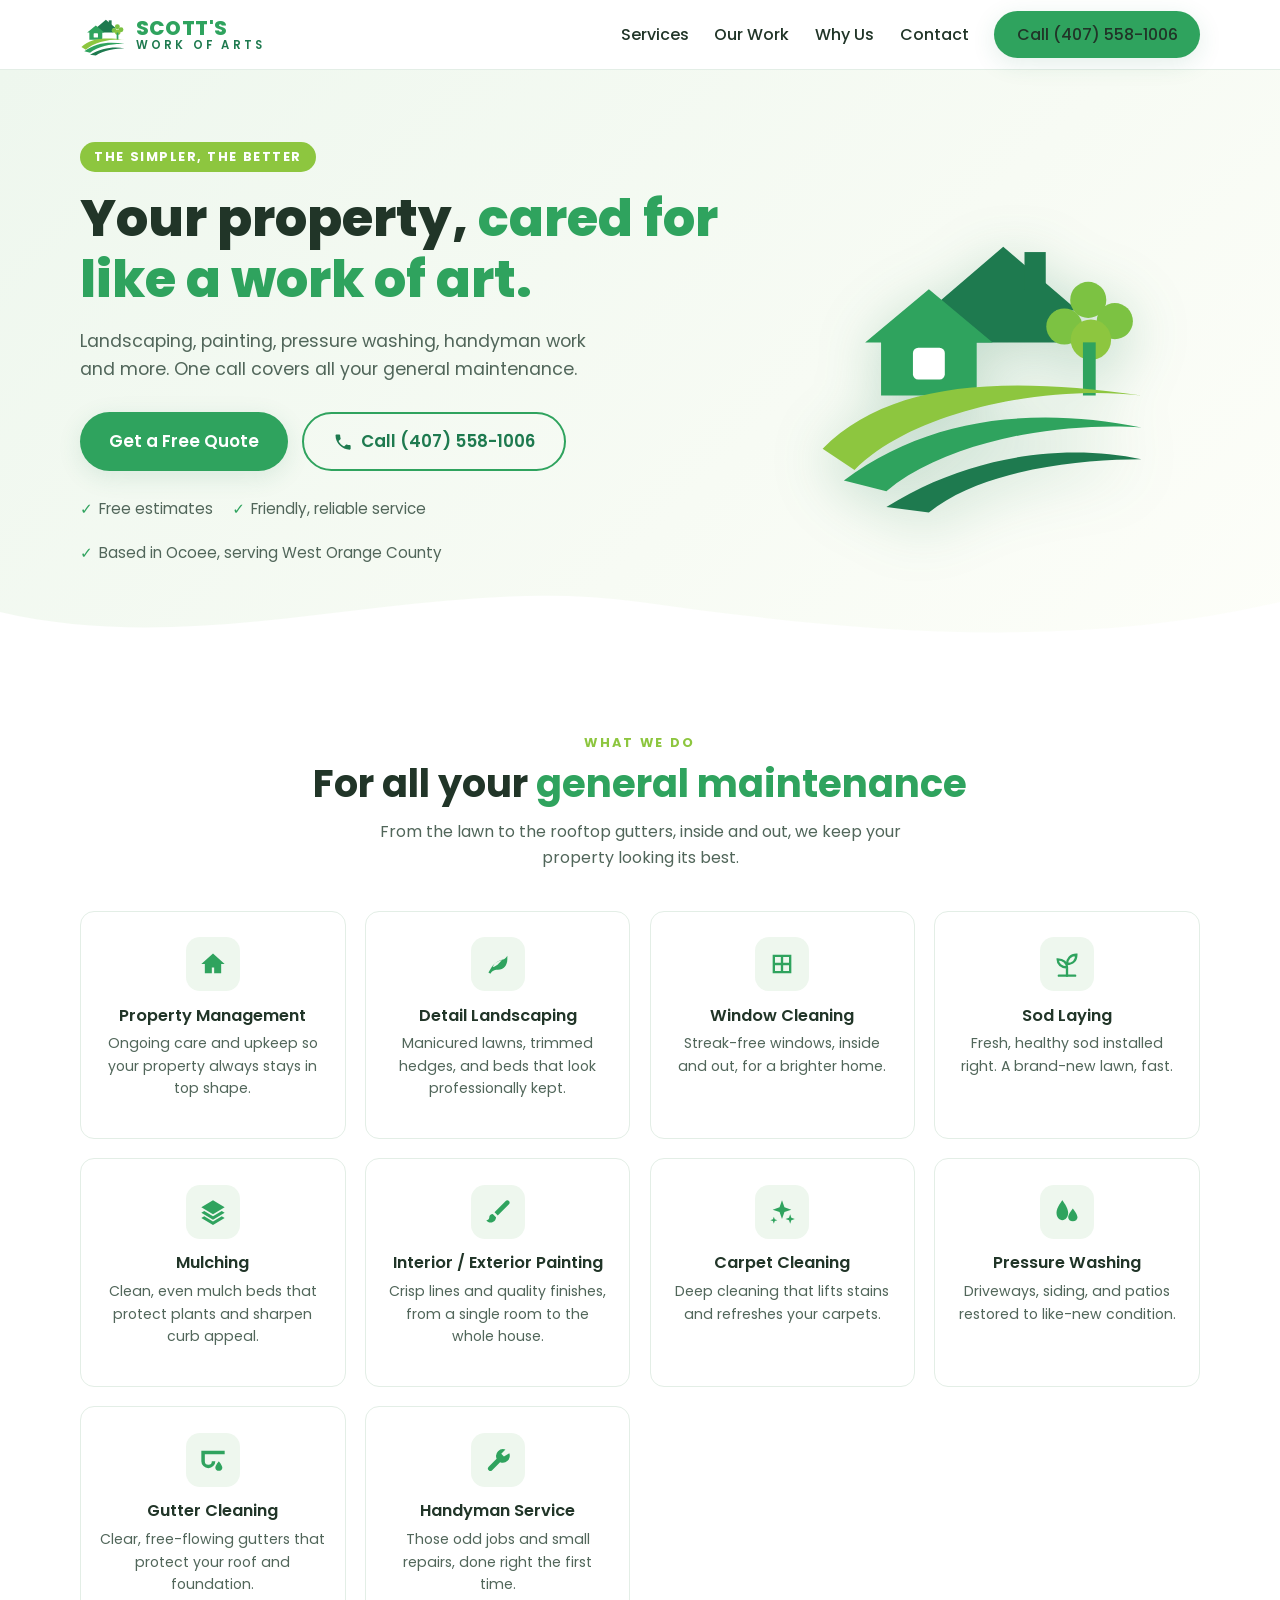
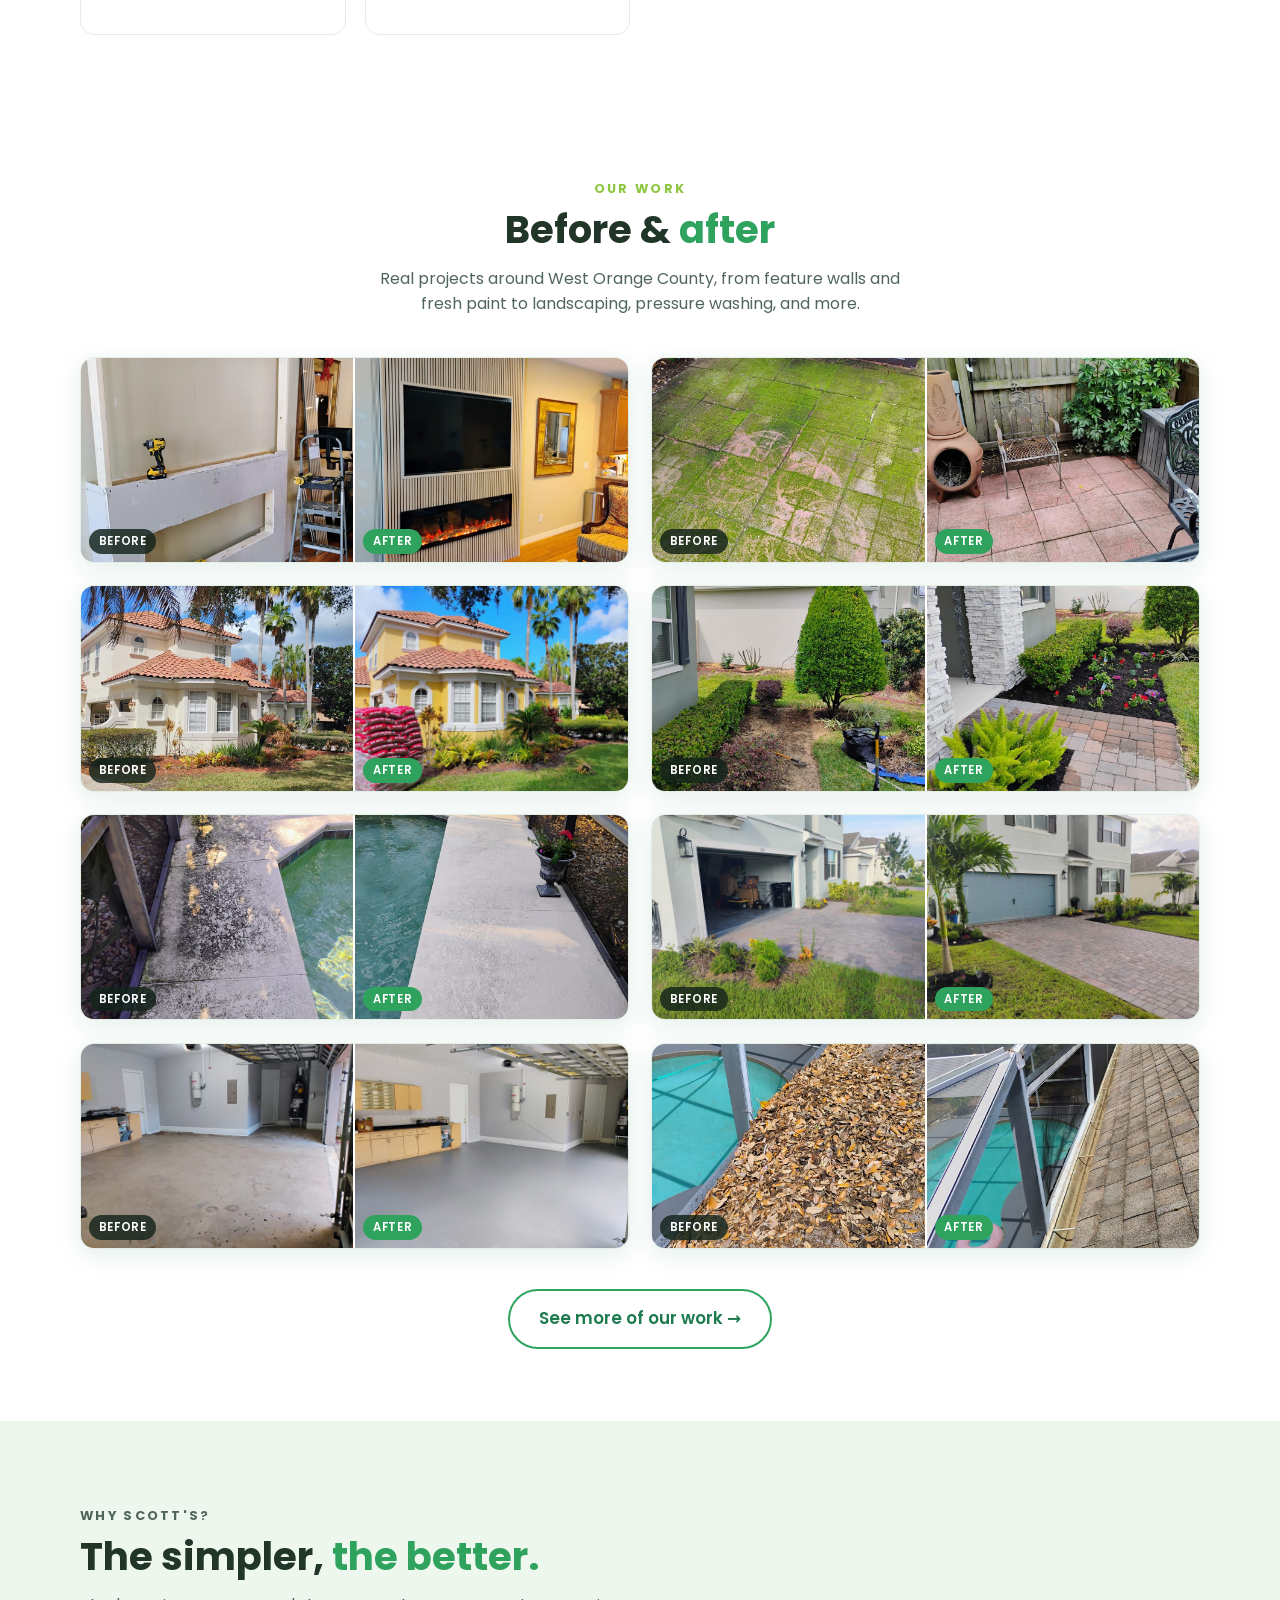
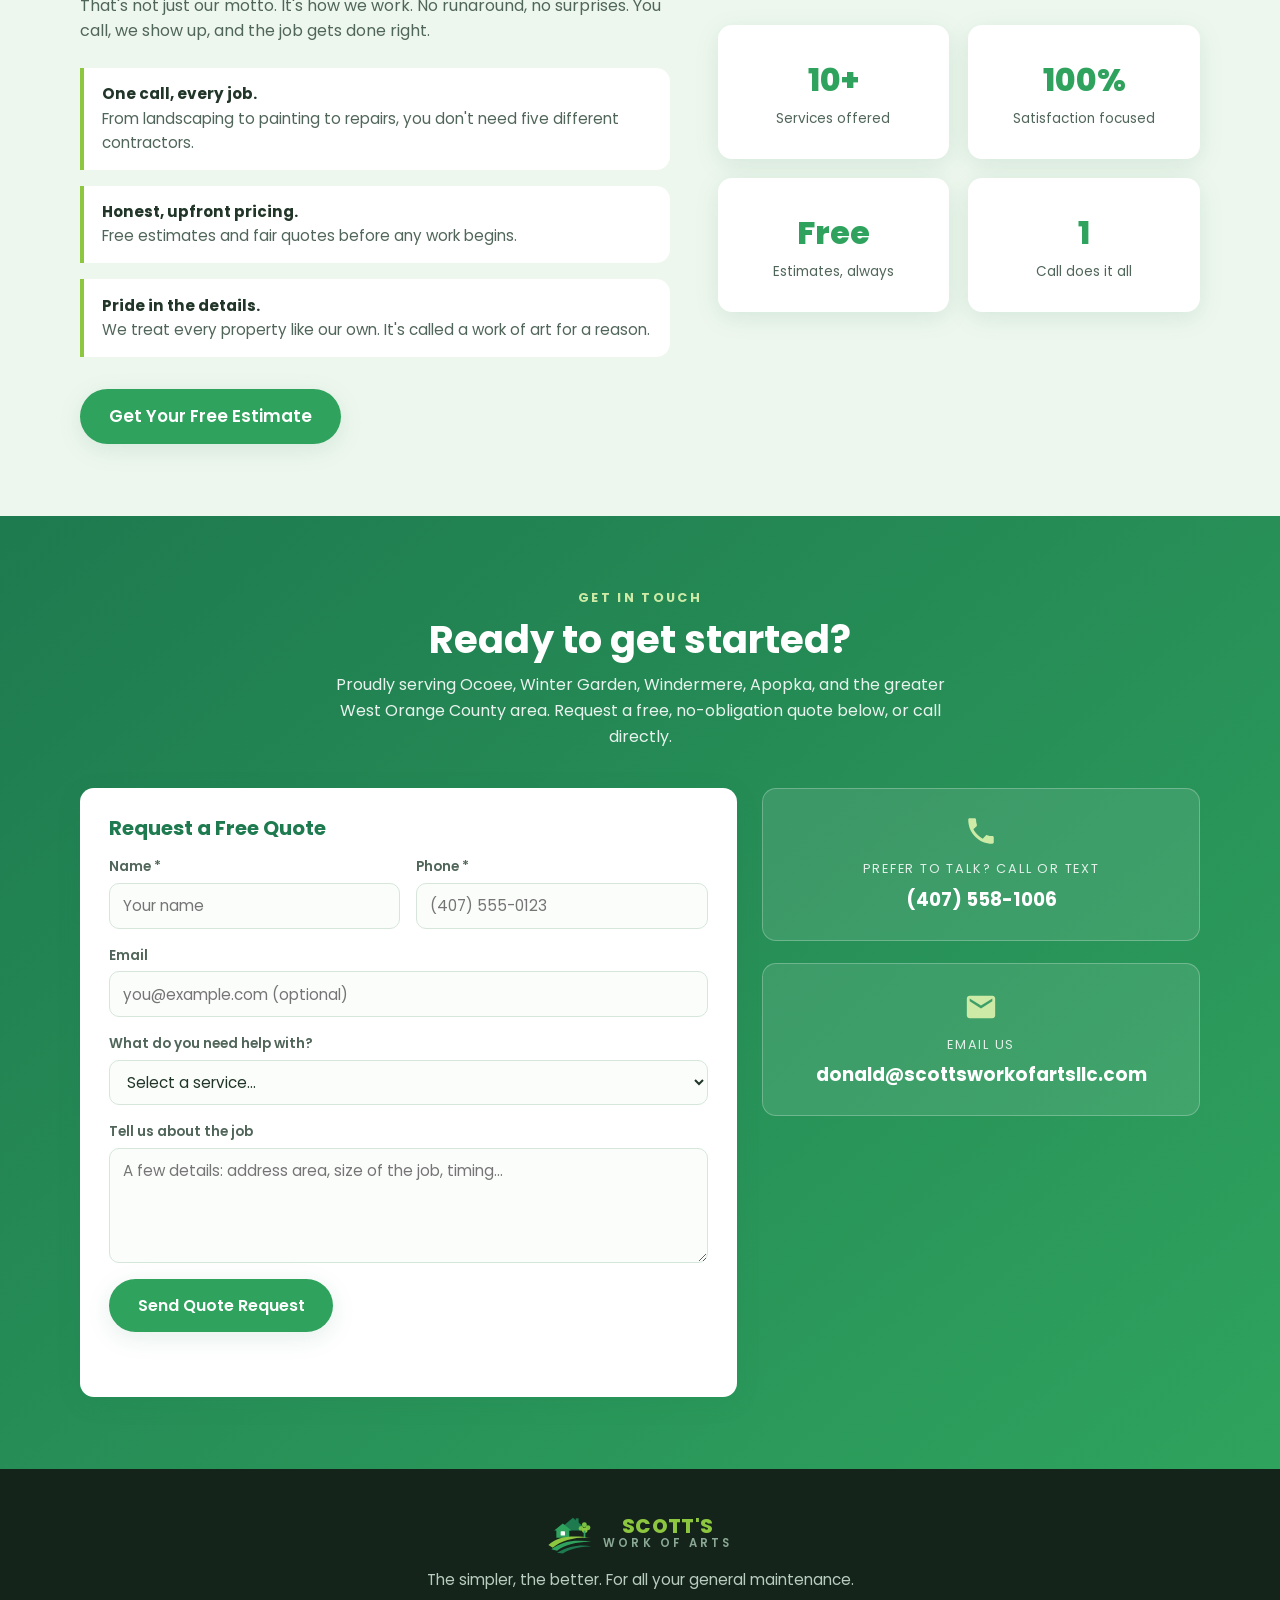
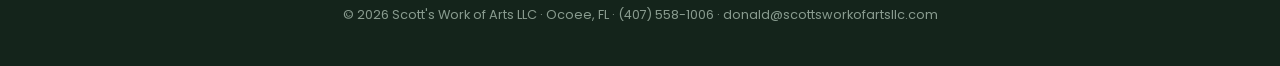
==== index.html @ 0115fc36 "Clean up URLs and remove lightbox photo captions Point the gallery's nav and CTA links at the site r" ====
<!DOCTYPE html>
<html lang="en">
<head>
  <meta charset="UTF-8">
  <meta name="viewport" content="width=device-width, initial-scale=1.0">
  <title>Scott's Work of Arts | Property Maintenance &amp; Landscaping in Ocoee, FL</title>
  <meta name="description" content="Scott's Work of Arts - landscaping, painting, pressure washing, handyman service and more in Ocoee, FL and West Orange County. Call (407) 558-1006 for a free quote.">
  <link rel="preconnect" href="https://fonts.googleapis.com">
  <link rel="preconnect" href="https://fonts.gstatic.com" crossorigin>
  <link href="https://fonts.googleapis.com/css2?family=Poppins:wght@400;500;600;700;800&display=swap" rel="stylesheet">
  <link rel="stylesheet" href="css/style.css">
  <link rel="icon" type="image/svg+xml" href="img/favicon.svg">
  <script type="application/ld+json">
  {
    "@context": "https://schema.org",
    "@type": "HomeAndConstructionBusiness",
    "name": "Scott's Work of Arts",
    "legalName": "Scott's Work of Arts LLC",
    "slogan": "The Simpler, the Better",
    "telephone": "+1-407-558-1006",
    "email": "donald@scottsworkofartsllc.com",
    "address": {
      "@type": "PostalAddress",
      "addressLocality": "Ocoee",
      "addressRegion": "FL",
      "addressCountry": "US"
    },
    "areaServed": ["Ocoee FL", "Winter Garden FL", "Windermere FL", "Apopka FL", "West Orange County FL"],
    "description": "General maintenance services: property management, detail landscaping, window cleaning, sod laying, mulching, interior/exterior painting, carpet cleaning, pressure washing, gutter cleaning, and handyman service."
  }
  </script>
</head>
<body>

  <!-- Logo mark + service icons (inline SVG sprite) -->
  <svg width="0" height="0" style="position:absolute" aria-hidden="true">
    <symbol id="logo-mark" viewBox="0 0 64 64">
      <path d="M22 24 L36 12 L50 24 L46 24 L46 30 L26 30 L26 24 Z" fill="#1e7a4f"/>
      <rect x="40" y="13" width="4" height="7" fill="#1e7a4f"/>
      <path d="M10 30 L22 20 L34 30 L31 30 L31 40 L13 40 L13 30 Z" fill="#2fa35e"/>
      <rect x="19" y="31" width="6" height="6" rx="1" fill="#ffffff"/>
      <circle cx="52" cy="22" r="3.4" fill="#7cc242"/>
      <circle cx="57" cy="26" r="3.4" fill="#7cc242"/>
      <circle cx="47.5" cy="27" r="3.4" fill="#7cc242"/>
      <circle cx="52.5" cy="29.5" r="3.8" fill="#8dc63f"/>
      <rect x="51" y="30" width="2.4" height="10" fill="#2fa35e"/>
      <path d="M2 50 C14 38 34 36 62 40 C46 38 20 42 8 54 Z" fill="#8dc63f"/>
      <path d="M6 56 C22 44 42 42 62 46 C48 45 26 48 14 58 Z" fill="#2fa35e"/>
      <path d="M14 61 C30 51 48 49 62 52 C50 52 32 54 22 62 Z" fill="#1e7a4f"/>
    </symbol>
    <symbol id="ic-home" viewBox="0 0 24 24"><path d="M12 3 2 12h3v8h6v-5h2v5h6v-8h3L12 3z"/></symbol>
    <symbol id="ic-leaf" viewBox="0 0 24 24"><path d="M17 8C8 10 5.9 16.2 3.8 19.3l1.7 1C6.5 18.8 8 17 12 17c5 0 8-4 8-9V5c-1 1.5-2 2.5-3 3zM7.5 14.5C9 11 12 9.5 15.5 8.5 13 11 11 14 7.5 14.5z"/></symbol>
    <symbol id="ic-window" viewBox="0 0 24 24"><path d="M4 4h16v16H4V4zm2 2v5h5V6H6zm7 0v5h5V6h-5zm-7 7v5h5v-5H6zm7 0v5h5v-5h-5z"/></symbol>
    <symbol id="ic-sprout" viewBox="0 0 24 24"><path d="M12 22v-7m0 0c0-4-3-7-8-7 0 4 3 7 8 7zm0-3c0-4 3-8 8-8 0 5-3 8-8 8z" fill="none" stroke="currentColor" stroke-width="2" stroke-linecap="round"/><path d="M5 22h14" stroke="currentColor" stroke-width="2" stroke-linecap="round"/></symbol>
    <symbol id="ic-layers" viewBox="0 0 24 24"><path d="M12 2 2 8l10 6 10-6-10-6zm-7.5 9.1L2 12.6l10 6 10-6-2.5-1.5L12 15.6l-7.5-4.5zm0 4.5L2 17.1l10 6 10-6-2.5-1.5-7.5 4.5-7.5-4.5z"/></symbol>
    <symbol id="ic-brush" viewBox="0 0 24 24"><path d="M18.6 2.6 9 12.2l2.8 2.8 9.6-9.6c.8-.8.8-2 0-2.8-.8-.8-2-.8-2.8 0zM7.5 13.7c-1.7 0-3 1.3-3 3 0 1.3-1.1 2.3-2.5 2.3.8 1.2 2.2 2 3.8 2 2.5 0 4.5-2 4.5-4.5l-2.8-2.8z"/></symbol>
    <symbol id="ic-sparkle" viewBox="0 0 24 24"><path d="M12 2l2.1 5.9L20 10l-5.9 2.1L12 18l-2.1-5.9L4 10l5.9-2.1L12 2zm7 12 1 3 3 1-3 1-1 3-1-3-3-1 3-1 1-3zM5 16l.8 2.2L8 19l-2.2.8L5 22l-.8-2.2L2 19l2.2-.8L5 16z"/></symbol>
    <symbol id="ic-droplets" viewBox="0 0 24 24"><path d="M8 2S3 8.5 3 12.5 5.2 19 8 19s5-2.5 5-6.5S8 2 8 2zm9 7s-4 4.7-4 7.5c0 2 1.8 3.5 4 3.5s4-1.5 4-3.5C21 13.7 17 9 17 9z"/></symbol>
    <symbol id="ic-gutter" viewBox="0 0 24 24"><path d="M2 4h20v3H5v6a3 3 0 0 0 6 0h3a6 6 0 0 1-12 0V4zm15 9s-3 3.5-3 5.6c0 1.5 1.3 2.7 3 2.7s3-1.2 3-2.7c0-2.1-3-5.6-3-5.6z"/></symbol>
    <symbol id="ic-wrench" viewBox="0 0 24 24"><path d="M21.7 6.3a6 6 0 0 1-7.9 7.6L7 20.7a2.1 2.1 0 0 1-3-3l6.8-6.8a6 6 0 0 1 7.6-7.9l-3.6 3.6 2.3 2.3 4.6-2.6z"/></symbol>
    <symbol id="ic-phone" viewBox="0 0 24 24"><path d="M6.6 10.8c1.4 2.8 3.8 5.1 6.6 6.6l2.2-2.2c.3-.3.7-.4 1-.2 1.1.4 2.3.6 3.6.6.6 0 1 .4 1 1V20c0 .6-.4 1-1 1C10.6 21 3 13.4 3 4c0-.6.4-1 1-1h3.5c.6 0 1 .4 1 1 0 1.2.2 2.4.6 3.6.1.3 0 .7-.2 1l-2.3 2.2z"/></symbol>
    <symbol id="ic-mail" viewBox="0 0 24 24"><path d="M20 4H4c-1.1 0-2 .9-2 2v12c0 1.1.9 2 2 2h16c1.1 0 2-.9 2-2V6c0-1.1-.9-2-2-2zm0 4-8 5-8-5V6l8 5 8-5v2z"/></symbol>
  </svg>

  <!-- ===== Header ===== -->
  <header class="site-header">
    <div class="container header-inner">
      <a href="#top" class="brand">
        <svg class="brand-mark" viewBox="0 0 64 64" aria-hidden="true"><use href="#logo-mark"></use></svg>
        <span class="brand-text">
          <span class="brand-name">SCOTT'S</span>
          <span class="brand-sub">WORK OF ARTS</span>
        </span>
      </a>
      <nav class="site-nav" id="site-nav">
        <a href="#services">Services</a>
        <a href="#work">Our Work</a>
        <a href="#why-us">Why Us</a>
        <a href="#contact">Contact</a>
        <a href="tel:+14075581006" class="btn btn-primary nav-cta">Call (407) 558-1006</a>
      </nav>
      <button class="nav-toggle" id="nav-toggle" aria-label="Toggle menu" aria-expanded="false">
        <span></span><span></span><span></span>
      </button>
    </div>
  </header>

  <!-- ===== Hero ===== -->
  <section class="hero">
    <div class="container hero-inner">
      <div class="hero-copy">
        <p class="hero-kicker">The Simpler, the Better</p>
        <h1>Your property, <span class="accent">cared for like a work of art.</span></h1>
        <p class="hero-lead">Landscaping, painting, pressure washing, handyman work and more. One call covers all your general maintenance.</p>
        <div class="hero-actions">
          <a href="#quote" class="btn btn-primary btn-lg">Get a Free Quote</a>
          <a href="tel:+14075581006" class="btn btn-outline btn-lg">
            <svg viewBox="0 0 24 24" class="icon" aria-hidden="true"><use href="#ic-phone"></use></svg>
            Call (407) 558-1006
          </a>
        </div>
        <ul class="hero-points">
          <li>Free estimates</li>
          <li>Friendly, reliable service</li>
          <li>Based in Ocoee, serving West Orange County</li>
        </ul>
      </div>
      <div class="hero-art" aria-hidden="true">
        <svg viewBox="0 0 64 64" class="hero-logo"><use href="#logo-mark"></use></svg>
      </div>
    </div>
    <div class="hero-wave" aria-hidden="true">
      <svg viewBox="0 0 1440 90" preserveAspectRatio="none"><path d="M0,40 C240,90 480,0 720,30 C960,60 1200,80 1440,30 L1440,90 L0,90 Z" fill="#ffffff"/></svg>
    </div>
  </section>

  <!-- ===== Services ===== -->
  <section class="services" id="services">
    <div class="container">
      <p class="section-kicker">What we do</p>
      <h2>For all your <span class="accent">general maintenance</span></h2>
      <p class="section-lead">From the lawn to the rooftop gutters, inside and out, we keep your property looking its best.</p>
      <div class="service-grid">
        <a class="service-card" href="#quote" data-service="Property Management">
          <div class="service-icon"><svg viewBox="0 0 24 24"><use href="#ic-home"></use></svg></div>
          <h3>Property Management</h3>
          <p>Ongoing care and upkeep so your property always stays in top shape.</p>
        </a>
        <a class="service-card" href="#quote" data-service="Detail Landscaping">
          <div class="service-icon"><svg viewBox="0 0 24 24"><use href="#ic-leaf"></use></svg></div>
          <h3>Detail Landscaping</h3>
          <p>Manicured lawns, trimmed hedges, and beds that look professionally kept.</p>
        </a>
        <a class="service-card" href="#quote" data-service="Window Cleaning">
          <div class="service-icon"><svg viewBox="0 0 24 24"><use href="#ic-window"></use></svg></div>
          <h3>Window Cleaning</h3>
          <p>Streak-free windows, inside and out, for a brighter home.</p>
        </a>
        <a class="service-card" href="#quote" data-service="Sod Laying">
          <div class="service-icon"><svg viewBox="0 0 24 24"><use href="#ic-sprout"></use></svg></div>
          <h3>Sod Laying</h3>
          <p>Fresh, healthy sod installed right. A brand-new lawn, fast.</p>
        </a>
        <a class="service-card" href="#quote" data-service="Mulching">
          <div class="service-icon"><svg viewBox="0 0 24 24"><use href="#ic-layers"></use></svg></div>
          <h3>Mulching</h3>
          <p>Clean, even mulch beds that protect plants and sharpen curb appeal.</p>
        </a>
        <a class="service-card" href="#quote" data-service="Interior/Exterior Painting">
          <div class="service-icon"><svg viewBox="0 0 24 24"><use href="#ic-brush"></use></svg></div>
          <h3>Interior / Exterior Painting</h3>
          <p>Crisp lines and quality finishes, from a single room to the whole house.</p>
        </a>
        <a class="service-card" href="#quote" data-service="Carpet Cleaning">
          <div class="service-icon"><svg viewBox="0 0 24 24"><use href="#ic-sparkle"></use></svg></div>
          <h3>Carpet Cleaning</h3>
          <p>Deep cleaning that lifts stains and refreshes your carpets.</p>
        </a>
        <a class="service-card" href="#quote" data-service="Pressure Washing">
          <div class="service-icon"><svg viewBox="0 0 24 24"><use href="#ic-droplets"></use></svg></div>
          <h3>Pressure Washing</h3>
          <p>Driveways, siding, and patios restored to like-new condition.</p>
        </a>
        <a class="service-card" href="#quote" data-service="Gutter Cleaning">
          <div class="service-icon"><svg viewBox="0 0 24 24"><use href="#ic-gutter"></use></svg></div>
          <h3>Gutter Cleaning</h3>
          <p>Clear, free-flowing gutters that protect your roof and foundation.</p>
        </a>
        <a class="service-card" href="#quote" data-service="Handyman Service">
          <div class="service-icon"><svg viewBox="0 0 24 24"><use href="#ic-wrench"></use></svg></div>
          <h3>Handyman Service</h3>
          <p>Those odd jobs and small repairs, done right the first time.</p>
        </a>
      </div>
    </div>
  </section>

  <!-- ===== Our Work ===== -->
  <section class="work" id="work">
    <div class="container">
      <p class="section-kicker">Our work</p>
      <h2>Before &amp; <span class="accent">after</span></h2>
      <p class="section-lead">Real projects around West Orange County, from feature walls and fresh paint to landscaping, pressure washing, and more.</p>

      <div class="ba-grid">
        <figure class="ba-card">
          <div class="ba-pair">
            <span class="ba-img" role="button" tabindex="0" data-full="img/gallery/ba-accent-before.jpg" data-cap="Living room wall framed out before the slat feature wall"><img loading="lazy" src="img/gallery/ba-accent-before.jpg" alt="Living room wall framed out in drywall before the slat feature wall was built"><span class="ba-tag">Before</span></span>
            <span class="ba-img" role="button" tabindex="0" data-full="img/gallery/ba-accent-after.jpg" data-cap="Finished wood slat feature wall with a mounted TV and electric fireplace"><img loading="lazy" src="img/gallery/ba-accent-after.jpg" alt="Finished wood slat feature wall with a mounted TV and built-in electric fireplace"><span class="ba-tag ba-after">After</span></span>
          </div>
        </figure>
        <figure class="ba-card">
          <div class="ba-pair">
            <span class="ba-img" role="button" tabindex="0" data-full="img/gallery/ba-deck-before.jpg" data-cap="Paver patio covered in green moss before cleaning"><img loading="lazy" src="img/gallery/ba-deck-before.jpg" alt="Backyard paver patio stained green with moss before cleaning"><span class="ba-tag">Before</span></span>
            <span class="ba-img" role="button" tabindex="0" data-full="img/gallery/ba-deck-after.jpg" data-cap="The same patio pressure-washed clean and ready to use"><img loading="lazy" src="img/gallery/ba-deck-after.jpg" alt="The same paver patio pressure-washed clean, with patio furniture"><span class="ba-tag ba-after">After</span></span>
          </div>
        </figure>
        <figure class="ba-card">
          <div class="ba-pair">
            <span class="ba-img" role="button" tabindex="0" data-full="img/gallery/ba-house-before.jpg" data-cap="Cream stucco house before repainting"><img loading="lazy" src="img/gallery/ba-house-before.jpg" alt="Cream-colored stucco house before repainting"><span class="ba-tag">Before</span></span>
            <span class="ba-img" role="button" tabindex="0" data-full="img/gallery/ba-house-after.jpg" data-cap="The same house repainted bright yellow with fresh landscaping"><img loading="lazy" src="img/gallery/ba-house-after.jpg" alt="The same house repainted bright yellow with fresh landscaping"><span class="ba-tag ba-after">After</span></span>
          </div>
        </figure>
        <figure class="ba-card">
          <div class="ba-pair">
            <span class="ba-img" role="button" tabindex="0" data-full="img/gallery/ba-garden-before.jpg" data-cap="Sparse garden bed before landscaping"><img loading="lazy" src="img/gallery/ba-garden-before.jpg" alt="Sparse garden bed along a paver path before landscaping"><span class="ba-tag">Before</span></span>
            <span class="ba-img" role="button" tabindex="0" data-full="img/gallery/ba-garden-after.jpg" data-cap="The same bed filled with fresh plants and mulch"><img loading="lazy" src="img/gallery/ba-garden-after.jpg" alt="The same bed filled with fresh plants and mulch"><span class="ba-tag ba-after">After</span></span>
          </div>
        </figure>
        <figure class="ba-card">
          <div class="ba-pair">
            <span class="ba-img" role="button" tabindex="0" data-full="img/gallery/ba-pool-before.jpg" data-cap="Pool deck stained dark with mildew"><img loading="lazy" src="img/gallery/ba-pool-before.jpg" alt="Pool deck stained dark with mildew before pressure washing"><span class="ba-tag">Before</span></span>
            <span class="ba-img" role="button" tabindex="0" data-full="img/gallery/ba-pool-after.jpg" data-cap="The same pool deck pressure-washed clean"><img loading="lazy" src="img/gallery/ba-pool-after.jpg" alt="The same pool deck pressure-washed clean"><span class="ba-tag ba-after">After</span></span>
          </div>
        </figure>
        <figure class="ba-card">
          <div class="ba-pair">
            <span class="ba-img" role="button" tabindex="0" data-full="img/gallery/ba-garden3-before.jpg" data-cap="Overgrown, weedy beds before landscaping"><img loading="lazy" src="img/gallery/ba-garden3-before.jpg" alt="Overgrown, weedy island bed in front of an open garage"><span class="ba-tag">Before</span></span>
            <span class="ba-img" role="button" tabindex="0" data-full="img/gallery/ba-garden3-after.jpg" data-cap="Fresh beds, mulch and a new palm after landscaping"><img loading="lazy" src="img/gallery/ba-garden3-after.jpg" alt="The same island bed with fresh plants, mulch and a new palm"><span class="ba-tag ba-after">After</span></span>
          </div>
        </figure>
        <figure class="ba-card">
          <div class="ba-pair">
            <span class="ba-img" role="button" tabindex="0" data-full="img/gallery/ba-garage-before.jpg" data-cap="Garage with a bare, stained concrete floor"><img loading="lazy" src="img/gallery/ba-garage-before.jpg" alt="Garage with a bare, stained concrete floor before coating"><span class="ba-tag">Before</span></span>
            <span class="ba-img" role="button" tabindex="0" data-full="img/gallery/ba-garage-after.jpg" data-cap="The same garage with a smooth gray epoxy floor"><img loading="lazy" src="img/gallery/ba-garage-after.jpg" alt="The same garage with a smooth gray epoxy floor"><span class="ba-tag ba-after">After</span></span>
          </div>
        </figure>
        <figure class="ba-card">
          <div class="ba-pair">
            <span class="ba-img" role="button" tabindex="0" data-full="img/gallery/ba-roof-before.jpg" data-cap="Roof gutter packed with leaves before cleaning"><img loading="lazy" src="img/gallery/ba-roof-before.jpg" alt="Roof gutter packed with leaves above a pool enclosure"><span class="ba-tag">Before</span></span>
            <span class="ba-img" role="button" tabindex="0" data-full="img/gallery/ba-roof-after.jpg" data-cap="The same gutter cleared out along the roofline"><img loading="lazy" src="img/gallery/ba-roof-after.jpg" alt="The same gutter cleared out along the roofline"><span class="ba-tag ba-after">After</span></span>
          </div>
        </figure>
      </div>

      <div class="work-more">
        <a href="/our-work" class="btn btn-outline btn-lg">See more of our work &rarr;</a>
      </div>
    </div>
  </section>

  <!-- Lightbox -->
  <div class="lightbox" id="lightbox" aria-hidden="true">
    <button class="lb-close" id="lb-close" type="button" aria-label="Close">&times;</button>
    <button class="lb-nav lb-prev" id="lb-prev" type="button" aria-label="Previous">&#8249;</button>
    <button class="lb-nav lb-next" id="lb-next" type="button" aria-label="Next">&#8250;</button>
    <div class="lb-stage" id="lb-stage"></div>
  </div>

  <!-- ===== Why Us ===== -->
  <section class="why-us" id="why-us">
    <div class="container why-inner">
      <div class="why-copy">
        <p class="section-kicker">Why Scott's?</p>
        <h2>The simpler, <span class="accent">the better.</span></h2>
        <p>That's not just our motto. It's how we work. No runaround, no surprises. You call, we show up, and the job gets done right.</p>
        <ul class="why-list">
          <li>
            <strong>One call, every job.</strong>
            From landscaping to painting to repairs, you don't need five different contractors.
          </li>
          <li>
            <strong>Honest, upfront pricing.</strong>
            Free estimates and fair quotes before any work begins.
          </li>
          <li>
            <strong>Pride in the details.</strong>
            We treat every property like our own. It's called a work of art for a reason.
          </li>
        </ul>
        <a href="#quote" class="btn btn-primary btn-lg">Get Your Free Estimate</a>
      </div>
      <div class="why-stats">
        <div class="stat-card">
          <span class="stat-number">10+</span>
          <span class="stat-label">Services offered</span>
        </div>
        <div class="stat-card">
          <span class="stat-number">100%</span>
          <span class="stat-label">Satisfaction focused</span>
        </div>
        <div class="stat-card">
          <span class="stat-number">Free</span>
          <span class="stat-label">Estimates, always</span>
        </div>
        <div class="stat-card">
          <span class="stat-number">1</span>
          <span class="stat-label">Call does it all</span>
        </div>
      </div>
    </div>
  </section>

  <!-- ===== Contact ===== -->
  <section class="contact" id="contact">
    <div class="container contact-inner">
      <p class="section-kicker light">Get in touch</p>
      <h2>Ready to get started?</h2>
      <p class="contact-lead">Proudly serving Ocoee, Winter Garden, Windermere, Apopka, and the greater West Orange County area. Request a free, no-obligation quote below, or call directly.</p>
      <div class="contact-grid">
        <form class="quote-form" id="quote-form" novalidate>
          <h3 id="quote">Request a Free Quote</h3>
          <input type="text" name="_honey" class="hp-field" tabindex="-1" autocomplete="off" aria-hidden="true">
          <div class="form-row">
            <label>
              Name *
              <input type="text" name="name" required autocomplete="name" placeholder="Your name">
            </label>
            <label>
              Phone *
              <input type="tel" name="phone" required autocomplete="tel" placeholder="(407) 555-0123">
            </label>
          </div>
          <label>
            Email
            <input type="email" name="email" autocomplete="email" placeholder="you@example.com (optional)">
          </label>
          <label>
            What do you need help with?
            <select name="service">
              <option value="" selected>Select a service...</option>
              <option>Property Management</option>
              <option>Detail Landscaping</option>
              <option>Window Cleaning</option>
              <option>Sod Laying</option>
              <option>Mulching</option>
              <option>Interior/Exterior Painting</option>
              <option>Carpet Cleaning</option>
              <option>Pressure Washing</option>
              <option>Gutter Cleaning</option>
              <option>Handyman Service</option>
              <option>Something else / multiple jobs</option>
            </select>
          </label>
          <label>
            Tell us about the job
            <textarea name="message" rows="4" placeholder="A few details: address area, size of the job, timing..."></textarea>
          </label>
          <button type="submit" class="btn btn-primary btn-lg form-submit">Send Quote Request</button>
          <p class="form-status" id="form-status" role="status"></p>
        </form>
        <div class="contact-cards">
          <a href="tel:+14075581006" class="contact-card">
            <svg viewBox="0 0 24 24" class="icon-lg" aria-hidden="true"><use href="#ic-phone"></use></svg>
            <span class="contact-label">Prefer to talk? Call or text</span>
            <span class="contact-value">(407) 558-1006</span>
          </a>
          <a href="mailto:donald@scottsworkofartsllc.com" class="contact-card">
            <svg viewBox="0 0 24 24" class="icon-lg" aria-hidden="true"><use href="#ic-mail"></use></svg>
            <span class="contact-label">Email us</span>
            <span class="contact-value">donald@scottsworkofartsllc.com</span>
          </a>
        </div>
      </div>
    </div>
  </section>

  <!-- ===== Footer ===== -->
  <footer class="site-footer">
    <div class="container footer-inner">
      <a href="#top" class="brand brand-footer">
        <svg class="brand-mark" viewBox="0 0 64 64" aria-hidden="true"><use href="#logo-mark"></use></svg>
        <span class="brand-text">
          <span class="brand-name">SCOTT'S</span>
          <span class="brand-sub">WORK OF ARTS</span>
        </span>
      </a>
      <p class="footer-tagline">The simpler, the better. For all your general maintenance.</p>
      <p class="footer-meta">&copy; <span id="year"></span> Scott's Work of Arts LLC &middot; Ocoee, FL &middot; (407) 558-1006 &middot; donald@scottsworkofartsllc.com</p>
    </div>
  </footer>

  <script src="js/main.js"></script>
</body>
</html>
---- css/style.css ----
/* ===== Scott's Work of Arts ===== */
:root {
  --green-dark: #1e7a4f;
  --green: #2fa35e;
  --green-light: #8dc63f;
  --green-pale: #eef7ee;
  --ink: #213528;
  --ink-soft: #51665a;
  --white: #ffffff;
  --radius: 14px;
  --shadow: 0 6px 24px rgba(30, 122, 79, 0.12);
  --font: 'Poppins', system-ui, -apple-system, 'Segoe UI', sans-serif;
}

* { margin: 0; padding: 0; box-sizing: border-box; }

html { scroll-behavior: smooth; }

body {
  font-family: var(--font);
  color: var(--ink);
  line-height: 1.6;
  background: var(--white);
}

.container {
  width: min(1120px, 92%);
  margin-inline: auto;
}

h1, h2, h3 { line-height: 1.2; }

.accent { color: var(--green); }

.section-kicker {
  text-transform: uppercase;
  letter-spacing: 0.18em;
  font-size: 0.8rem;
  font-weight: 700;
  color: var(--green-light);
  margin-bottom: 0.5rem;
}

.section-lead {
  color: var(--ink-soft);
  max-width: 560px;
  margin: 0.75rem auto 0;
}

/* ===== Buttons ===== */
.btn {
  display: inline-flex;
  align-items: center;
  gap: 0.5rem;
  font-family: var(--font);
  font-weight: 600;
  text-decoration: none;
  border-radius: 999px;
  padding: 0.65rem 1.4rem;
  transition: transform 0.15s ease, box-shadow 0.15s ease, background 0.15s ease;
}

.btn:hover { transform: translateY(-2px); }

.btn-primary {
  background: var(--green);
  color: var(--white);
  box-shadow: var(--shadow);
}
.btn-primary:hover { background: var(--green-dark); }

.btn-outline {
  border: 2px solid var(--green);
  color: var(--green-dark);
}
.btn-outline:hover { background: var(--green-pale); }

.btn-lg { padding: 0.9rem 1.8rem; font-size: 1.05rem; }

.icon { width: 1.2em; height: 1.2em; fill: currentColor; }

/* ===== Header ===== */
.site-header {
  position: sticky;
  top: 0;
  z-index: 50;
  background: rgba(255, 255, 255, 0.95);
  backdrop-filter: blur(8px);
  border-bottom: 1px solid #e3eee6;
}

.header-inner {
  display: flex;
  align-items: center;
  justify-content: space-between;
  padding-block: 0.7rem;
}

.brand {
  display: flex;
  align-items: center;
  gap: 0.6rem;
  text-decoration: none;
}

.brand-mark { width: 46px; height: 46px; }

.brand-text { display: flex; flex-direction: column; line-height: 1.05; }

.brand-name {
  font-weight: 800;
  font-size: 1.25rem;
  letter-spacing: 0.02em;
  color: var(--green);
}

.brand-sub {
  font-weight: 600;
  font-size: 0.72rem;
  letter-spacing: 0.28em;
  color: var(--green-dark);
}

.site-nav {
  display: flex;
  align-items: center;
  gap: 1.6rem;
}

.site-nav a {
  text-decoration: none;
  color: var(--ink);
  font-weight: 500;
}

.site-nav a:not(.btn):hover { color: var(--green); }

.nav-toggle {
  display: none;
  flex-direction: column;
  gap: 5px;
  background: none;
  border: 0;
  cursor: pointer;
  padding: 6px;
}

.nav-toggle span {
  width: 26px;
  height: 3px;
  border-radius: 2px;
  background: var(--green-dark);
}

/* ===== Hero ===== */
.hero {
  position: relative;
  background: linear-gradient(135deg, var(--green-pale) 0%, #f7fbf4 60%, #fdfef9 100%);
  padding: 4.5rem 0 6rem;
  overflow: hidden;
}

.hero-inner {
  display: grid;
  grid-template-columns: 1.2fr 0.8fr;
  align-items: center;
  gap: 2rem;
}

.hero-kicker {
  display: inline-block;
  background: var(--green-light);
  color: var(--white);
  font-weight: 700;
  font-size: 0.8rem;
  letter-spacing: 0.12em;
  text-transform: uppercase;
  padding: 0.3rem 0.9rem;
  border-radius: 999px;
  margin-bottom: 1rem;
}

.hero h1 {
  font-size: clamp(2rem, 4.5vw, 3.2rem);
  font-weight: 800;
}

.hero-lead {
  margin-top: 1rem;
  font-size: 1.1rem;
  color: var(--ink-soft);
  max-width: 520px;
}

.hero-actions {
  display: flex;
  flex-wrap: wrap;
  gap: 0.9rem;
  margin-top: 1.8rem;
}

.hero-points {
  display: flex;
  flex-wrap: wrap;
  gap: 1.2rem;
  list-style: none;
  margin-top: 1.6rem;
  color: var(--ink-soft);
  font-size: 0.95rem;
}

.hero-points li::before {
  content: '✓';
  color: var(--green);
  font-weight: 700;
  margin-right: 0.4rem;
}

.hero-art { display: flex; justify-content: center; }

.hero-logo {
  width: min(340px, 80%);
  filter: drop-shadow(0 12px 28px rgba(30, 122, 79, 0.25));
}

.hero-wave {
  position: absolute;
  inset-inline: 0;
  bottom: -1px;
  line-height: 0;
}

.hero-wave svg { width: 100%; height: 90px; display: block; }

/* ===== Services ===== */
.services {
  padding: 4.5rem 0;
  text-align: center;
}

.services h2, .why-us h2, .contact h2 {
  font-size: clamp(1.7rem, 3.5vw, 2.4rem);
  font-weight: 700;
}

.service-grid {
  display: grid;
  grid-template-columns: repeat(auto-fit, minmax(210px, 1fr));
  gap: 1.2rem;
  margin-top: 2.5rem;
}

.service-card {
  display: block;
  text-decoration: none;
  color: inherit;
  background: var(--white);
  border: 1px solid #e3eee6;
  border-radius: var(--radius);
  padding: 1.6rem 1.2rem 2.4rem;
  text-align: center;
  position: relative;
  transition: transform 0.18s ease, box-shadow 0.18s ease, border-color 0.18s ease;
}

.service-card::after {
  content: 'Get a quote \2192';
  position: absolute;
  left: 0;
  right: 0;
  bottom: 0.8rem;
  font-size: 0.78rem;
  font-weight: 600;
  color: var(--green);
  opacity: 0;
  transition: opacity 0.18s ease;
}

.service-card:hover::after,
.service-card:focus-visible::after {
  opacity: 1;
}

/* on touch screens there's no hover — always show the hint */
@media (hover: none) {
  .service-card::after { opacity: 1; }
}

.service-card:hover {
  transform: translateY(-4px);
  box-shadow: var(--shadow);
  border-color: var(--green-light);
}

.service-icon {
  width: 54px;
  height: 54px;
  margin: 0 auto 0.9rem;
  border-radius: 14px;
  background: var(--green-pale);
  display: flex;
  align-items: center;
  justify-content: center;
}

.service-icon svg {
  width: 28px;
  height: 28px;
  fill: var(--green);
  color: var(--green);
}

.service-card h3 { font-size: 1.02rem; font-weight: 600; }

.service-card p {
  margin-top: 0.45rem;
  font-size: 0.88rem;
  color: var(--ink-soft);
}

/* ===== Our Work ===== */
.work {
  padding: 4.5rem 0;
  text-align: center;
}

.work h2 {
  font-size: clamp(1.7rem, 3.5vw, 2.4rem);
  font-weight: 700;
}

.work-page { padding-top: 5.5rem; }

.work-back {
  margin-top: 0.4rem;
  font-weight: 600;
}

.work-back a {
  color: var(--green-dark);
  text-decoration: none;
}

.work-back a:hover { text-decoration: underline; }

.work-more { margin-top: 2.5rem; }

/* Before / After */
.ba-grid {
  display: grid;
  grid-template-columns: 1fr 1fr;
  gap: 1.4rem;
  margin-top: 2.5rem;
}

.ba-card {
  background: var(--white);
  border: 1px solid #e3eee6;
  border-radius: var(--radius);
  overflow: hidden;
  box-shadow: var(--shadow);
}

.ba-pair { display: grid; grid-template-columns: 1fr 1fr; gap: 2px; }

.ba-img {
  position: relative;
  display: block;
  overflow: hidden;
  cursor: pointer;
}

.ba-img img {
  display: block;
  width: 100%;
  height: 100%;
  aspect-ratio: 4 / 3;
  object-fit: cover;
  transition: transform 0.3s ease;
}

.ba-img:hover img,
.ba-img:focus-visible img { transform: scale(1.05); }

.ba-img:focus-visible { outline: 3px solid var(--green); outline-offset: -3px; }

.ba-tag {
  position: absolute;
  bottom: 8px;
  left: 8px;
  background: rgba(20, 36, 27, 0.82);
  color: #fff;
  font-size: 0.72rem;
  font-weight: 600;
  letter-spacing: 0.06em;
  text-transform: uppercase;
  padding: 0.2rem 0.6rem;
  border-radius: 999px;
}

.ba-tag.ba-after { background: var(--green); }

/* Gallery grid */
.gallery {
  display: grid;
  grid-template-columns: repeat(auto-fill, minmax(240px, 1fr));
  gap: 1rem;
  margin-top: 1.6rem;
}

.gal-item {
  position: relative;
  padding: 0;
  border: 0;
  cursor: pointer;
  border-radius: var(--radius);
  overflow: hidden;
  background: var(--green-pale);
  aspect-ratio: 1 / 1;
}

.gal-item img {
  display: block;
  width: 100%;
  height: 100%;
  object-fit: cover;
  transition: transform 0.3s ease;
}

.gal-item:hover img,
.gal-item:focus-visible img { transform: scale(1.06); }

.gal-item:focus-visible { outline: 3px solid var(--green); outline-offset: 2px; }

.play-badge {
  position: absolute;
  inset: 0;
  display: flex;
  align-items: center;
  justify-content: center;
  background: rgba(20, 36, 27, 0.28);
}

.play-badge svg {
  width: 54px;
  height: 54px;
  fill: #fff;
  background: rgba(47, 163, 94, 0.9);
  border-radius: 50%;
  padding: 12px;
  box-shadow: 0 4px 14px rgba(0, 0, 0, 0.3);
}

/* Lightbox */
.lightbox {
  position: fixed;
  inset: 0;
  z-index: 200;
  display: none;
  align-items: center;
  justify-content: center;
  background: rgba(12, 22, 16, 0.92);
  padding: 3.5rem 1rem 4rem;
}

.lightbox.open { display: flex; }

.lb-stage {
  max-width: min(92vw, 1100px);
  max-height: 82vh;
  display: flex;
  align-items: center;
  justify-content: center;
}

.lb-stage img,
.lb-stage video {
  max-width: 100%;
  max-height: 82vh;
  border-radius: 8px;
  box-shadow: 0 10px 40px rgba(0, 0, 0, 0.5);
}

.lb-cap {
  position: absolute;
  bottom: 1.1rem;
  left: 0;
  right: 0;
  text-align: center;
  color: #e9f3ec;
  font-size: 0.92rem;
  padding: 0 1rem;
}

.lb-close, .lb-nav {
  position: absolute;
  background: rgba(255, 255, 255, 0.12);
  color: #fff;
  border: 0;
  cursor: pointer;
  border-radius: 50%;
  width: 46px;
  height: 46px;
  font-size: 1.6rem;
  line-height: 1;
  display: flex;
  align-items: center;
  justify-content: center;
  transition: background 0.15s ease;
}

.lb-close:hover, .lb-nav:hover { background: rgba(255, 255, 255, 0.28); }

.lb-close { top: 1rem; right: 1rem; }
.lb-prev { left: 1rem; top: 50%; transform: translateY(-50%); }
.lb-next { right: 1rem; top: 50%; transform: translateY(-50%); }

/* ===== Why Us ===== */
.why-us {
  background: var(--green-pale);
  padding: 4.5rem 0;
}

.why-inner {
  display: grid;
  grid-template-columns: 1.1fr 0.9fr;
  gap: 3rem;
  align-items: center;
}

.why-copy > p { color: var(--ink-soft); margin-top: 0.8rem; }

.why-list {
  list-style: none;
  margin: 1.5rem 0 2rem;
  display: grid;
  gap: 1rem;
}

.why-list li {
  background: var(--white);
  border-left: 4px solid var(--green-light);
  border-radius: 0 var(--radius) var(--radius) 0;
  padding: 0.9rem 1.1rem;
  color: var(--ink-soft);
  font-size: 0.95rem;
}

.why-list strong {
  display: block;
  color: var(--ink);
}

.why-stats {
  display: grid;
  grid-template-columns: 1fr 1fr;
  gap: 1.2rem;
}

.stat-card {
  background: var(--white);
  border-radius: var(--radius);
  box-shadow: var(--shadow);
  padding: 1.8rem 1rem;
  text-align: center;
  display: flex;
  flex-direction: column;
  gap: 0.2rem;
}

.stat-number {
  font-size: 2rem;
  font-weight: 800;
  color: var(--green);
}

.stat-label {
  font-size: 0.85rem;
  color: var(--ink-soft);
}

/* ===== Contact ===== */
.contact {
  background: linear-gradient(140deg, var(--green-dark), var(--green));
  color: var(--white);
  padding: 4.5rem 0;
  text-align: center;
}

.section-kicker.light { color: #cdeaa6; }

.contact-lead { margin-top: 0.6rem; opacity: 0.9; max-width: 640px; margin-inline: auto; }

.contact-grid {
  display: grid;
  grid-template-columns: 1.2fr 0.8fr;
  gap: 1.6rem;
  margin-top: 2.4rem;
  text-align: left;
  align-items: start;
}

/* --- Quote form --- */
.quote-form {
  background: var(--white);
  border-radius: var(--radius);
  box-shadow: var(--shadow);
  padding: 1.8rem;
  color: var(--ink);
  display: grid;
  gap: 1rem;
}

.quote-form h3 {
  font-size: 1.25rem;
  font-weight: 700;
  color: var(--green-dark);
}

.quote-form label {
  display: grid;
  gap: 0.3rem;
  font-size: 0.85rem;
  font-weight: 600;
  color: var(--ink-soft);
}

.form-row {
  display: grid;
  grid-template-columns: 1fr 1fr;
  gap: 1rem;
}

.quote-form input,
.quote-form select,
.quote-form textarea {
  font-family: var(--font);
  font-size: 0.95rem;
  color: var(--ink);
  border: 1.5px solid #d6e6da;
  border-radius: 10px;
  padding: 0.65rem 0.8rem;
  background: #fbfdfb;
  width: 100%;
  transition: border-color 0.15s ease;
}

.quote-form input:focus,
.quote-form select:focus,
.quote-form textarea:focus {
  outline: none;
  border-color: var(--green);
}

.quote-form input.invalid { border-color: #d65a45; }

.quote-form textarea { resize: vertical; }

.hp-field { position: absolute; left: -9999px; height: 0; width: 0; opacity: 0; }

.form-submit {
  justify-self: start;
  border: 0;
  cursor: pointer;
  font-size: 1rem;
}

.form-submit:disabled { opacity: 0.6; cursor: wait; transform: none; }

.form-status { font-size: 0.9rem; font-weight: 600; min-height: 1.4em; margin: 0; }
.form-status.ok { color: var(--green-dark); }
.form-status.err { color: #d65a45; }

.contact-cards {
  display: flex;
  flex-direction: column;
  gap: 1.4rem;
}

.contact-card {
  background: rgba(255, 255, 255, 0.1);
  border: 1px solid rgba(255, 255, 255, 0.25);
  border-radius: var(--radius);
  padding: 1.6rem 1.4rem;
  text-decoration: none;
  color: var(--white);
  display: flex;
  flex-direction: column;
  align-items: center;
  gap: 0.3rem;
  transition: background 0.18s ease, transform 0.18s ease;
}

.contact-card:hover {
  background: rgba(255, 255, 255, 0.2);
  transform: translateY(-3px);
}

.icon-lg { width: 34px; height: 34px; fill: #cdeaa6; margin-bottom: 0.4rem; }

.contact-label {
  font-size: 0.8rem;
  text-transform: uppercase;
  letter-spacing: 0.14em;
  opacity: 0.85;
}

.contact-value { font-size: clamp(0.9rem, 4vw, 1.15rem); font-weight: 700; overflow-wrap: anywhere; }

/* ===== Footer ===== */
.site-footer {
  background: #14241b;
  color: #b9cdbf;
  padding: 2.5rem 0;
  text-align: center;
}

.footer-inner { display: grid; gap: 0.8rem; justify-items: center; }

.brand-footer .brand-name { color: var(--green-light); }
.brand-footer .brand-sub { color: #8aa893; }

.footer-tagline { font-size: 0.95rem; }

.footer-meta { font-size: 0.8rem; opacity: 0.7; }

/* ===== Responsive ===== */
@media (max-width: 860px) {
  .hero-inner { grid-template-columns: 1fr; text-align: center; }
  .hero-lead { margin-inline: auto; }
  .hero-actions, .hero-points { justify-content: center; }
  .hero-art { order: -1; }
  .hero-logo { width: min(220px, 60%); }
  .why-inner { grid-template-columns: 1fr; }

  .nav-toggle { display: flex; }

  .site-nav {
    display: none;
    position: absolute;
    top: 100%;
    left: 0;
    right: 0;
    background: var(--white);
    flex-direction: column;
    padding: 1.2rem 4%;
    gap: 1rem;
    border-bottom: 1px solid #e3eee6;
    box-shadow: var(--shadow);
  }

  .site-nav.open { display: flex; }

  .contact-grid { grid-template-columns: 1fr; }
  .form-row { grid-template-columns: 1fr; }

  .ba-grid { grid-template-columns: 1fr; }
  .gallery { grid-template-columns: repeat(auto-fill, minmax(150px, 1fr)); }
  .lb-prev { left: 0.4rem; }
  .lb-next { right: 0.4rem; }
}
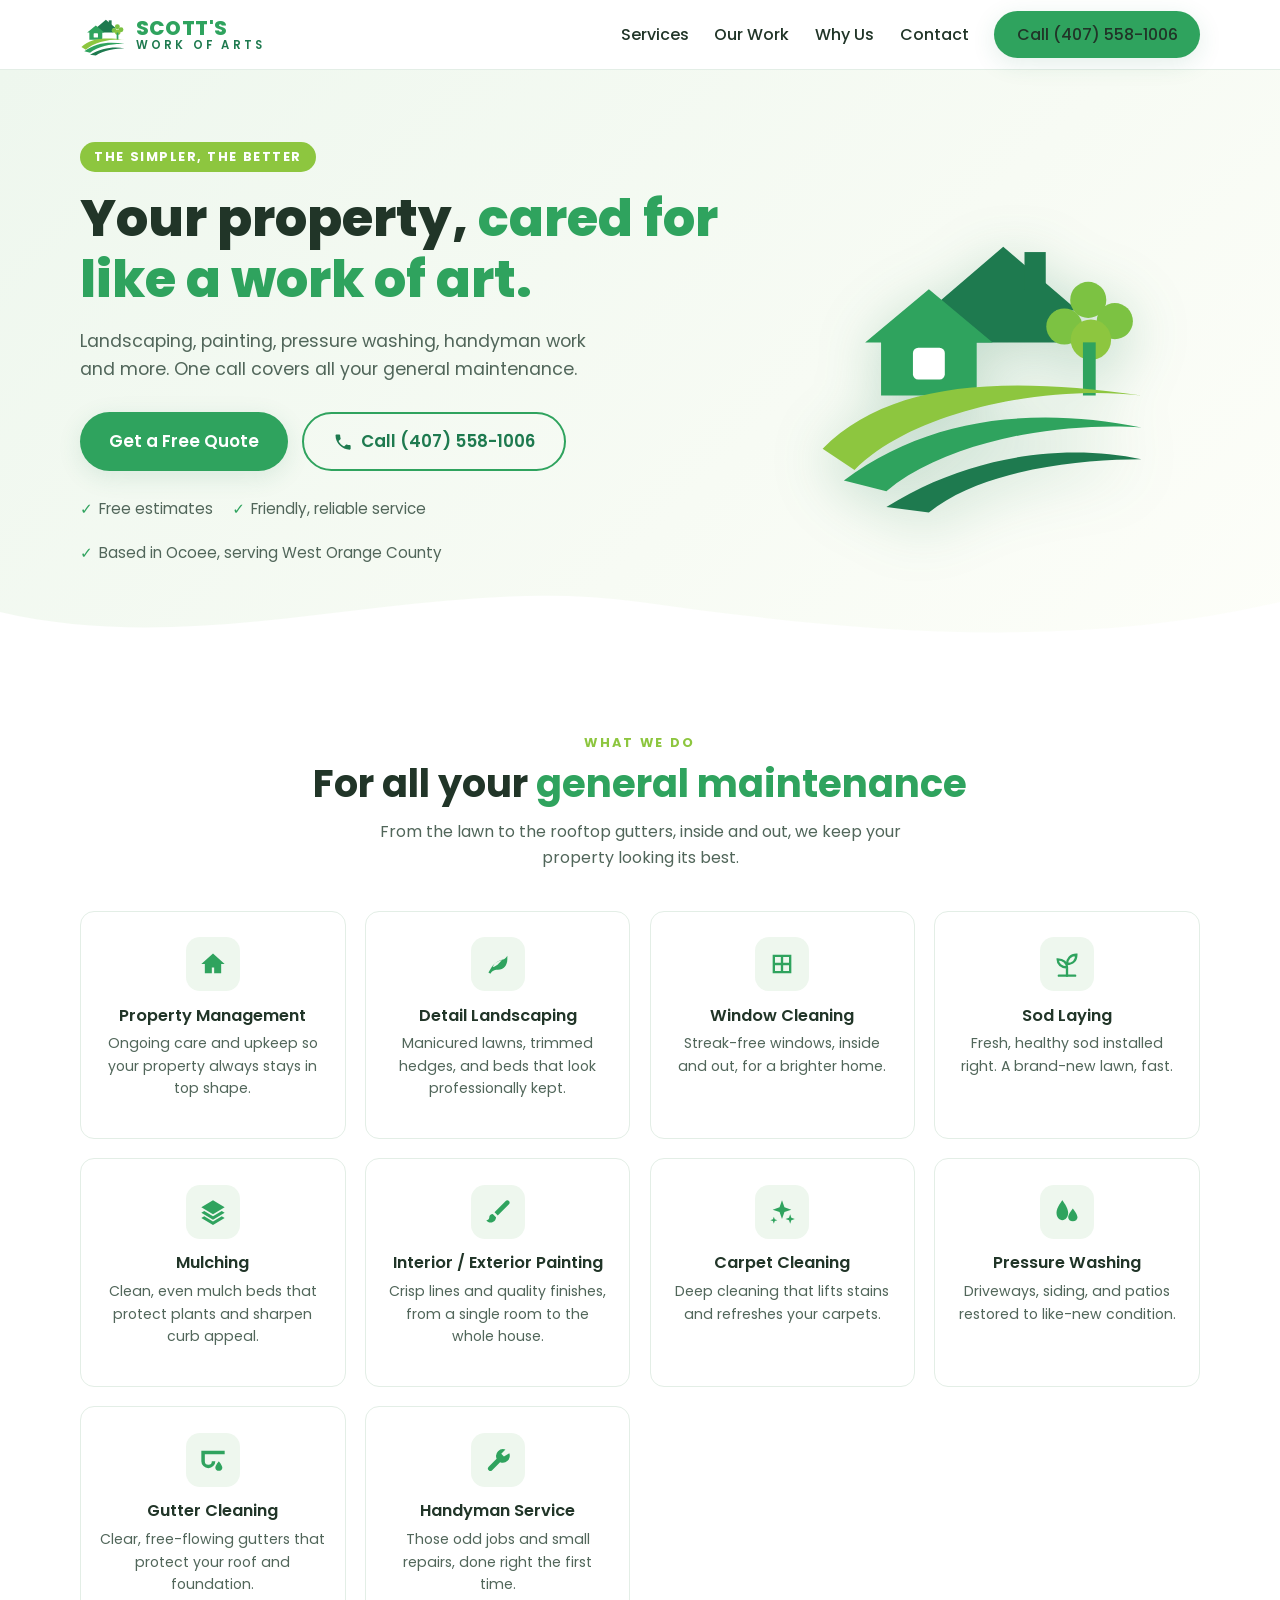
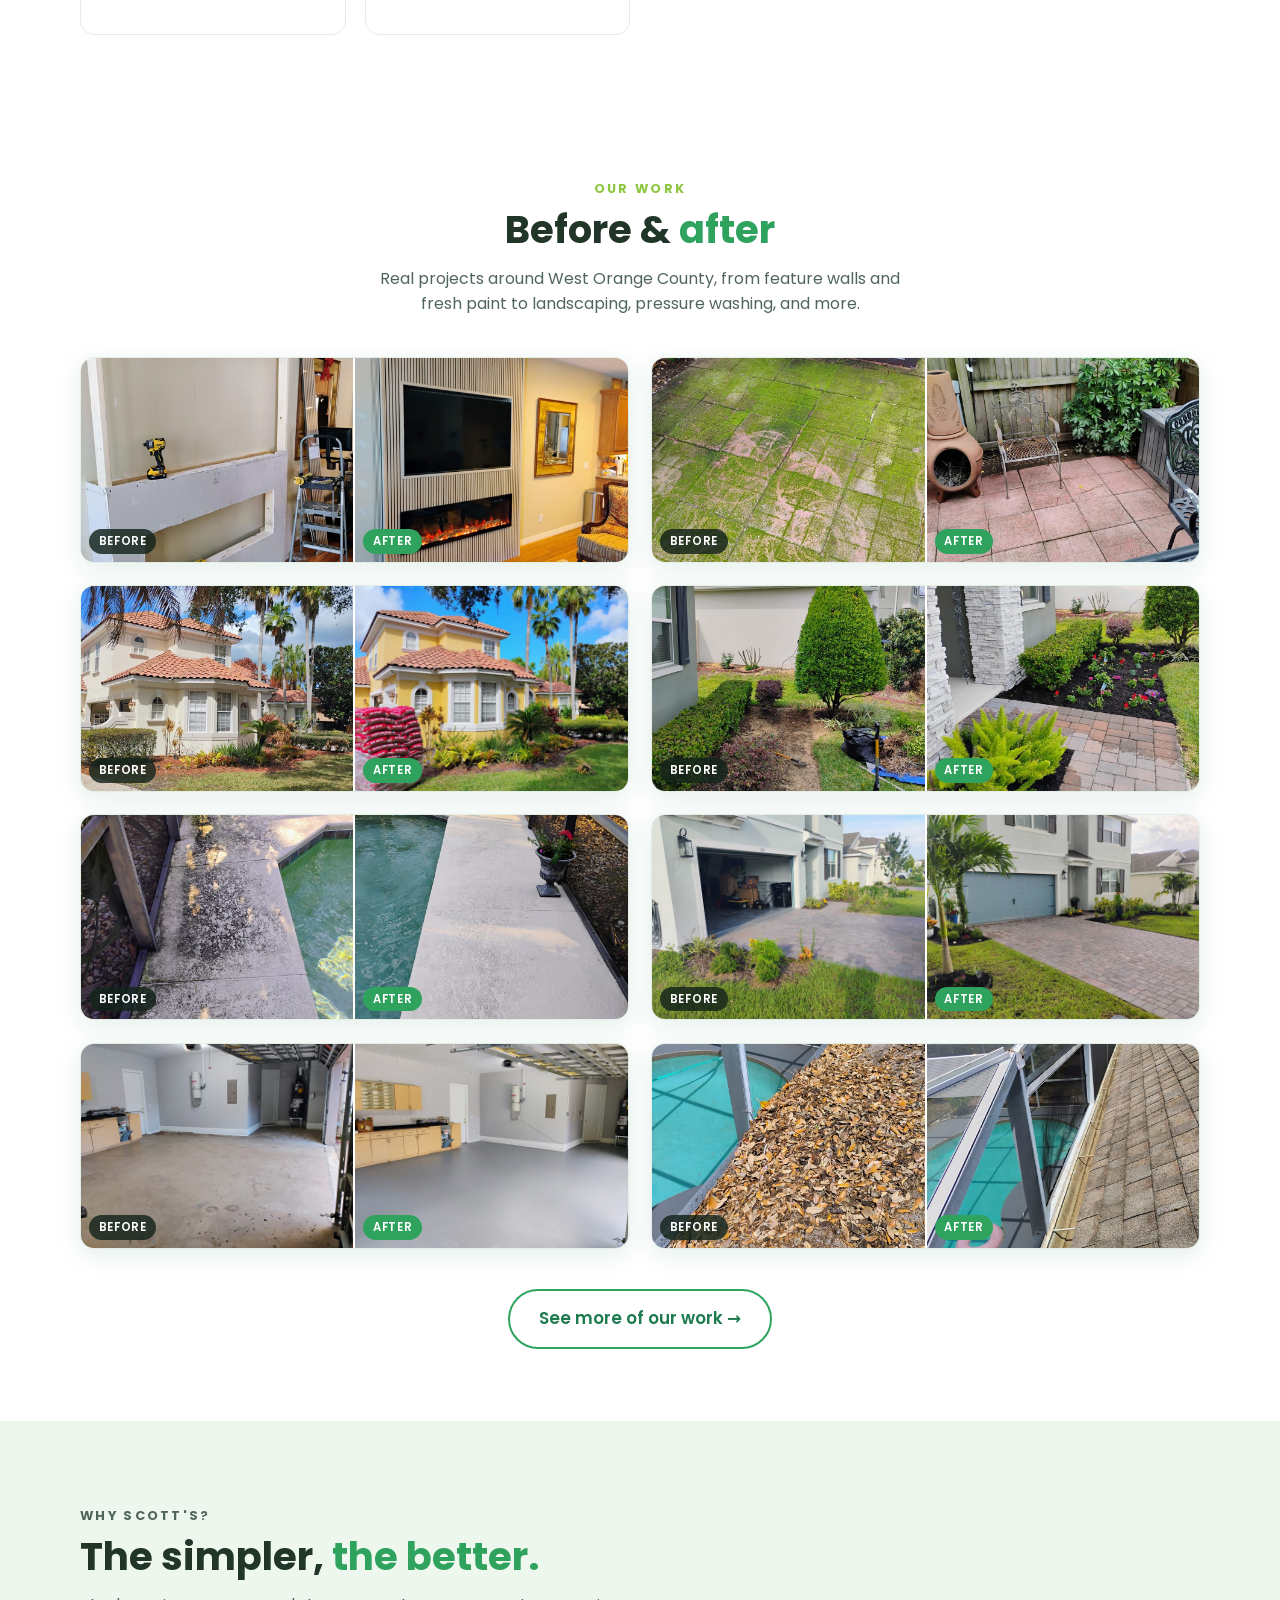
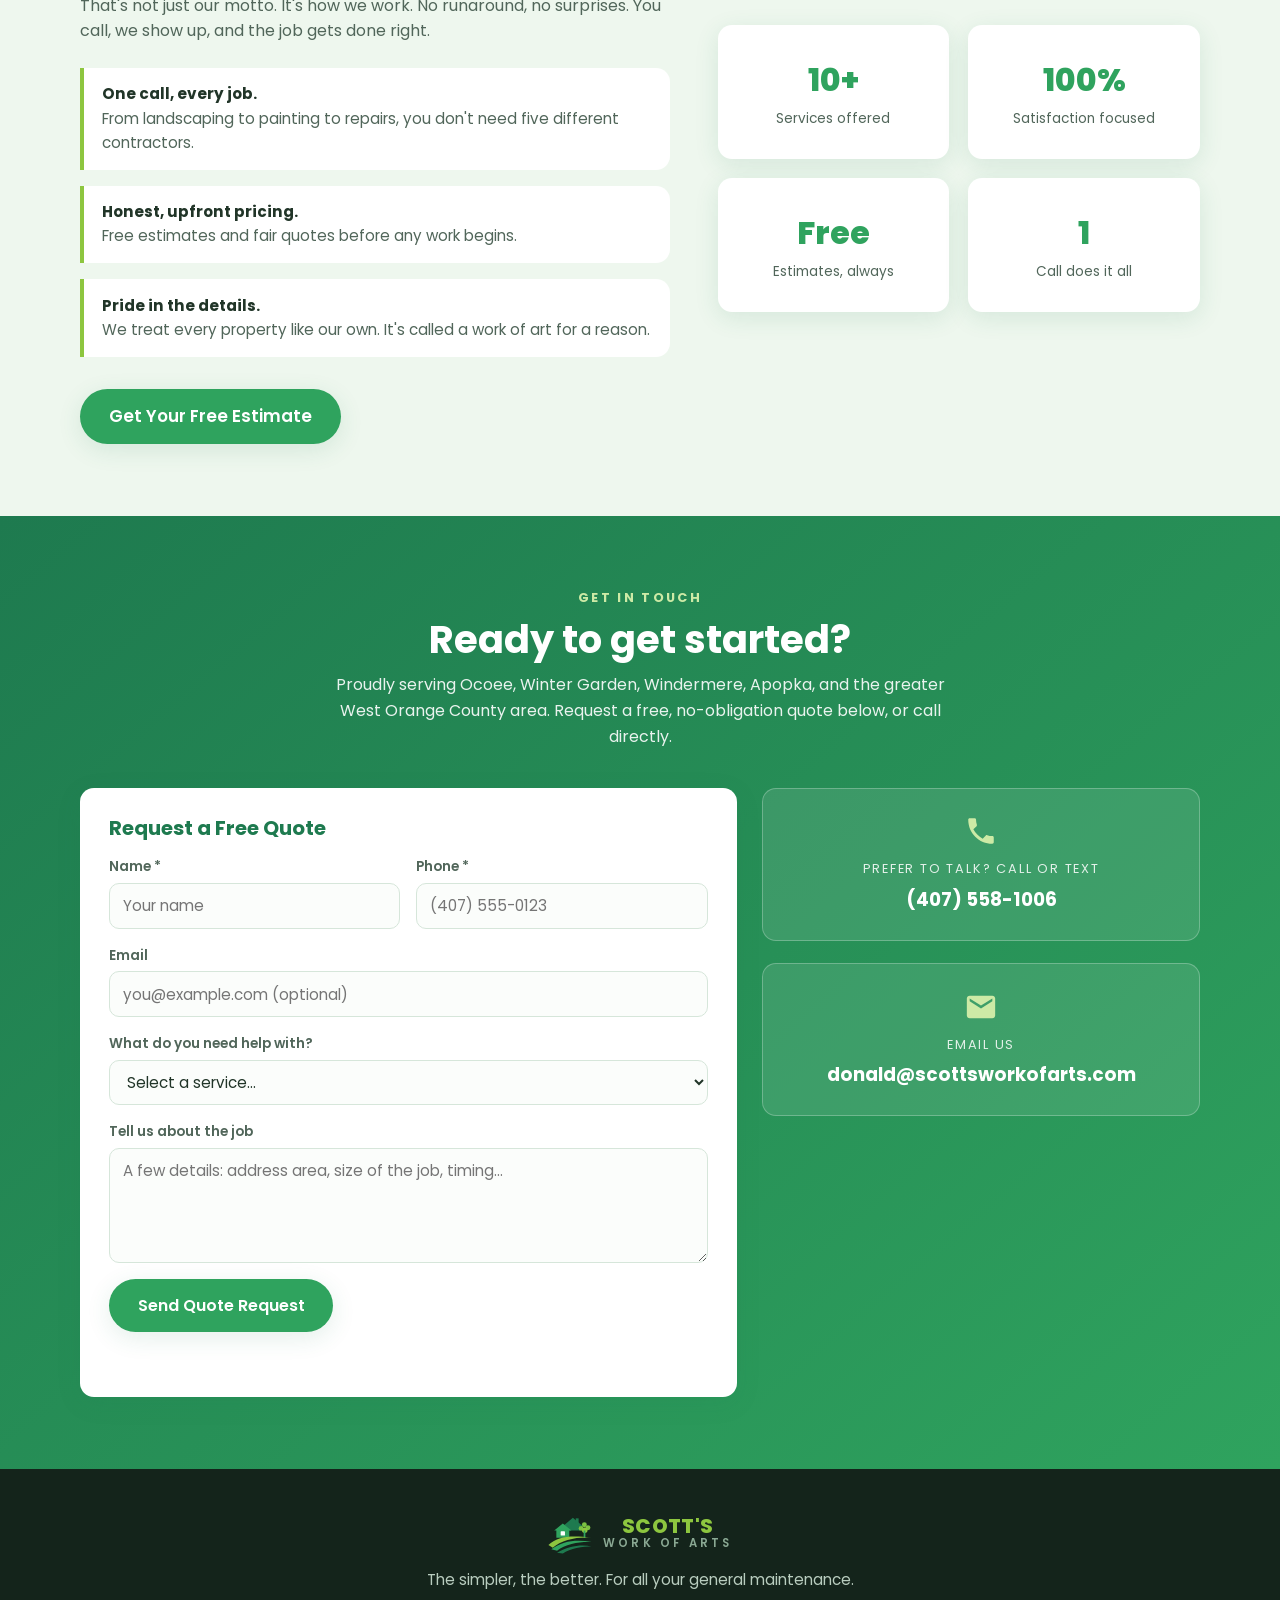
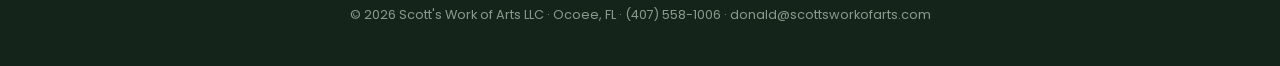
==== commit ee0f1c7a: "Switch site email to donald@scottsworkofarts.com The branded Porkbun mailbox is live and authenticat" ====
--- a/index.html
+++ b/index.html
@@ -18,7 +18,7 @@
     "legalName": "Scott's Work of Arts LLC",
     "slogan": "The Simpler, the Better",
     "telephone": "+1-407-558-1006",
-    "email": "donald@scottsworkofartsllc.com",
+    "email": "donald@scottsworkofarts.com",
     "address": {
       "@type": "PostalAddress",
       "addressLocality": "Ocoee",
@@ -345,10 +345,10 @@
             <span class="contact-label">Prefer to talk? Call or text</span>
             <span class="contact-value">(407) 558-1006</span>
           </a>
-          <a href="mailto:donald@scottsworkofartsllc.com" class="contact-card">
+          <a href="mailto:donald@scottsworkofarts.com" class="contact-card">
             <svg viewBox="0 0 24 24" class="icon-lg" aria-hidden="true"><use href="#ic-mail"></use></svg>
             <span class="contact-label">Email us</span>
-            <span class="contact-value">donald@scottsworkofartsllc.com</span>
+            <span class="contact-value">donald@scottsworkofarts.com</span>
           </a>
         </div>
       </div>
@@ -366,7 +366,7 @@
         </span>
       </a>
       <p class="footer-tagline">The simpler, the better. For all your general maintenance.</p>
-      <p class="footer-meta">&copy; <span id="year"></span> Scott's Work of Arts LLC &middot; Ocoee, FL &middot; (407) 558-1006 &middot; donald@scottsworkofartsllc.com</p>
+      <p class="footer-meta">&copy; <span id="year"></span> Scott's Work of Arts LLC &middot; Ocoee, FL &middot; (407) 558-1006 &middot; donald@scottsworkofarts.com</p>
     </div>
   </footer>
 
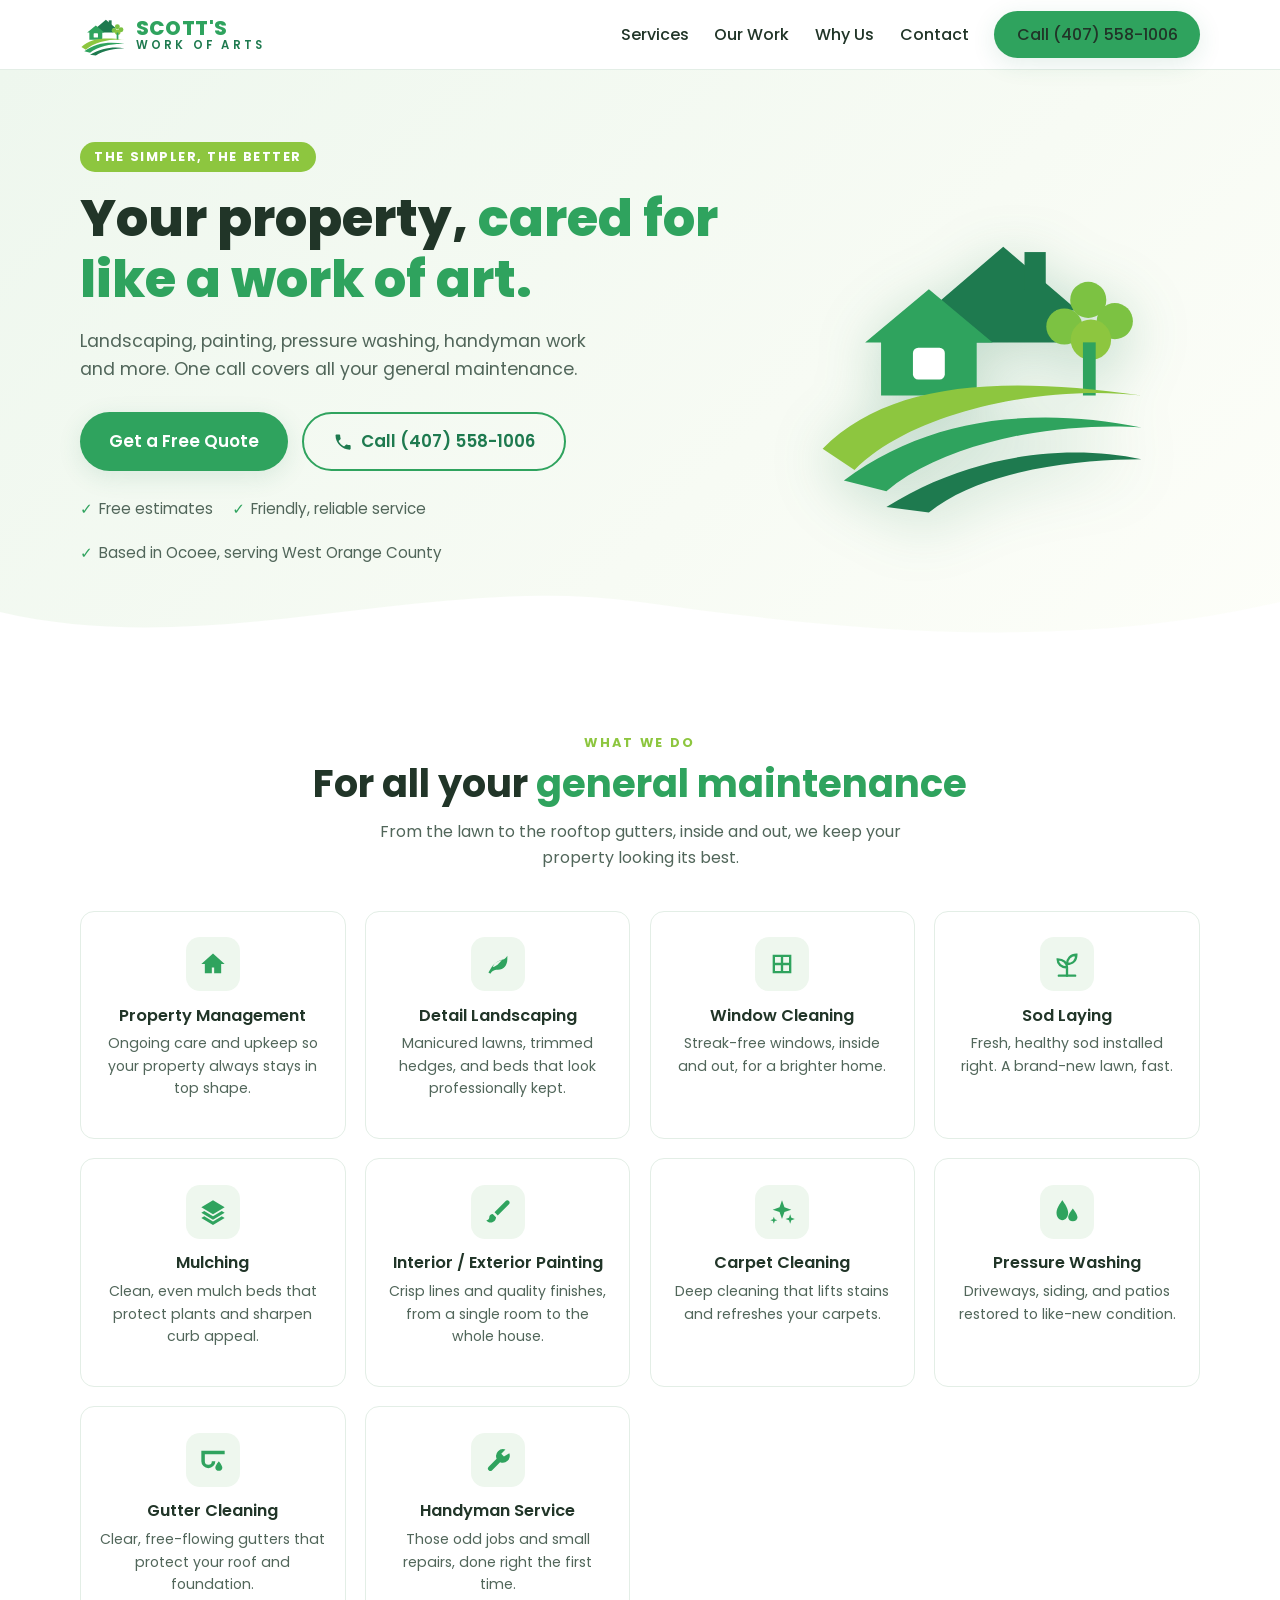
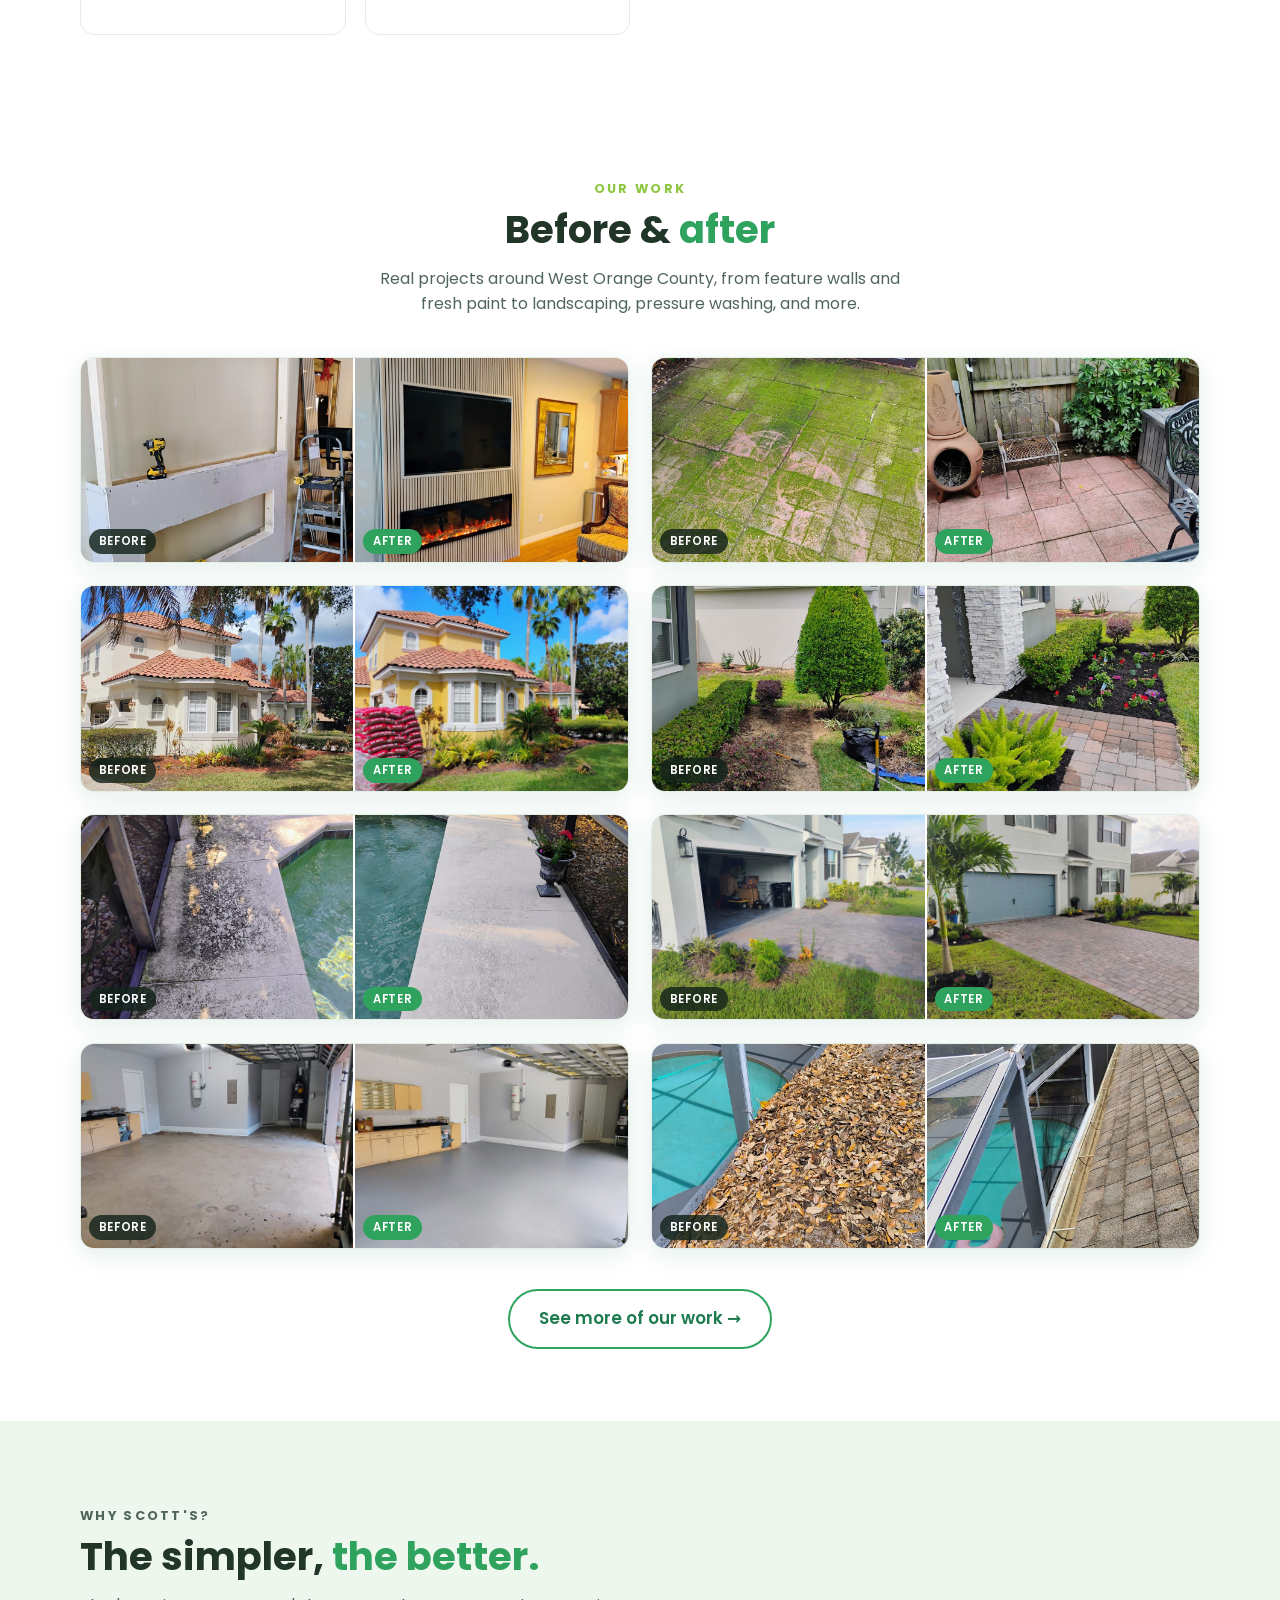
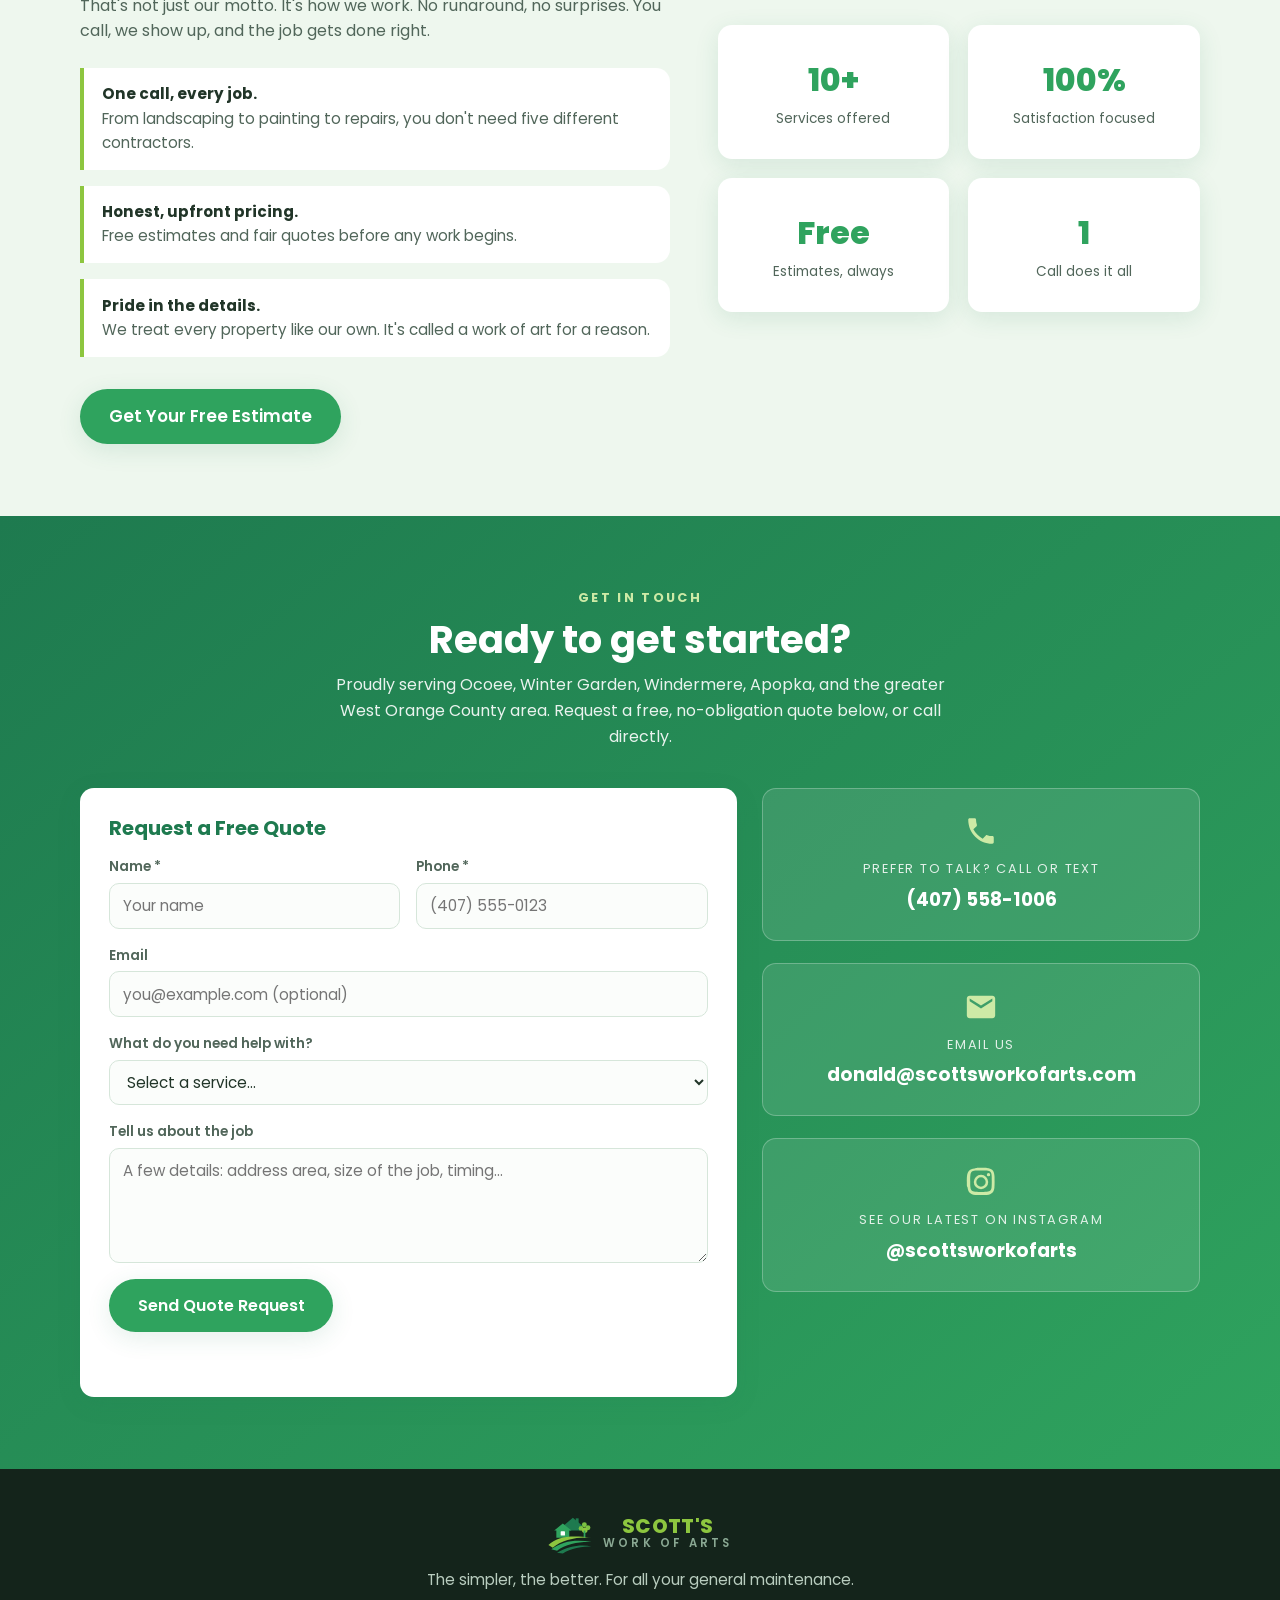
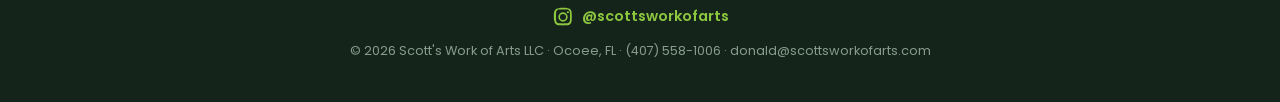
==== commit 1f794282: "Add Instagram link to contact section and footer Links @scottsworkofarts (instagram.com/scottsworkof" ====
--- a/index.html
+++ b/index.html
@@ -60,6 +60,7 @@
     <symbol id="ic-wrench" viewBox="0 0 24 24"><path d="M21.7 6.3a6 6 0 0 1-7.9 7.6L7 20.7a2.1 2.1 0 0 1-3-3l6.8-6.8a6 6 0 0 1 7.6-7.9l-3.6 3.6 2.3 2.3 4.6-2.6z"/></symbol>
     <symbol id="ic-phone" viewBox="0 0 24 24"><path d="M6.6 10.8c1.4 2.8 3.8 5.1 6.6 6.6l2.2-2.2c.3-.3.7-.4 1-.2 1.1.4 2.3.6 3.6.6.6 0 1 .4 1 1V20c0 .6-.4 1-1 1C10.6 21 3 13.4 3 4c0-.6.4-1 1-1h3.5c.6 0 1 .4 1 1 0 1.2.2 2.4.6 3.6.1.3 0 .7-.2 1l-2.3 2.2z"/></symbol>
     <symbol id="ic-mail" viewBox="0 0 24 24"><path d="M20 4H4c-1.1 0-2 .9-2 2v12c0 1.1.9 2 2 2h16c1.1 0 2-.9 2-2V6c0-1.1-.9-2-2-2zm0 4-8 5-8-5V6l8 5 8-5v2z"/></symbol>
+    <symbol id="ic-instagram" viewBox="0 0 24 24"><path d="M12 2c2.7 0 3 0 4.1.1 1 .1 1.7.2 2.3.5.6.2 1.1.5 1.6 1 .5.5.8 1 1 1.6.2.6.4 1.3.5 2.3.1 1.1.1 1.4.1 4.1s0 3-.1 4.1c-.1 1-.2 1.7-.5 2.3a4.6 4.6 0 0 1-1 1.6c-.5.5-1 .8-1.6 1-.6.2-1.3.4-2.3.5-1.1.1-1.4.1-4.1.1s-3 0-4.1-.1c-1-.1-1.7-.2-2.3-.5a4.6 4.6 0 0 1-1.6-1 4.6 4.6 0 0 1-1-1.6c-.2-.6-.4-1.3-.5-2.3C2 15 2 14.7 2 12s0-3 .1-4.1c.1-1 .2-1.7.5-2.3a4.6 4.6 0 0 1 1-1.6c.5-.5 1-.8 1.6-1 .6-.2 1.3-.4 2.3-.5C9 2 9.3 2 12 2zm0 1.8c-2.7 0-3 0-4 .1-.8 0-1.3.2-1.6.3-.4.1-.7.3-1 .6-.3.3-.5.6-.6 1-.1.3-.3.8-.3 1.6-.1 1-.1 1.3-.1 4s0 3 .1 4c0 .8.2 1.3.3 1.6.1.4.3.7.6 1 .3.3.6.5 1 .6.3.1.8.3 1.6.3 1 .1 1.3.1 4 .1s3 0 4-.1c.8 0 1.3-.2 1.6-.3.4-.1.7-.3 1-.6.3-.3.5-.6.6-1 .1-.3.3-.8.3-1.6.1-1 .1-1.3.1-4s0-3-.1-4c0-.8-.2-1.3-.3-1.6a2.7 2.7 0 0 0-.6-1 2.7 2.7 0 0 0-1-.6c-.3-.1-.8-.3-1.6-.3-1-.1-1.3-.1-4-.1zm0 3.1a5.1 5.1 0 1 1 0 10.2 5.1 5.1 0 0 1 0-10.2zm0 1.8a3.3 3.3 0 1 0 0 6.6 3.3 3.3 0 0 0 0-6.6zm5.3-3.1a1.2 1.2 0 1 1 0 2.4 1.2 1.2 0 0 1 0-2.4z"/></symbol>
   </svg>
 
   <!-- ===== Header ===== -->
@@ -350,6 +351,11 @@
             <span class="contact-label">Email us</span>
             <span class="contact-value">donald@scottsworkofarts.com</span>
           </a>
+          <a href="https://www.instagram.com/scottsworkofarts/" class="contact-card" target="_blank" rel="noopener">
+            <svg viewBox="0 0 24 24" class="icon-lg" aria-hidden="true"><use href="#ic-instagram"></use></svg>
+            <span class="contact-label">See our latest on Instagram</span>
+            <span class="contact-value">@scottsworkofarts</span>
+          </a>
         </div>
       </div>
     </div>
@@ -366,6 +372,10 @@
         </span>
       </a>
       <p class="footer-tagline">The simpler, the better. For all your general maintenance.</p>
+      <a href="https://www.instagram.com/scottsworkofarts/" class="footer-social" target="_blank" rel="noopener">
+        <svg viewBox="0 0 24 24" aria-hidden="true"><use href="#ic-instagram"></use></svg>
+        <span>@scottsworkofarts</span>
+      </a>
       <p class="footer-meta">&copy; <span id="year"></span> Scott's Work of Arts LLC &middot; Ocoee, FL &middot; (407) 558-1006 &middot; donald@scottsworkofarts.com</p>
     </div>
   </footer>
--- a/css/style.css
+++ b/css/style.css
@@ -721,6 +721,19 @@
 .brand-footer .brand-sub { color: #8aa893; }
 
 .footer-tagline { font-size: 0.95rem; }
+
+.footer-social {
+  display: inline-flex;
+  align-items: center;
+  gap: 0.5rem;
+  color: var(--green-light);
+  text-decoration: none;
+  font-size: 0.9rem;
+  font-weight: 600;
+  transition: color 0.2s ease;
+}
+.footer-social svg { width: 22px; height: 22px; fill: currentColor; }
+.footer-social:hover { color: var(--white); }
 
 .footer-meta { font-size: 0.8rem; opacity: 0.7; }
 
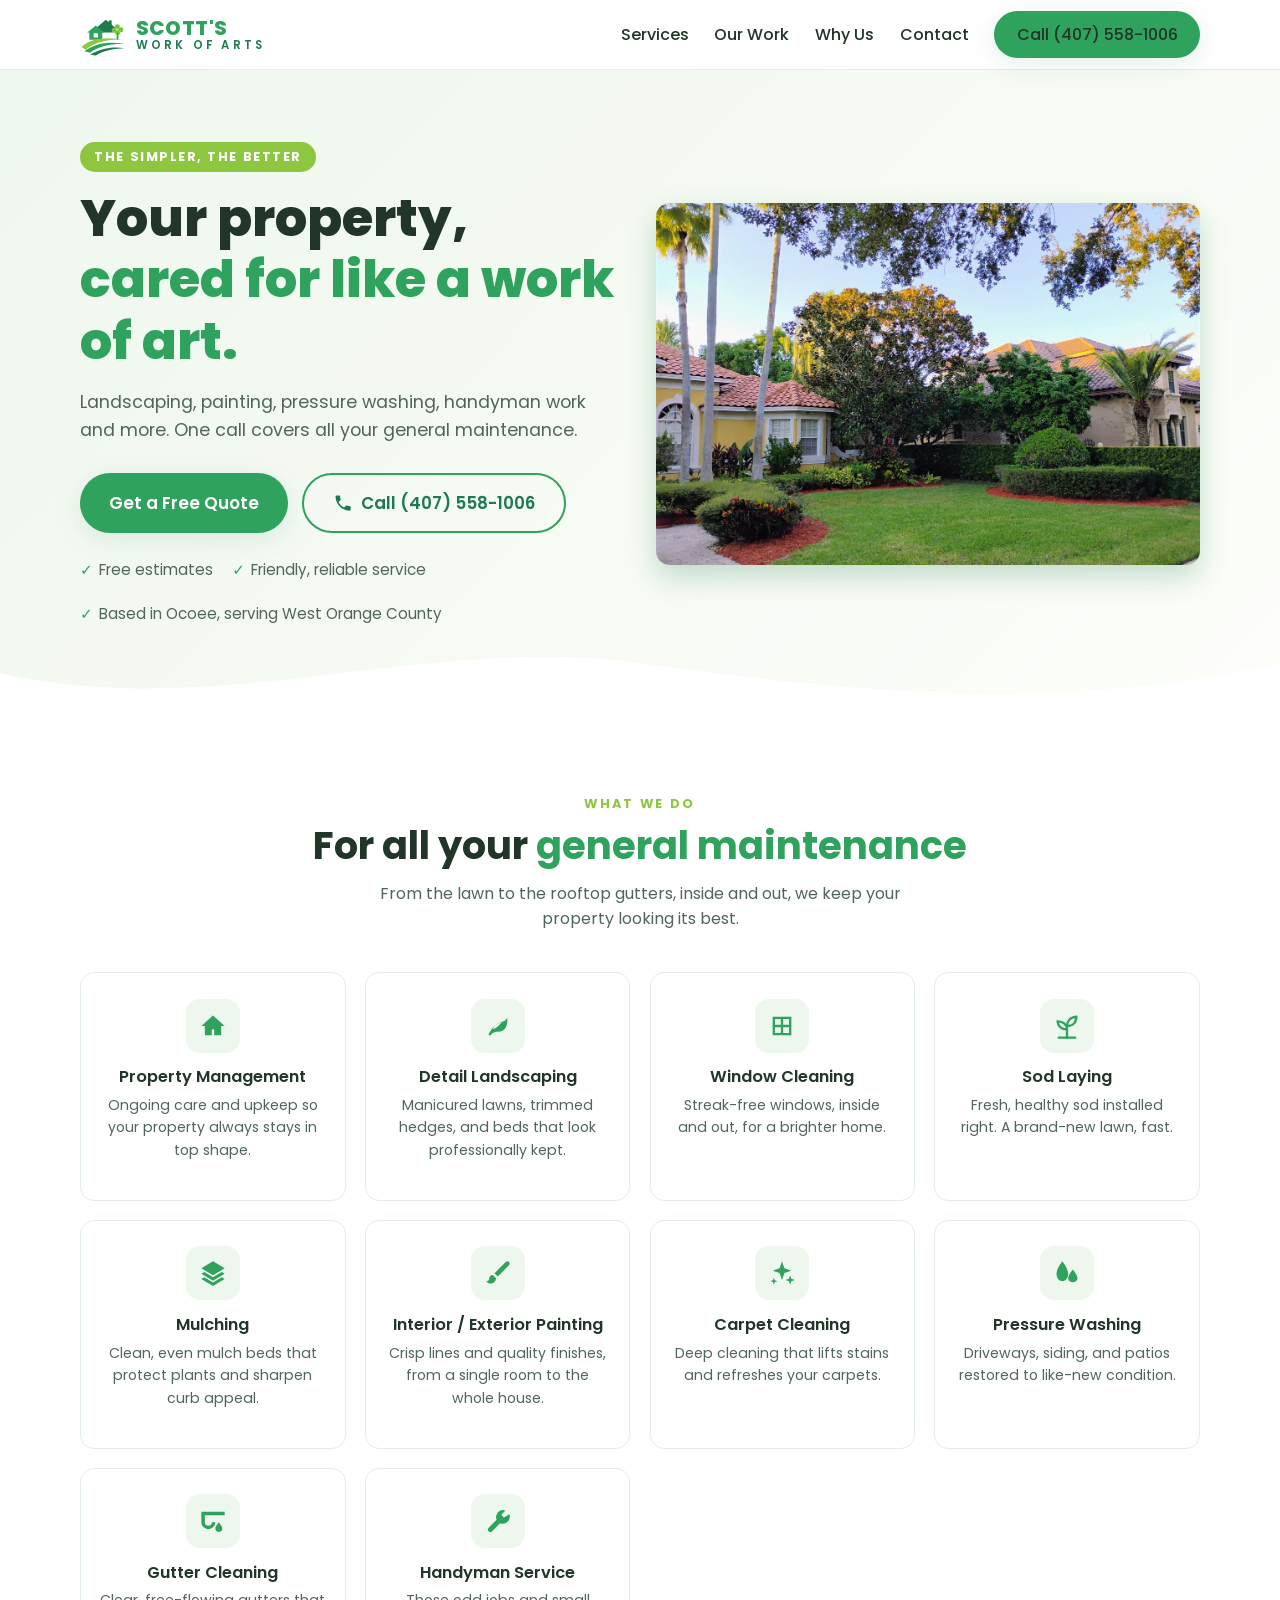
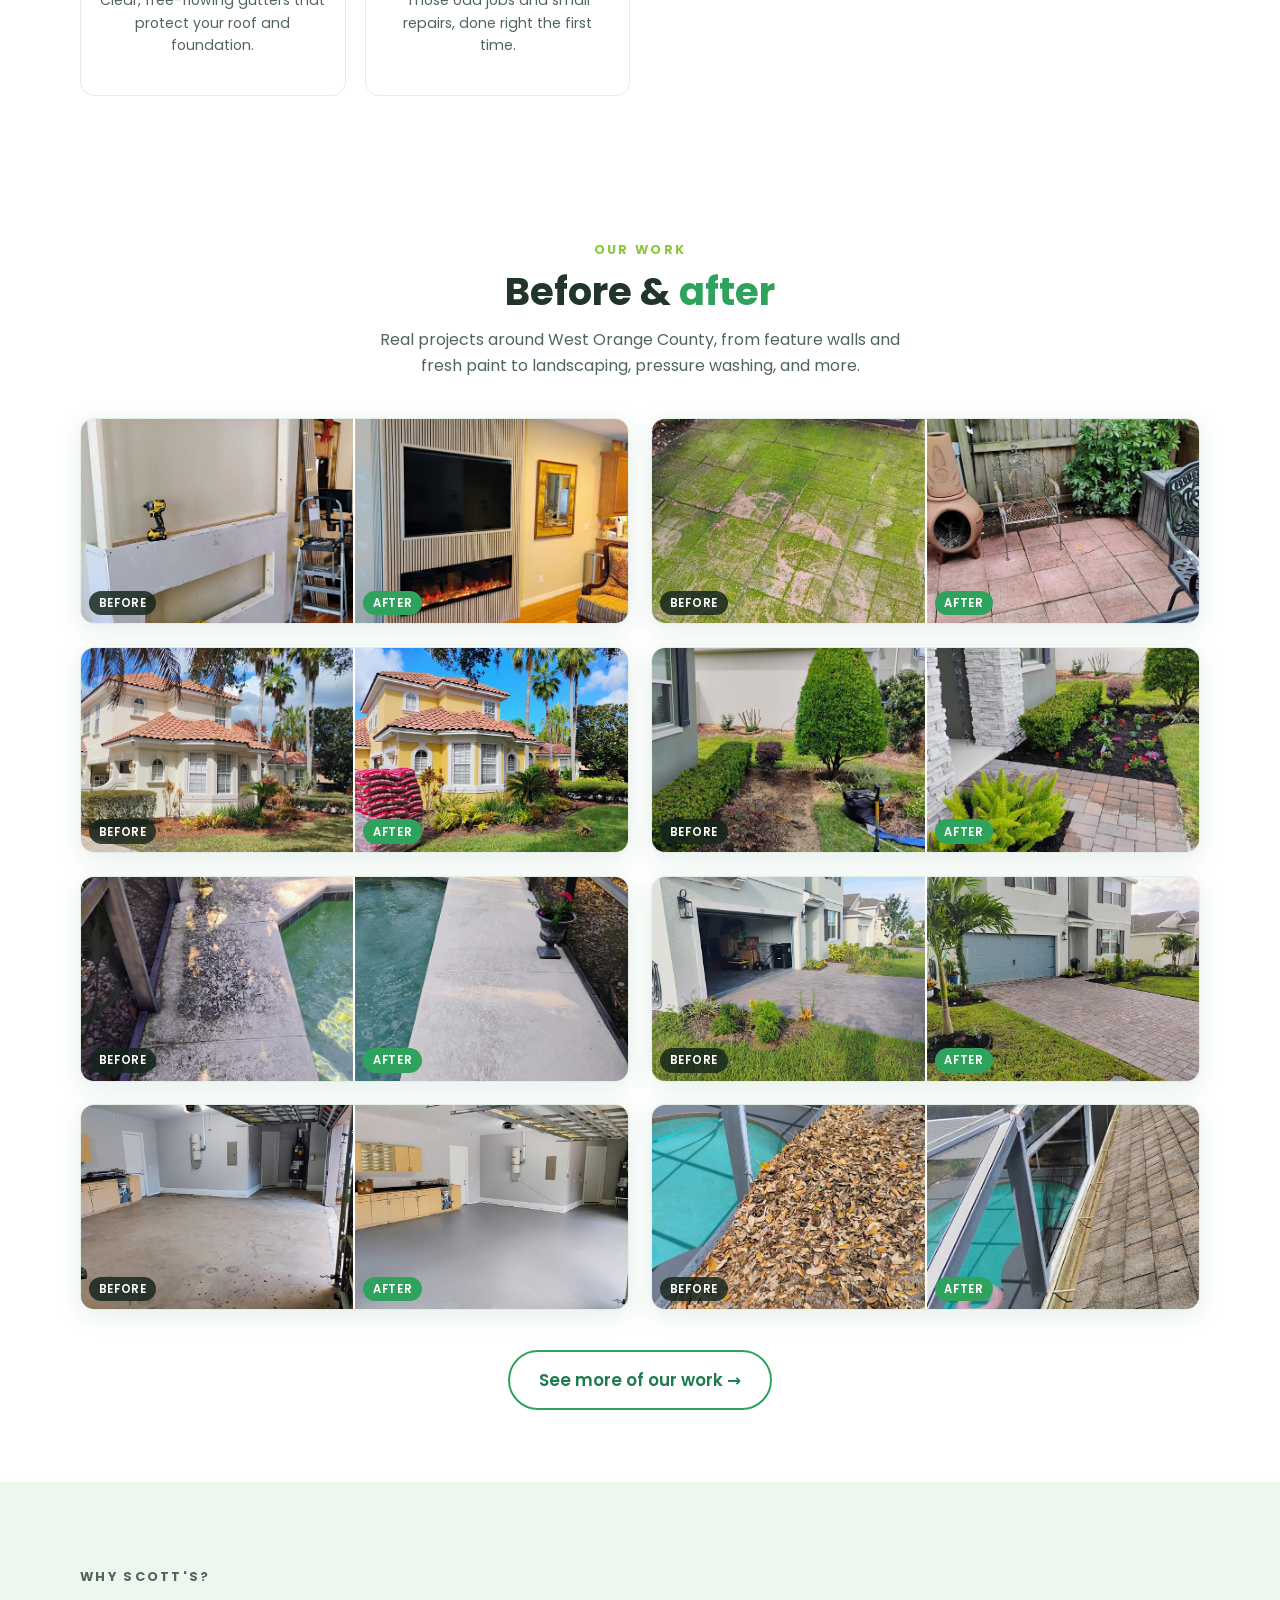
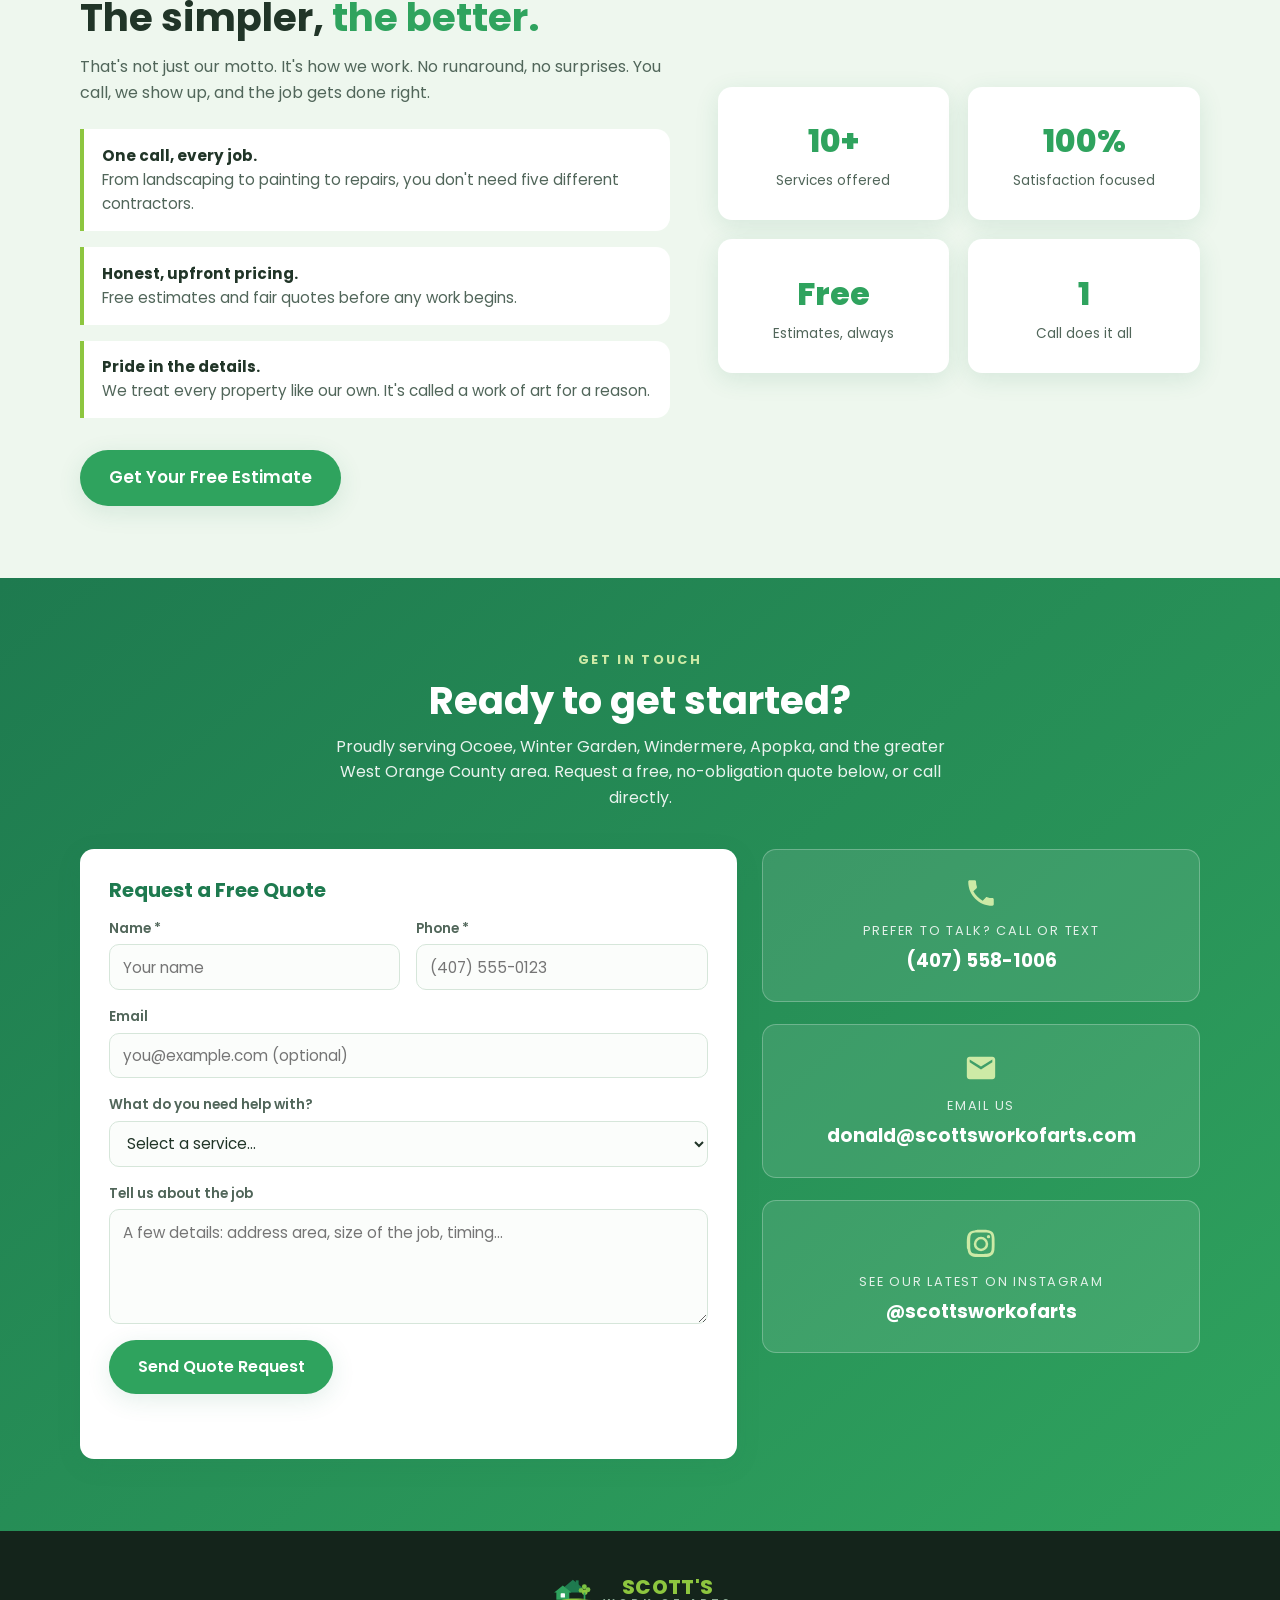
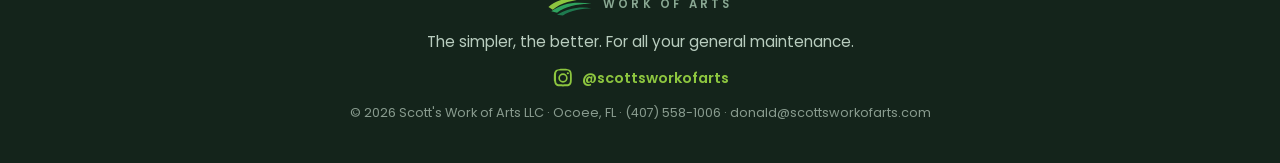
==== commit 41cf2aaf: "Add hero photo, homepage thumbnails, lightbox swipe, and social preview tags - Homepage before/after" ====
--- a/index.html
+++ b/index.html
@@ -5,6 +5,15 @@
   <meta name="viewport" content="width=device-width, initial-scale=1.0">
   <title>Scott's Work of Arts | Property Maintenance &amp; Landscaping in Ocoee, FL</title>
   <meta name="description" content="Scott's Work of Arts - landscaping, painting, pressure washing, handyman service and more in Ocoee, FL and West Orange County. Call (407) 558-1006 for a free quote.">
+  <link rel="canonical" href="https://scottsworkofarts.com/">
+  <meta property="og:type" content="website">
+  <meta property="og:url" content="https://scottsworkofarts.com/">
+  <meta property="og:title" content="Scott's Work of Arts | Property Maintenance &amp; Landscaping in Ocoee, FL">
+  <meta property="og:description" content="Landscaping, painting, pressure washing, handyman service and more in Ocoee, FL and West Orange County. Call (407) 558-1006 for a free quote.">
+  <meta property="og:image" content="https://scottsworkofarts.com/img/og-cover.jpg">
+  <meta property="og:image:width" content="1200">
+  <meta property="og:image:height" content="630">
+  <meta name="twitter:card" content="summary_large_image">
   <link rel="preconnect" href="https://fonts.googleapis.com">
   <link rel="preconnect" href="https://fonts.gstatic.com" crossorigin>
   <link href="https://fonts.googleapis.com/css2?family=Poppins:wght@400;500;600;700;800&display=swap" rel="stylesheet">
@@ -106,8 +115,8 @@
           <li>Based in Ocoee, serving West Orange County</li>
         </ul>
       </div>
-      <div class="hero-art" aria-hidden="true">
-        <svg viewBox="0 0 64 64" class="hero-logo"><use href="#logo-mark"></use></svg>
+      <div class="hero-art">
+        <img class="hero-photo" src="img/hero.jpg" fetchpriority="high" alt="Freshly landscaped front yard with a manicured lawn, trimmed hedges and red mulch beds">
       </div>
     </div>
     <div class="hero-wave" aria-hidden="true">
@@ -186,50 +195,50 @@
       <div class="ba-grid">
         <figure class="ba-card">
           <div class="ba-pair">
-            <span class="ba-img" role="button" tabindex="0" data-full="img/gallery/ba-accent-before.jpg" data-cap="Living room wall framed out before the slat feature wall"><img loading="lazy" src="img/gallery/ba-accent-before.jpg" alt="Living room wall framed out in drywall before the slat feature wall was built"><span class="ba-tag">Before</span></span>
-            <span class="ba-img" role="button" tabindex="0" data-full="img/gallery/ba-accent-after.jpg" data-cap="Finished wood slat feature wall with a mounted TV and electric fireplace"><img loading="lazy" src="img/gallery/ba-accent-after.jpg" alt="Finished wood slat feature wall with a mounted TV and built-in electric fireplace"><span class="ba-tag ba-after">After</span></span>
-          </div>
-        </figure>
-        <figure class="ba-card">
-          <div class="ba-pair">
-            <span class="ba-img" role="button" tabindex="0" data-full="img/gallery/ba-deck-before.jpg" data-cap="Paver patio covered in green moss before cleaning"><img loading="lazy" src="img/gallery/ba-deck-before.jpg" alt="Backyard paver patio stained green with moss before cleaning"><span class="ba-tag">Before</span></span>
-            <span class="ba-img" role="button" tabindex="0" data-full="img/gallery/ba-deck-after.jpg" data-cap="The same patio pressure-washed clean and ready to use"><img loading="lazy" src="img/gallery/ba-deck-after.jpg" alt="The same paver patio pressure-washed clean, with patio furniture"><span class="ba-tag ba-after">After</span></span>
-          </div>
-        </figure>
-        <figure class="ba-card">
-          <div class="ba-pair">
-            <span class="ba-img" role="button" tabindex="0" data-full="img/gallery/ba-house-before.jpg" data-cap="Cream stucco house before repainting"><img loading="lazy" src="img/gallery/ba-house-before.jpg" alt="Cream-colored stucco house before repainting"><span class="ba-tag">Before</span></span>
-            <span class="ba-img" role="button" tabindex="0" data-full="img/gallery/ba-house-after.jpg" data-cap="The same house repainted bright yellow with fresh landscaping"><img loading="lazy" src="img/gallery/ba-house-after.jpg" alt="The same house repainted bright yellow with fresh landscaping"><span class="ba-tag ba-after">After</span></span>
-          </div>
-        </figure>
-        <figure class="ba-card">
-          <div class="ba-pair">
-            <span class="ba-img" role="button" tabindex="0" data-full="img/gallery/ba-garden-before.jpg" data-cap="Sparse garden bed before landscaping"><img loading="lazy" src="img/gallery/ba-garden-before.jpg" alt="Sparse garden bed along a paver path before landscaping"><span class="ba-tag">Before</span></span>
-            <span class="ba-img" role="button" tabindex="0" data-full="img/gallery/ba-garden-after.jpg" data-cap="The same bed filled with fresh plants and mulch"><img loading="lazy" src="img/gallery/ba-garden-after.jpg" alt="The same bed filled with fresh plants and mulch"><span class="ba-tag ba-after">After</span></span>
-          </div>
-        </figure>
-        <figure class="ba-card">
-          <div class="ba-pair">
-            <span class="ba-img" role="button" tabindex="0" data-full="img/gallery/ba-pool-before.jpg" data-cap="Pool deck stained dark with mildew"><img loading="lazy" src="img/gallery/ba-pool-before.jpg" alt="Pool deck stained dark with mildew before pressure washing"><span class="ba-tag">Before</span></span>
-            <span class="ba-img" role="button" tabindex="0" data-full="img/gallery/ba-pool-after.jpg" data-cap="The same pool deck pressure-washed clean"><img loading="lazy" src="img/gallery/ba-pool-after.jpg" alt="The same pool deck pressure-washed clean"><span class="ba-tag ba-after">After</span></span>
-          </div>
-        </figure>
-        <figure class="ba-card">
-          <div class="ba-pair">
-            <span class="ba-img" role="button" tabindex="0" data-full="img/gallery/ba-garden3-before.jpg" data-cap="Overgrown, weedy beds before landscaping"><img loading="lazy" src="img/gallery/ba-garden3-before.jpg" alt="Overgrown, weedy island bed in front of an open garage"><span class="ba-tag">Before</span></span>
-            <span class="ba-img" role="button" tabindex="0" data-full="img/gallery/ba-garden3-after.jpg" data-cap="Fresh beds, mulch and a new palm after landscaping"><img loading="lazy" src="img/gallery/ba-garden3-after.jpg" alt="The same island bed with fresh plants, mulch and a new palm"><span class="ba-tag ba-after">After</span></span>
-          </div>
-        </figure>
-        <figure class="ba-card">
-          <div class="ba-pair">
-            <span class="ba-img" role="button" tabindex="0" data-full="img/gallery/ba-garage-before.jpg" data-cap="Garage with a bare, stained concrete floor"><img loading="lazy" src="img/gallery/ba-garage-before.jpg" alt="Garage with a bare, stained concrete floor before coating"><span class="ba-tag">Before</span></span>
-            <span class="ba-img" role="button" tabindex="0" data-full="img/gallery/ba-garage-after.jpg" data-cap="The same garage with a smooth gray epoxy floor"><img loading="lazy" src="img/gallery/ba-garage-after.jpg" alt="The same garage with a smooth gray epoxy floor"><span class="ba-tag ba-after">After</span></span>
-          </div>
-        </figure>
-        <figure class="ba-card">
-          <div class="ba-pair">
-            <span class="ba-img" role="button" tabindex="0" data-full="img/gallery/ba-roof-before.jpg" data-cap="Roof gutter packed with leaves before cleaning"><img loading="lazy" src="img/gallery/ba-roof-before.jpg" alt="Roof gutter packed with leaves above a pool enclosure"><span class="ba-tag">Before</span></span>
-            <span class="ba-img" role="button" tabindex="0" data-full="img/gallery/ba-roof-after.jpg" data-cap="The same gutter cleared out along the roofline"><img loading="lazy" src="img/gallery/ba-roof-after.jpg" alt="The same gutter cleared out along the roofline"><span class="ba-tag ba-after">After</span></span>
+            <span class="ba-img" role="button" tabindex="0" data-full="img/gallery/ba-accent-before.jpg" data-cap="Living room wall framed out before the slat feature wall"><img loading="lazy" src="img/gallery/thumb/ba-accent-before.jpg" alt="Living room wall framed out in drywall before the slat feature wall was built"><span class="ba-tag">Before</span></span>
+            <span class="ba-img" role="button" tabindex="0" data-full="img/gallery/ba-accent-after.jpg" data-cap="Finished wood slat feature wall with a mounted TV and electric fireplace"><img loading="lazy" src="img/gallery/thumb/ba-accent-after.jpg" alt="Finished wood slat feature wall with a mounted TV and built-in electric fireplace"><span class="ba-tag ba-after">After</span></span>
+          </div>
+        </figure>
+        <figure class="ba-card">
+          <div class="ba-pair">
+            <span class="ba-img" role="button" tabindex="0" data-full="img/gallery/ba-deck-before.jpg" data-cap="Paver patio covered in green moss before cleaning"><img loading="lazy" src="img/gallery/thumb/ba-deck-before.jpg" alt="Backyard paver patio stained green with moss before cleaning"><span class="ba-tag">Before</span></span>
+            <span class="ba-img" role="button" tabindex="0" data-full="img/gallery/ba-deck-after.jpg" data-cap="The same patio pressure-washed clean and ready to use"><img loading="lazy" src="img/gallery/thumb/ba-deck-after.jpg" alt="The same paver patio pressure-washed clean, with patio furniture"><span class="ba-tag ba-after">After</span></span>
+          </div>
+        </figure>
+        <figure class="ba-card">
+          <div class="ba-pair">
+            <span class="ba-img" role="button" tabindex="0" data-full="img/gallery/ba-house-before.jpg" data-cap="Cream stucco house before repainting"><img loading="lazy" src="img/gallery/thumb/ba-house-before.jpg" alt="Cream-colored stucco house before repainting"><span class="ba-tag">Before</span></span>
+            <span class="ba-img" role="button" tabindex="0" data-full="img/gallery/ba-house-after.jpg" data-cap="The same house repainted bright yellow with fresh landscaping"><img loading="lazy" src="img/gallery/thumb/ba-house-after.jpg" alt="The same house repainted bright yellow with fresh landscaping"><span class="ba-tag ba-after">After</span></span>
+          </div>
+        </figure>
+        <figure class="ba-card">
+          <div class="ba-pair">
+            <span class="ba-img" role="button" tabindex="0" data-full="img/gallery/ba-garden-before.jpg" data-cap="Sparse garden bed before landscaping"><img loading="lazy" src="img/gallery/thumb/ba-garden-before.jpg" alt="Sparse garden bed along a paver path before landscaping"><span class="ba-tag">Before</span></span>
+            <span class="ba-img" role="button" tabindex="0" data-full="img/gallery/ba-garden-after.jpg" data-cap="The same bed filled with fresh plants and mulch"><img loading="lazy" src="img/gallery/thumb/ba-garden-after.jpg" alt="The same bed filled with fresh plants and mulch"><span class="ba-tag ba-after">After</span></span>
+          </div>
+        </figure>
+        <figure class="ba-card">
+          <div class="ba-pair">
+            <span class="ba-img" role="button" tabindex="0" data-full="img/gallery/ba-pool-before.jpg" data-cap="Pool deck stained dark with mildew"><img loading="lazy" src="img/gallery/thumb/ba-pool-before.jpg" alt="Pool deck stained dark with mildew before pressure washing"><span class="ba-tag">Before</span></span>
+            <span class="ba-img" role="button" tabindex="0" data-full="img/gallery/ba-pool-after.jpg" data-cap="The same pool deck pressure-washed clean"><img loading="lazy" src="img/gallery/thumb/ba-pool-after.jpg" alt="The same pool deck pressure-washed clean"><span class="ba-tag ba-after">After</span></span>
+          </div>
+        </figure>
+        <figure class="ba-card">
+          <div class="ba-pair">
+            <span class="ba-img" role="button" tabindex="0" data-full="img/gallery/ba-garden3-before.jpg" data-cap="Overgrown, weedy beds before landscaping"><img loading="lazy" src="img/gallery/thumb/ba-garden3-before.jpg" alt="Overgrown, weedy island bed in front of an open garage"><span class="ba-tag">Before</span></span>
+            <span class="ba-img" role="button" tabindex="0" data-full="img/gallery/ba-garden3-after.jpg" data-cap="Fresh beds, mulch and a new palm after landscaping"><img loading="lazy" src="img/gallery/thumb/ba-garden3-after.jpg" alt="The same island bed with fresh plants, mulch and a new palm"><span class="ba-tag ba-after">After</span></span>
+          </div>
+        </figure>
+        <figure class="ba-card">
+          <div class="ba-pair">
+            <span class="ba-img" role="button" tabindex="0" data-full="img/gallery/ba-garage-before.jpg" data-cap="Garage with a bare, stained concrete floor"><img loading="lazy" src="img/gallery/thumb/ba-garage-before.jpg" alt="Garage with a bare, stained concrete floor before coating"><span class="ba-tag">Before</span></span>
+            <span class="ba-img" role="button" tabindex="0" data-full="img/gallery/ba-garage-after.jpg" data-cap="The same garage with a smooth gray epoxy floor"><img loading="lazy" src="img/gallery/thumb/ba-garage-after.jpg" alt="The same garage with a smooth gray epoxy floor"><span class="ba-tag ba-after">After</span></span>
+          </div>
+        </figure>
+        <figure class="ba-card">
+          <div class="ba-pair">
+            <span class="ba-img" role="button" tabindex="0" data-full="img/gallery/ba-roof-before.jpg" data-cap="Roof gutter packed with leaves before cleaning"><img loading="lazy" src="img/gallery/thumb/ba-roof-before.jpg" alt="Roof gutter packed with leaves above a pool enclosure"><span class="ba-tag">Before</span></span>
+            <span class="ba-img" role="button" tabindex="0" data-full="img/gallery/ba-roof-after.jpg" data-cap="The same gutter cleared out along the roofline"><img loading="lazy" src="img/gallery/thumb/ba-roof-after.jpg" alt="The same gutter cleared out along the roofline"><span class="ba-tag ba-after">After</span></span>
           </div>
         </figure>
       </div>
--- a/css/style.css
+++ b/css/style.css
@@ -218,9 +218,18 @@
 
 .hero-art { display: flex; justify-content: center; }
 
-.hero-logo {
-  width: min(340px, 80%);
-  filter: drop-shadow(0 12px 28px rgba(30, 122, 79, 0.25));
+.hero-photo {
+  width: 100%;
+  aspect-ratio: 4 / 3;
+  object-fit: cover;
+  border-radius: var(--radius);
+  box-shadow: 0 12px 28px rgba(30, 122, 79, 0.25);
+}
+
+/* On wide screens, give the photo an equal share of the hero */
+@media (min-width: 861px) {
+  .hero-inner { grid-template-columns: 1fr 1fr; }
+  .hero-photo { aspect-ratio: 3 / 2; }
 }
 
 .hero-wave {
@@ -743,7 +752,7 @@
   .hero-lead { margin-inline: auto; }
   .hero-actions, .hero-points { justify-content: center; }
   .hero-art { order: -1; }
-  .hero-logo { width: min(220px, 60%); }
+  .hero-photo { aspect-ratio: 16 / 9; }
   .why-inner { grid-template-columns: 1fr; }
 
   .nav-toggle { display: flex; }
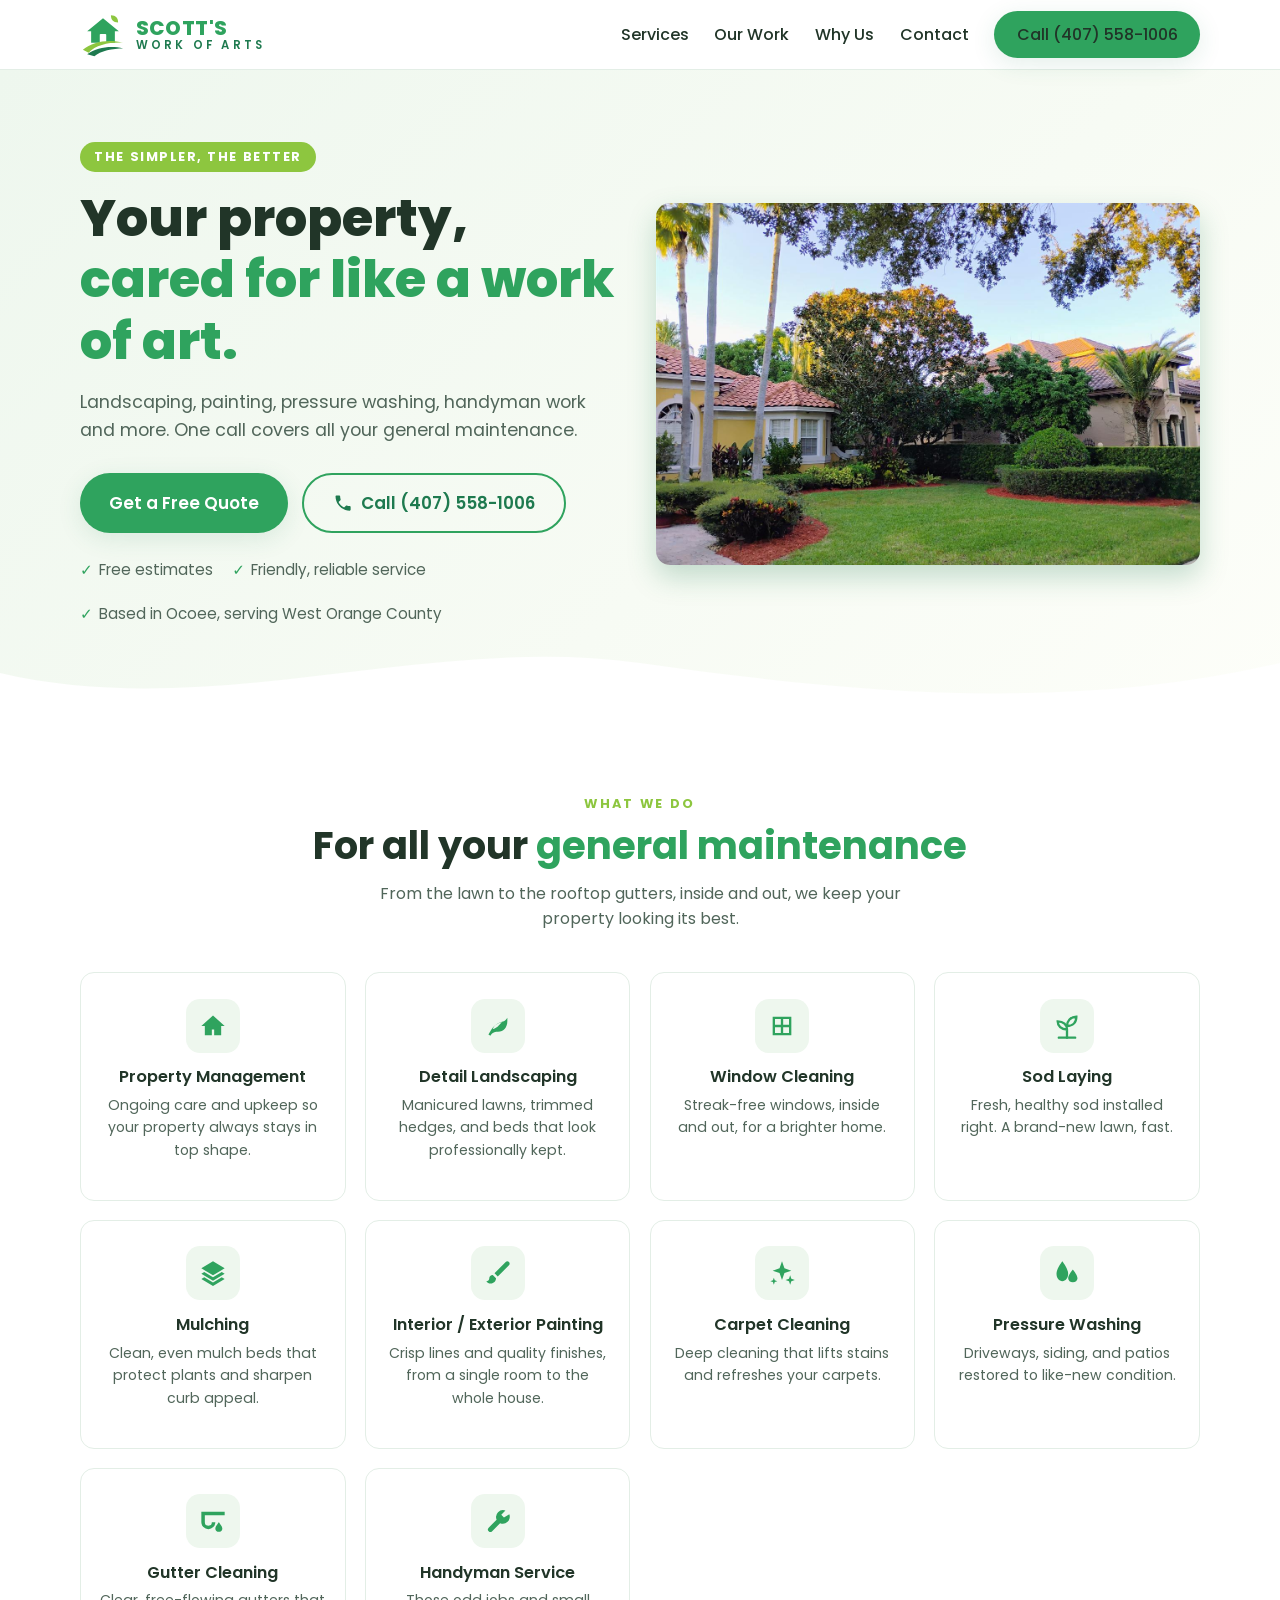
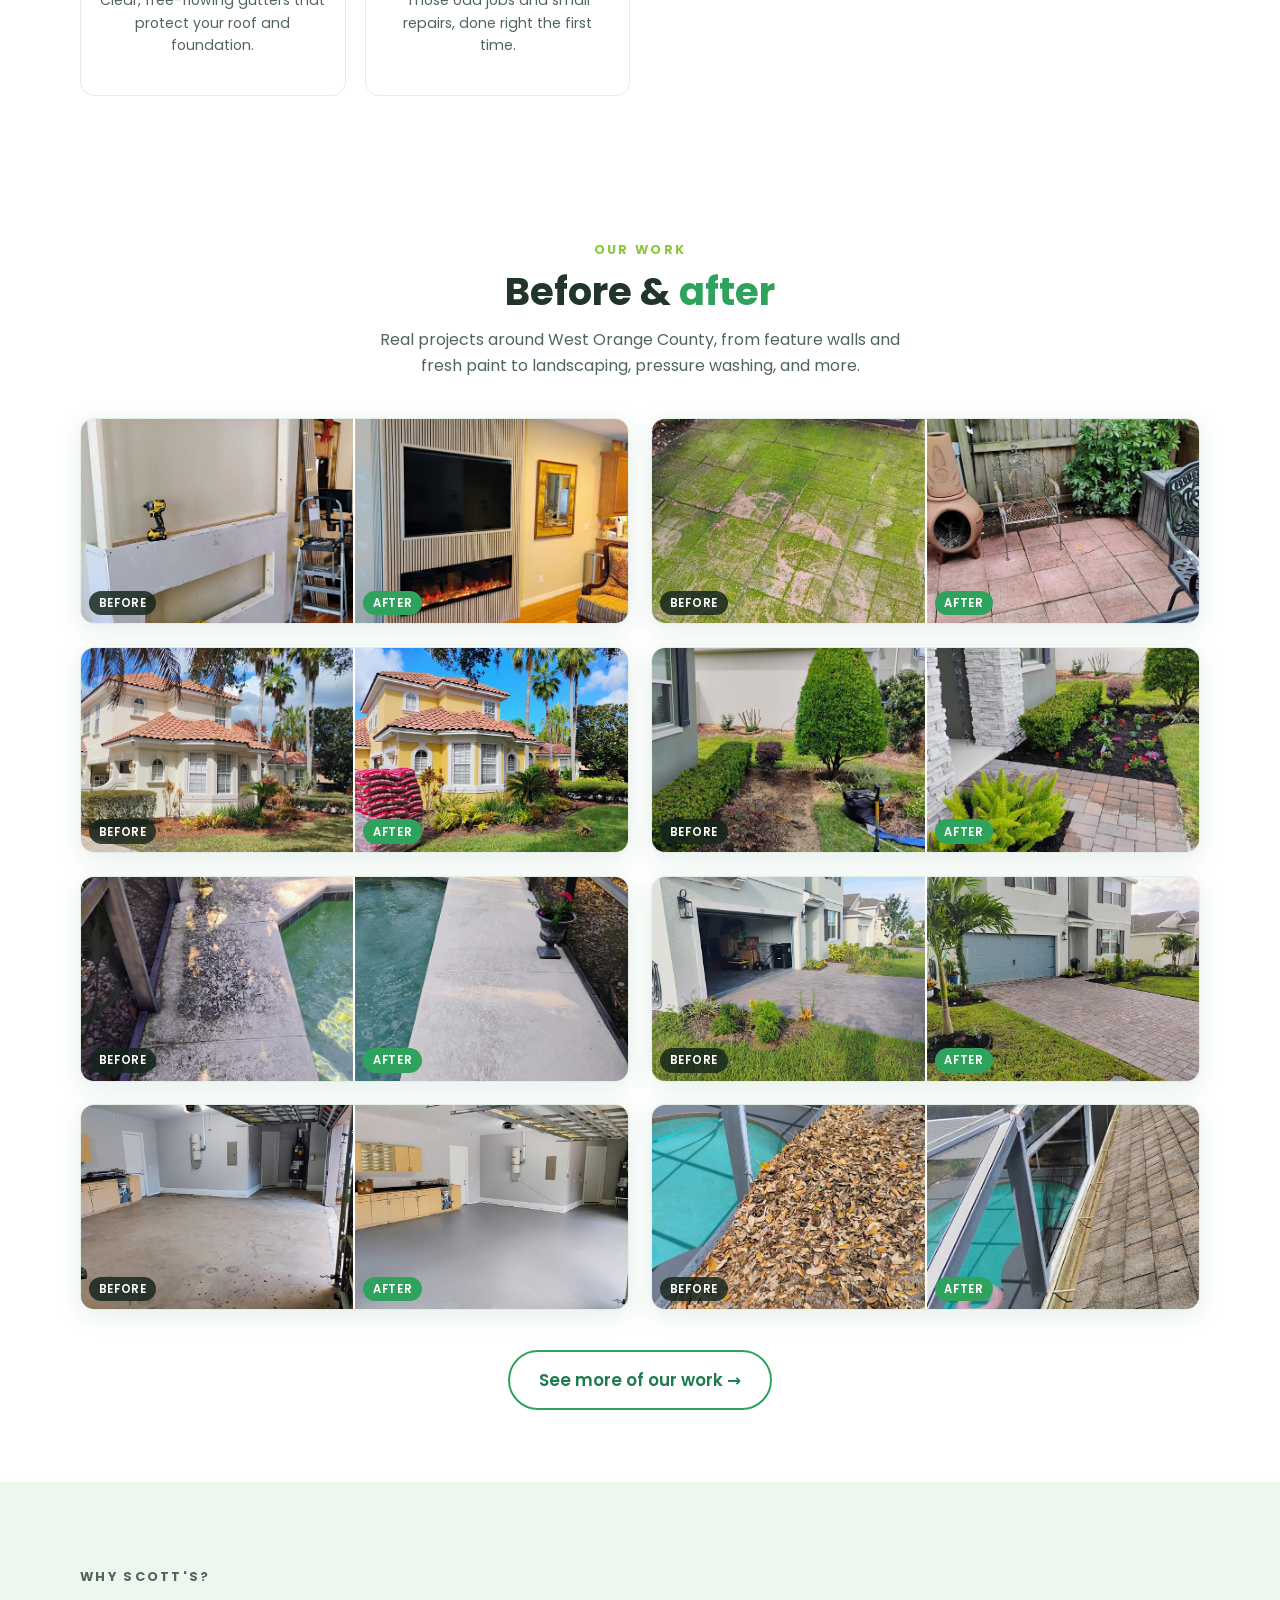
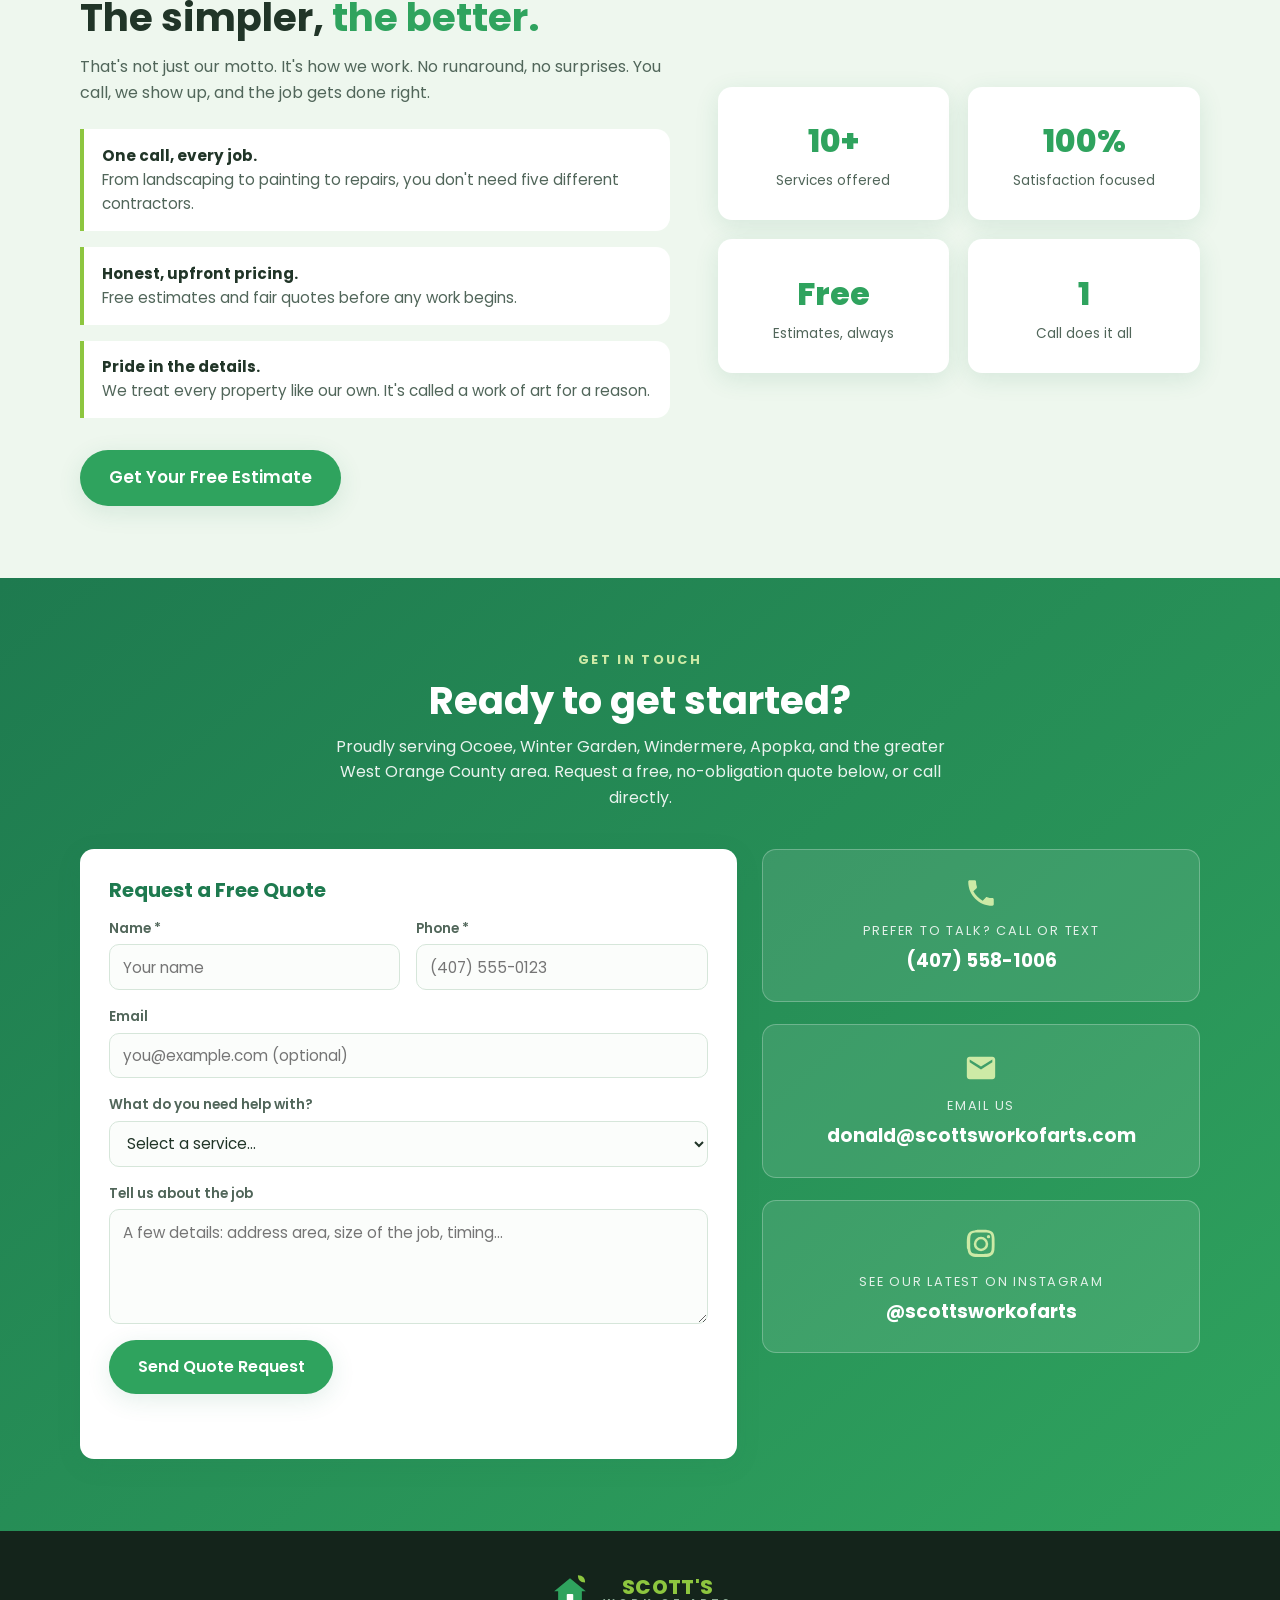
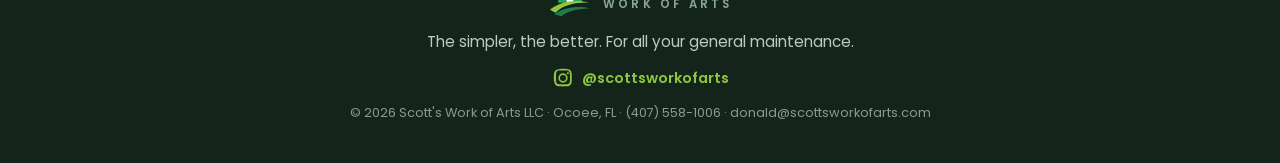
==== commit 2e318c43: "Simplify logo to a single house with a leaf chimney The old two-house + flower mark got muddy at sma" ====
--- a/index.html
+++ b/index.html
@@ -44,18 +44,11 @@
   <!-- Logo mark + service icons (inline SVG sprite) -->
   <svg width="0" height="0" style="position:absolute" aria-hidden="true">
     <symbol id="logo-mark" viewBox="0 0 64 64">
-      <path d="M22 24 L36 12 L50 24 L46 24 L46 30 L26 30 L26 24 Z" fill="#1e7a4f"/>
-      <rect x="40" y="13" width="4" height="7" fill="#1e7a4f"/>
-      <path d="M10 30 L22 20 L34 30 L31 30 L31 40 L13 40 L13 30 Z" fill="#2fa35e"/>
-      <rect x="19" y="31" width="6" height="6" rx="1" fill="#ffffff"/>
-      <circle cx="52" cy="22" r="3.4" fill="#7cc242"/>
-      <circle cx="57" cy="26" r="3.4" fill="#7cc242"/>
-      <circle cx="47.5" cy="27" r="3.4" fill="#7cc242"/>
-      <circle cx="52.5" cy="29.5" r="3.8" fill="#8dc63f"/>
-      <rect x="51" y="30" width="2.4" height="10" fill="#2fa35e"/>
-      <path d="M2 50 C14 38 34 36 62 40 C46 38 20 42 8 54 Z" fill="#8dc63f"/>
-      <path d="M6 56 C22 44 42 42 62 46 C48 45 26 48 14 58 Z" fill="#2fa35e"/>
-      <path d="M14 61 C30 51 48 49 62 52 C50 52 32 54 22 62 Z" fill="#1e7a4f"/>
+      <path d="M32 10 L54 28 L48.5 28 L48.5 44 L15.5 44 L15.5 28 L10 28 Z" fill="#2fa35e"/>
+      <path d="M43 6 C50 6 53 10 53 16 C46 16 43 12 43 6 Z" fill="#8dc63f"/>
+      <rect x="27.5" y="32" width="9" height="12" rx="1.2" fill="#ffffff"/>
+      <path d="M4 54 C18 42 40 39 60 44 C42 43 22 47 12 58 Z" fill="#8dc63f"/>
+      <path d="M10 60 C24 50 44 48 60 52 C46 52 28 55 20 63 Z" fill="#1e7a4f"/>
     </symbol>
     <symbol id="ic-home" viewBox="0 0 24 24"><path d="M12 3 2 12h3v8h6v-5h2v5h6v-8h3L12 3z"/></symbol>
     <symbol id="ic-leaf" viewBox="0 0 24 24"><path d="M17 8C8 10 5.9 16.2 3.8 19.3l1.7 1C6.5 18.8 8 17 12 17c5 0 8-4 8-9V5c-1 1.5-2 2.5-3 3zM7.5 14.5C9 11 12 9.5 15.5 8.5 13 11 11 14 7.5 14.5z"/></symbol>
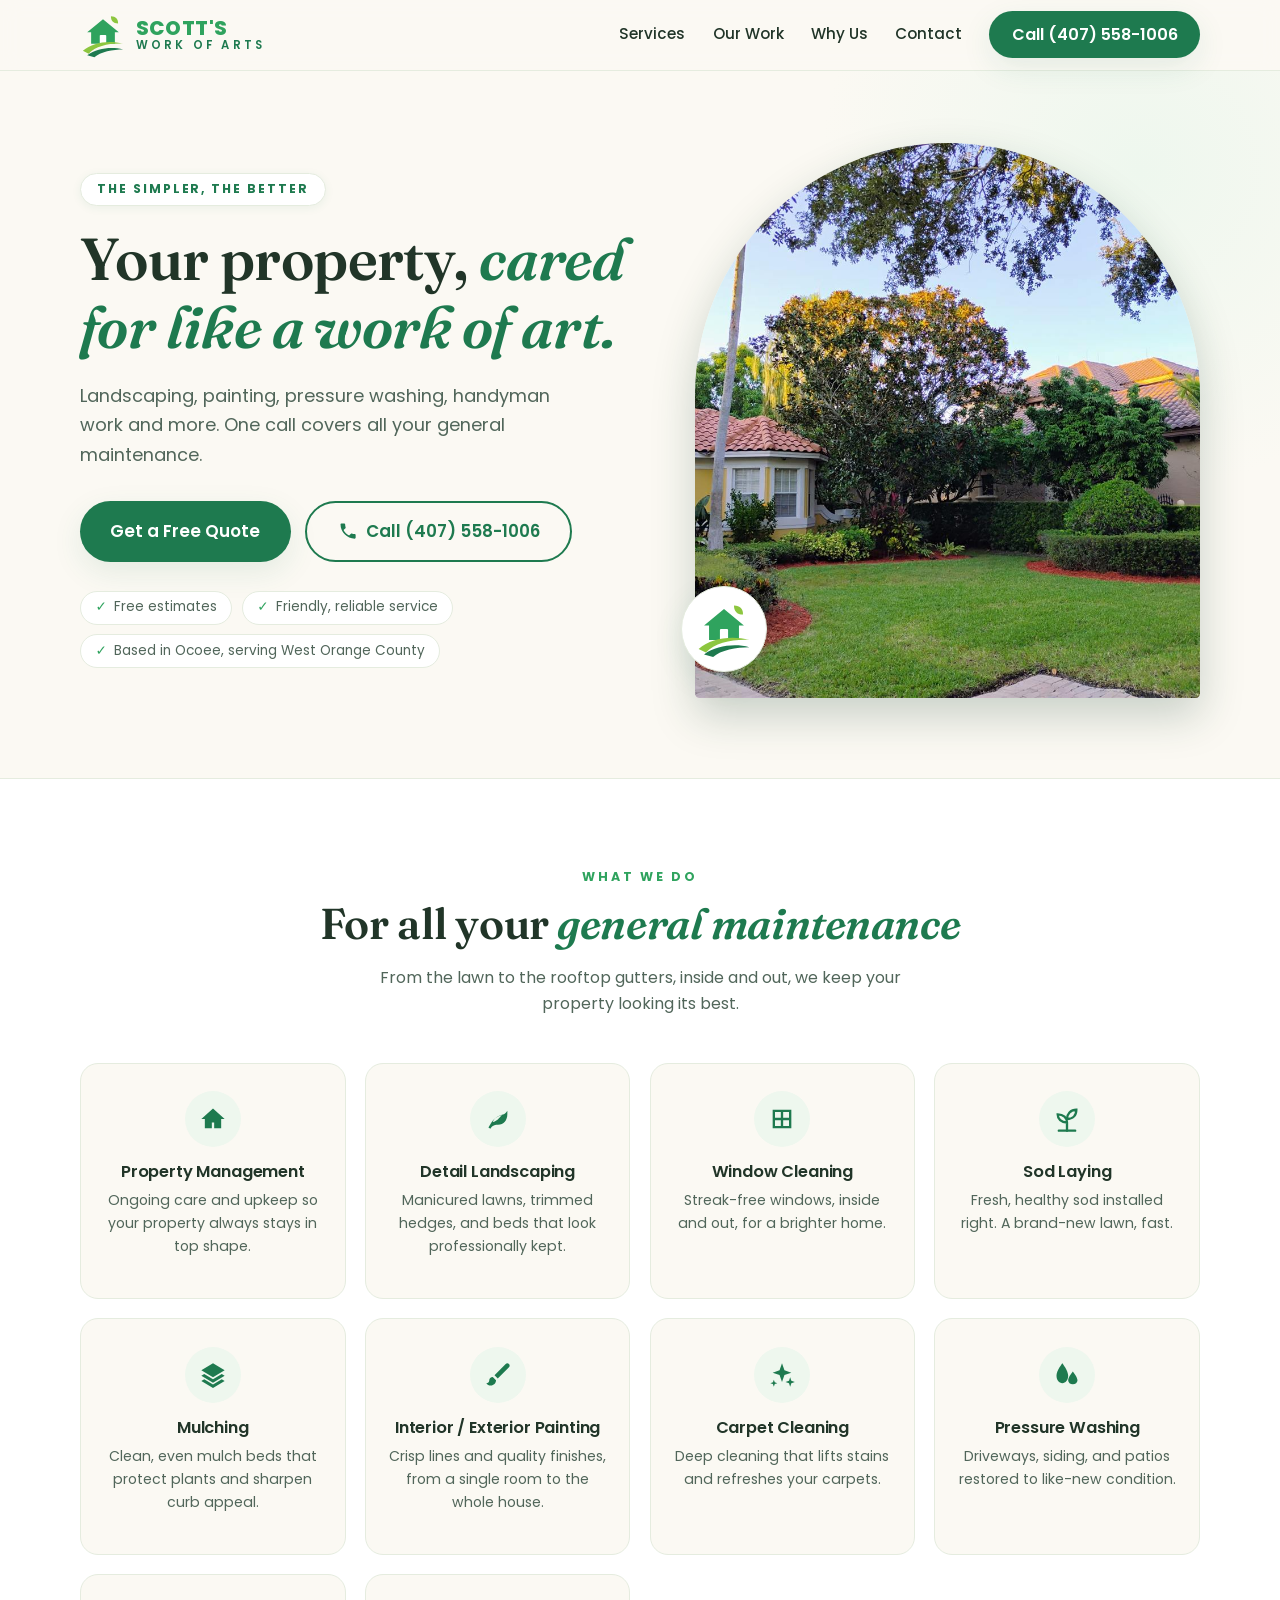
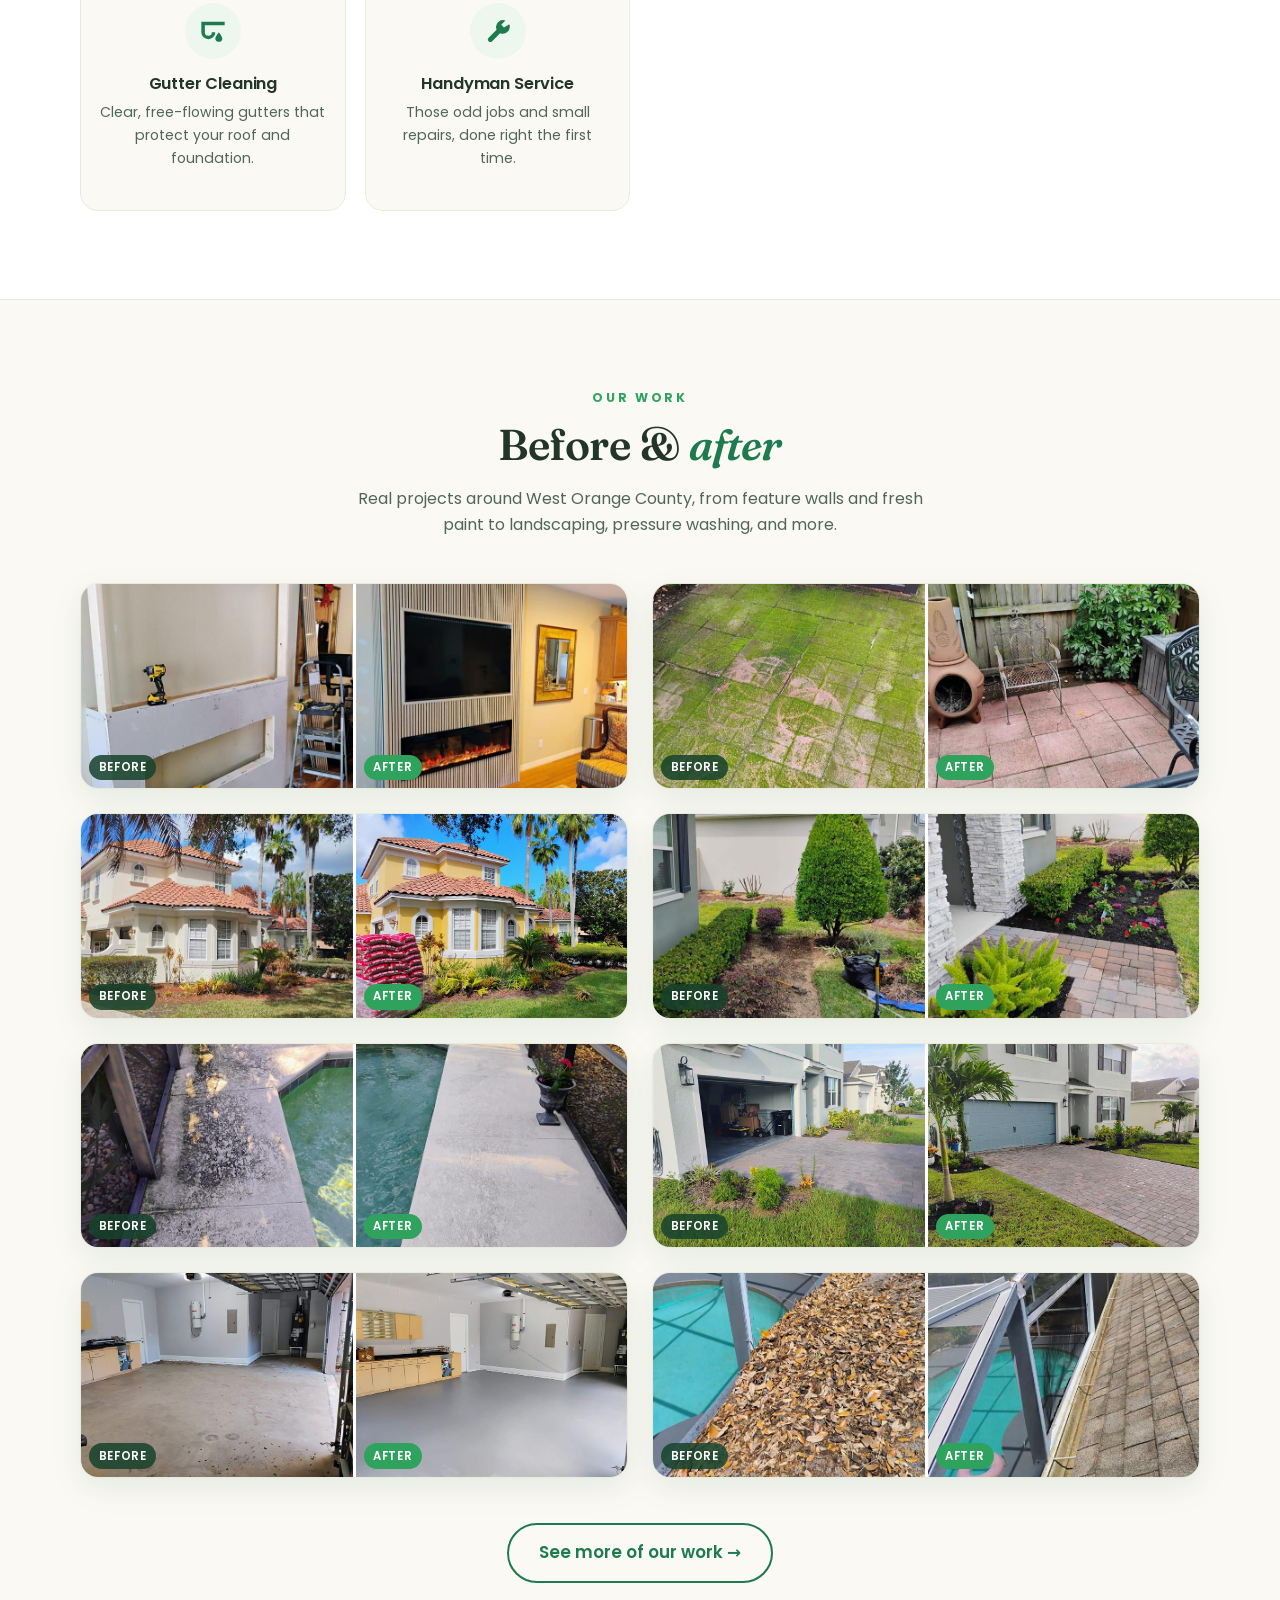
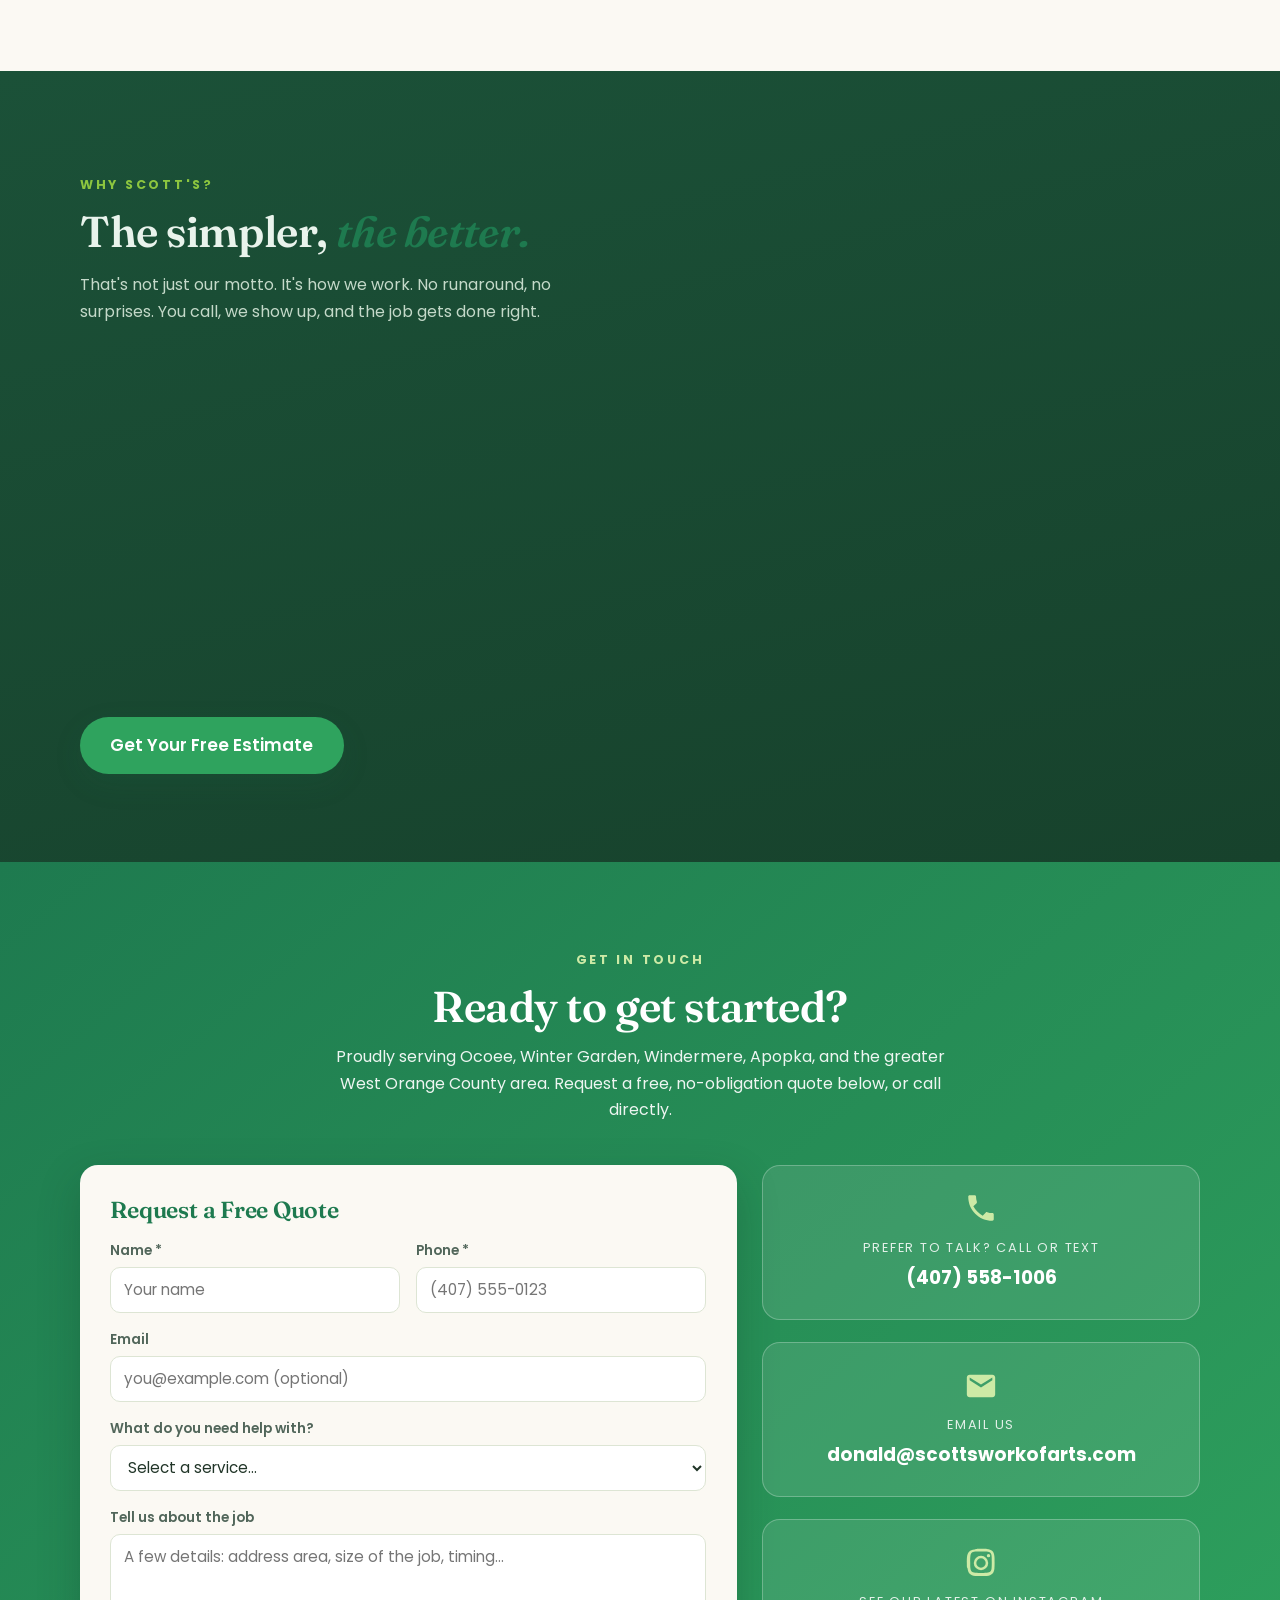
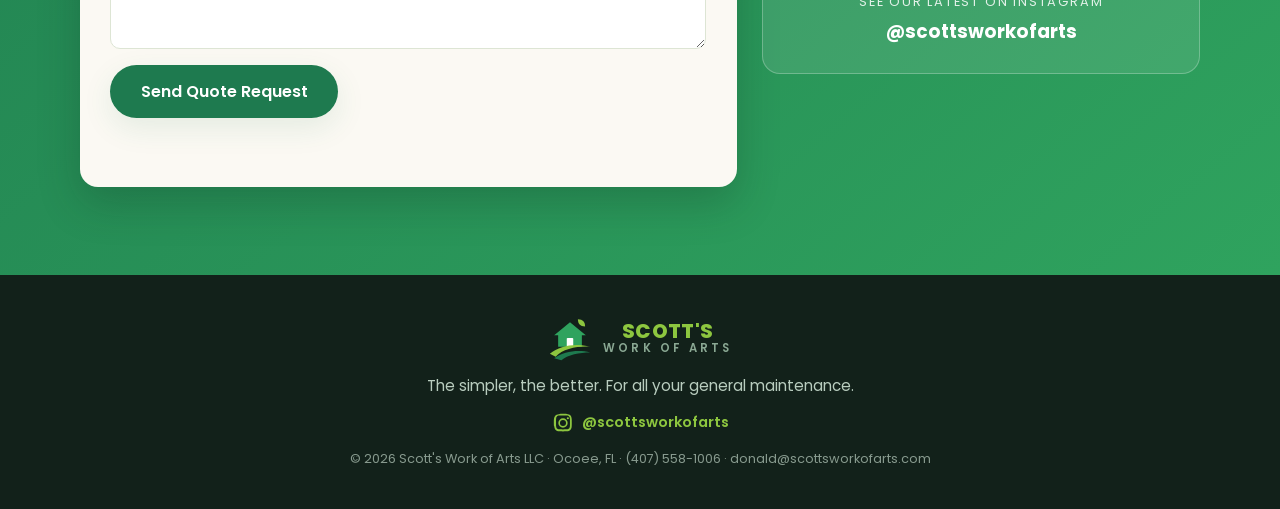
==== commit 02947594: "Redesign: editorial garden look, same palette and identity - Warm cream canvas instead of flat white" ====
--- a/index.html
+++ b/index.html
@@ -16,7 +16,7 @@
   <meta name="twitter:card" content="summary_large_image">
   <link rel="preconnect" href="https://fonts.googleapis.com">
   <link rel="preconnect" href="https://fonts.gstatic.com" crossorigin>
-  <link href="https://fonts.googleapis.com/css2?family=Poppins:wght@400;500;600;700;800&display=swap" rel="stylesheet">
+  <link href="https://fonts.googleapis.com/css2?family=Fraunces:ital,opsz,wght@0,9..144,500..700;1,9..144,500..700&family=Poppins:wght@400;500;600;700;800&display=swap" rel="stylesheet">
   <link rel="stylesheet" href="css/style.css">
   <link rel="icon" type="image/svg+xml" href="img/favicon.svg">
   <script type="application/ld+json">
@@ -110,10 +110,8 @@
       </div>
       <div class="hero-art">
         <img class="hero-photo" src="img/hero.jpg" fetchpriority="high" alt="Freshly landscaped front yard with a manicured lawn, trimmed hedges and red mulch beds">
-      </div>
-    </div>
-    <div class="hero-wave" aria-hidden="true">
-      <svg viewBox="0 0 1440 90" preserveAspectRatio="none"><path d="M0,40 C240,90 480,0 720,30 C960,60 1200,80 1440,30 L1440,90 L0,90 Z" fill="#ffffff"/></svg>
+        <span class="hero-badge" aria-hidden="true"><svg viewBox="0 0 64 64"><use href="#logo-mark"></use></svg></span>
+      </div>
     </div>
   </section>
 
--- a/css/style.css
+++ b/css/style.css
@@ -4,12 +4,16 @@
   --green: #2fa35e;
   --green-light: #8dc63f;
   --green-pale: #eef7ee;
+  --forest: #17422c;
+  --cream: #fbf9f3;
   --ink: #213528;
   --ink-soft: #51665a;
   --white: #ffffff;
-  --radius: 14px;
-  --shadow: 0 6px 24px rgba(30, 122, 79, 0.12);
+  --line: #e5ecdf;
+  --radius: 18px;
+  --shadow: 0 10px 30px rgba(30, 122, 79, 0.1);
   --font: 'Poppins', system-ui, -apple-system, 'Segoe UI', sans-serif;
+  --font-display: 'Fraunces', Georgia, 'Times New Roman', serif;
 }
 
 * { margin: 0; padding: 0; box-sizing: border-box; }
@@ -19,8 +23,8 @@
 body {
   font-family: var(--font);
   color: var(--ink);
-  line-height: 1.6;
-  background: var(--white);
+  line-height: 1.65;
+  background: var(--cream);
 }
 
 .container {
@@ -28,23 +32,31 @@
   margin-inline: auto;
 }
 
-h1, h2, h3 { line-height: 1.2; }
-
-.accent { color: var(--green); }
+h1, h2, h3 {
+  font-family: var(--font-display);
+  font-weight: 600;
+  line-height: 1.15;
+  letter-spacing: -0.01em;
+}
+
+.accent {
+  color: var(--green-dark);
+  font-style: italic;
+}
 
 .section-kicker {
   text-transform: uppercase;
-  letter-spacing: 0.18em;
-  font-size: 0.8rem;
+  letter-spacing: 0.22em;
+  font-size: 0.78rem;
   font-weight: 700;
-  color: var(--green-light);
-  margin-bottom: 0.5rem;
+  color: var(--green);
+  margin-bottom: 0.7rem;
 }
 
 .section-lead {
   color: var(--ink-soft);
-  max-width: 560px;
-  margin: 0.75rem auto 0;
+  max-width: 580px;
+  margin: 1rem auto 0;
 }
 
 /* ===== Buttons ===== */
@@ -57,25 +69,25 @@
   text-decoration: none;
   border-radius: 999px;
   padding: 0.65rem 1.4rem;
-  transition: transform 0.15s ease, box-shadow 0.15s ease, background 0.15s ease;
+  transition: transform 0.15s ease, box-shadow 0.15s ease, background 0.15s ease, color 0.15s ease;
 }
 
 .btn:hover { transform: translateY(-2px); }
 
 .btn-primary {
-  background: var(--green);
+  background: var(--green-dark);
   color: var(--white);
   box-shadow: var(--shadow);
 }
-.btn-primary:hover { background: var(--green-dark); }
+.btn-primary:hover { background: var(--green); }
 
 .btn-outline {
-  border: 2px solid var(--green);
+  border: 2px solid var(--green-dark);
   color: var(--green-dark);
 }
 .btn-outline:hover { background: var(--green-pale); }
 
-.btn-lg { padding: 0.9rem 1.8rem; font-size: 1.05rem; }
+.btn-lg { padding: 0.9rem 1.9rem; font-size: 1.05rem; }
 
 .icon { width: 1.2em; height: 1.2em; fill: currentColor; }
 
@@ -84,9 +96,9 @@
   position: sticky;
   top: 0;
   z-index: 50;
-  background: rgba(255, 255, 255, 0.95);
-  backdrop-filter: blur(8px);
-  border-bottom: 1px solid #e3eee6;
+  background: rgba(251, 249, 243, 0.92);
+  backdrop-filter: blur(10px);
+  border-bottom: 1px solid var(--line);
 }
 
 .header-inner {
@@ -108,6 +120,7 @@
 .brand-text { display: flex; flex-direction: column; line-height: 1.05; }
 
 .brand-name {
+  font-family: var(--font);
   font-weight: 800;
   font-size: 1.25rem;
   letter-spacing: 0.02em;
@@ -124,16 +137,23 @@
 .site-nav {
   display: flex;
   align-items: center;
-  gap: 1.6rem;
-}
-
-.site-nav a {
+  gap: 1.7rem;
+}
+
+.site-nav a:not(.btn) {
   text-decoration: none;
   color: var(--ink);
   font-weight: 500;
-}
-
-.site-nav a:not(.btn):hover { color: var(--green); }
+  font-size: 0.95rem;
+  padding-bottom: 2px;
+  background: linear-gradient(var(--green), var(--green)) left bottom / 0% 2px no-repeat;
+  transition: background-size 0.25s ease, color 0.15s ease;
+}
+
+.site-nav a:not(.btn):hover {
+  color: var(--green-dark);
+  background-size: 100% 2px;
+}
 
 .nav-toggle {
   display: none;
@@ -155,121 +175,152 @@
 /* ===== Hero ===== */
 .hero {
   position: relative;
-  background: linear-gradient(135deg, var(--green-pale) 0%, #f7fbf4 60%, #fdfef9 100%);
-  padding: 4.5rem 0 6rem;
+  padding: 4.5rem 0 5rem;
   overflow: hidden;
 }
 
+/* soft green wash behind the photo side */
+.hero::before {
+  content: '';
+  position: absolute;
+  top: -220px;
+  right: -180px;
+  width: 640px;
+  height: 640px;
+  border-radius: 50%;
+  background: radial-gradient(closest-side, var(--green-pale), rgba(238, 247, 238, 0));
+  pointer-events: none;
+}
+
 .hero-inner {
-  display: grid;
-  grid-template-columns: 1.2fr 0.8fr;
-  align-items: center;
-  gap: 2rem;
+  position: relative;
+  display: grid;
+  grid-template-columns: 1.05fr 0.95fr;
+  align-items: center;
+  gap: 3.5rem;
 }
 
 .hero-kicker {
   display: inline-block;
-  background: var(--green-light);
-  color: var(--white);
+  background: var(--white);
+  color: var(--green-dark);
+  border: 1px solid var(--line);
   font-weight: 700;
-  font-size: 0.8rem;
-  letter-spacing: 0.12em;
+  font-size: 0.76rem;
+  letter-spacing: 0.16em;
   text-transform: uppercase;
-  padding: 0.3rem 0.9rem;
+  padding: 0.35rem 1rem;
   border-radius: 999px;
-  margin-bottom: 1rem;
+  margin-bottom: 1.2rem;
+  box-shadow: 0 2px 10px rgba(30, 122, 79, 0.07);
 }
 
 .hero h1 {
-  font-size: clamp(2rem, 4.5vw, 3.2rem);
-  font-weight: 800;
+  font-size: clamp(2.3rem, 5vw, 3.7rem);
 }
 
 .hero-lead {
-  margin-top: 1rem;
-  font-size: 1.1rem;
+  margin-top: 1.2rem;
+  font-size: 1.12rem;
   color: var(--ink-soft);
-  max-width: 520px;
+  max-width: 500px;
 }
 
 .hero-actions {
   display: flex;
   flex-wrap: wrap;
   gap: 0.9rem;
+  margin-top: 2rem;
+}
+
+.hero-points {
+  display: flex;
+  flex-wrap: wrap;
+  gap: 0.6rem;
+  list-style: none;
   margin-top: 1.8rem;
 }
 
-.hero-points {
-  display: flex;
-  flex-wrap: wrap;
-  gap: 1.2rem;
-  list-style: none;
-  margin-top: 1.6rem;
+.hero-points li {
+  background: var(--white);
+  border: 1px solid var(--line);
+  border-radius: 999px;
+  padding: 0.3rem 0.9rem;
+  font-size: 0.85rem;
   color: var(--ink-soft);
-  font-size: 0.95rem;
 }
 
 .hero-points li::before {
-  content: '✓';
+  content: '\2713';
   color: var(--green);
   font-weight: 700;
-  margin-right: 0.4rem;
-}
-
-.hero-art { display: flex; justify-content: center; }
+  margin-right: 0.45rem;
+}
+
+.hero-art {
+  position: relative;
+  display: flex;
+  justify-content: center;
+}
 
 .hero-photo {
   width: 100%;
-  aspect-ratio: 4 / 3;
+  aspect-ratio: 10 / 11;
   object-fit: cover;
-  border-radius: var(--radius);
-  box-shadow: 0 12px 28px rgba(30, 122, 79, 0.25);
-}
-
-/* On wide screens, give the photo an equal share of the hero */
-@media (min-width: 861px) {
-  .hero-inner { grid-template-columns: 1fr 1fr; }
-  .hero-photo { aspect-ratio: 3 / 2; }
-}
-
-.hero-wave {
+  border-radius: 999px 999px var(--radius) var(--radius);
+  box-shadow: 0 18px 44px rgba(23, 66, 44, 0.22);
+}
+
+/* logo roundel tucked onto the arch */
+.hero-badge {
   position: absolute;
-  inset-inline: 0;
-  bottom: -1px;
-  line-height: 0;
-}
-
-.hero-wave svg { width: 100%; height: 90px; display: block; }
+  left: -14px;
+  bottom: 26px;
+  width: 86px;
+  height: 86px;
+  border-radius: 50%;
+  background: var(--white);
+  border: 1px solid var(--line);
+  box-shadow: var(--shadow);
+  display: flex;
+  align-items: center;
+  justify-content: center;
+}
+
+.hero-badge svg { width: 58px; height: 58px; }
+
+/* ===== Sections shared ===== */
+.services, .work, .why-us, .contact { padding: 5.5rem 0; }
+
+.services h2, .work h2, .why-us h2, .contact h2 {
+  font-size: clamp(1.9rem, 4vw, 2.7rem);
+}
 
 /* ===== Services ===== */
 .services {
-  padding: 4.5rem 0;
+  background: var(--white);
+  border-block: 1px solid var(--line);
   text-align: center;
-}
-
-.services h2, .why-us h2, .contact h2 {
-  font-size: clamp(1.7rem, 3.5vw, 2.4rem);
-  font-weight: 700;
 }
 
 .service-grid {
   display: grid;
   grid-template-columns: repeat(auto-fit, minmax(210px, 1fr));
   gap: 1.2rem;
-  margin-top: 2.5rem;
+  margin-top: 2.8rem;
 }
 
 .service-card {
   display: block;
   text-decoration: none;
   color: inherit;
-  background: var(--white);
-  border: 1px solid #e3eee6;
+  background: var(--cream);
+  border: 1px solid var(--line);
   border-radius: var(--radius);
-  padding: 1.6rem 1.2rem 2.4rem;
+  padding: 1.7rem 1.2rem 2.5rem;
   text-align: center;
   position: relative;
-  transition: transform 0.18s ease, box-shadow 0.18s ease, border-color 0.18s ease;
+  transition: transform 0.18s ease, box-shadow 0.18s ease, border-color 0.18s ease, background 0.18s ease;
 }
 
 .service-card::after {
@@ -277,10 +328,10 @@
   position: absolute;
   left: 0;
   right: 0;
-  bottom: 0.8rem;
+  bottom: 0.85rem;
   font-size: 0.78rem;
   font-weight: 600;
-  color: var(--green);
+  color: var(--green-dark);
   opacity: 0;
   transition: opacity 0.18s ease;
 }
@@ -297,15 +348,16 @@
 
 .service-card:hover {
   transform: translateY(-4px);
+  background: var(--white);
   box-shadow: var(--shadow);
   border-color: var(--green-light);
 }
 
 .service-icon {
-  width: 54px;
-  height: 54px;
-  margin: 0 auto 0.9rem;
-  border-radius: 14px;
+  width: 56px;
+  height: 56px;
+  margin: 0 auto 1rem;
+  border-radius: 50%;
   background: var(--green-pale);
   display: flex;
   align-items: center;
@@ -315,11 +367,15 @@
 .service-icon svg {
   width: 28px;
   height: 28px;
-  fill: var(--green);
-  color: var(--green);
-}
-
-.service-card h3 { font-size: 1.02rem; font-weight: 600; }
+  fill: var(--green-dark);
+  color: var(--green-dark);
+}
+
+.service-card h3 {
+  font-family: var(--font);
+  font-size: 1.02rem;
+  font-weight: 600;
+}
 
 .service-card p {
   margin-top: 0.45rem;
@@ -328,20 +384,12 @@
 }
 
 /* ===== Our Work ===== */
-.work {
-  padding: 4.5rem 0;
-  text-align: center;
-}
-
-.work h2 {
-  font-size: clamp(1.7rem, 3.5vw, 2.4rem);
-  font-weight: 700;
-}
+.work { text-align: center; }
 
 .work-page { padding-top: 5.5rem; }
 
 .work-back {
-  margin-top: 0.4rem;
+  margin-top: 0.6rem;
   font-weight: 600;
 }
 
@@ -352,25 +400,25 @@
 
 .work-back a:hover { text-decoration: underline; }
 
-.work-more { margin-top: 2.5rem; }
+.work-more { margin-top: 2.8rem; }
 
 /* Before / After */
 .ba-grid {
   display: grid;
   grid-template-columns: 1fr 1fr;
-  gap: 1.4rem;
-  margin-top: 2.5rem;
+  gap: 1.5rem;
+  margin-top: 2.8rem;
 }
 
 .ba-card {
   background: var(--white);
-  border: 1px solid #e3eee6;
+  border: 1px solid var(--line);
   border-radius: var(--radius);
   overflow: hidden;
   box-shadow: var(--shadow);
 }
 
-.ba-pair { display: grid; grid-template-columns: 1fr 1fr; gap: 2px; }
+.ba-pair { display: grid; grid-template-columns: 1fr 1fr; gap: 3px; }
 
 .ba-img {
   position: relative;
@@ -397,7 +445,7 @@
   position: absolute;
   bottom: 8px;
   left: 8px;
-  background: rgba(20, 36, 27, 0.82);
+  background: rgba(23, 66, 44, 0.85);
   color: #fff;
   font-size: 0.72rem;
   font-weight: 600;
@@ -413,14 +461,14 @@
 .gallery {
   display: grid;
   grid-template-columns: repeat(auto-fill, minmax(240px, 1fr));
-  gap: 1rem;
-  margin-top: 1.6rem;
+  gap: 1.1rem;
+  margin-top: 1.8rem;
 }
 
 .gal-item {
   position: relative;
   padding: 0;
-  border: 0;
+  border: 1px solid var(--line);
   cursor: pointer;
   border-radius: var(--radius);
   overflow: hidden;
@@ -441,25 +489,6 @@
 
 .gal-item:focus-visible { outline: 3px solid var(--green); outline-offset: 2px; }
 
-.play-badge {
-  position: absolute;
-  inset: 0;
-  display: flex;
-  align-items: center;
-  justify-content: center;
-  background: rgba(20, 36, 27, 0.28);
-}
-
-.play-badge svg {
-  width: 54px;
-  height: 54px;
-  fill: #fff;
-  background: rgba(47, 163, 94, 0.9);
-  border-radius: 50%;
-  padding: 12px;
-  box-shadow: 0 4px 14px rgba(0, 0, 0, 0.3);
-}
-
 /* Lightbox */
 .lightbox {
   position: fixed;
@@ -468,7 +497,7 @@
   display: none;
   align-items: center;
   justify-content: center;
-  background: rgba(12, 22, 16, 0.92);
+  background: rgba(13, 26, 18, 0.93);
   padding: 3.5rem 1rem 4rem;
 }
 
@@ -526,39 +555,51 @@
 
 /* ===== Why Us ===== */
 .why-us {
-  background: var(--green-pale);
-  padding: 4.5rem 0;
-}
+  background: linear-gradient(165deg, #1b5138, var(--forest));
+  color: #e9f3ec;
+}
+
+.why-us .section-kicker { color: var(--green-light); }
 
 .why-inner {
   display: grid;
   grid-template-columns: 1.1fr 0.9fr;
-  gap: 3rem;
-  align-items: center;
-}
-
-.why-copy > p { color: var(--ink-soft); margin-top: 0.8rem; }
+  gap: 3.5rem;
+  align-items: center;
+}
+
+.why-copy > p {
+  color: #c4d9c9;
+  margin-top: 1rem;
+  max-width: 480px;
+}
 
 .why-list {
   list-style: none;
-  margin: 1.5rem 0 2rem;
+  margin: 1.7rem 0 2.2rem;
   display: grid;
   gap: 1rem;
 }
 
 .why-list li {
-  background: var(--white);
+  background: rgba(255, 255, 255, 0.06);
+  border: 1px solid rgba(255, 255, 255, 0.12);
   border-left: 4px solid var(--green-light);
   border-radius: 0 var(--radius) var(--radius) 0;
-  padding: 0.9rem 1.1rem;
-  color: var(--ink-soft);
+  padding: 0.95rem 1.15rem;
+  color: #c4d9c9;
   font-size: 0.95rem;
 }
 
 .why-list strong {
   display: block;
-  color: var(--ink);
-}
+  color: var(--white);
+}
+
+.why-us .btn-primary {
+  background: var(--green);
+}
+.why-us .btn-primary:hover { background: var(--green-light); color: var(--forest); }
 
 .why-stats {
   display: grid;
@@ -567,9 +608,9 @@
 }
 
 .stat-card {
-  background: var(--white);
+  background: rgba(255, 255, 255, 0.06);
+  border: 1px solid rgba(255, 255, 255, 0.12);
   border-radius: var(--radius);
-  box-shadow: var(--shadow);
   padding: 1.8rem 1rem;
   text-align: center;
   display: flex;
@@ -578,51 +619,52 @@
 }
 
 .stat-number {
-  font-size: 2rem;
-  font-weight: 800;
-  color: var(--green);
+  font-family: var(--font-display);
+  font-style: italic;
+  font-size: 2.3rem;
+  font-weight: 600;
+  color: #cdeaa6;
+  line-height: 1.1;
 }
 
 .stat-label {
   font-size: 0.85rem;
-  color: var(--ink-soft);
+  color: #c4d9c9;
 }
 
 /* ===== Contact ===== */
 .contact {
   background: linear-gradient(140deg, var(--green-dark), var(--green));
   color: var(--white);
-  padding: 4.5rem 0;
   text-align: center;
 }
 
 .section-kicker.light { color: #cdeaa6; }
 
-.contact-lead { margin-top: 0.6rem; opacity: 0.9; max-width: 640px; margin-inline: auto; }
+.contact-lead { margin-top: 0.8rem; opacity: 0.92; max-width: 640px; margin-inline: auto; }
 
 .contact-grid {
   display: grid;
   grid-template-columns: 1.2fr 0.8fr;
   gap: 1.6rem;
-  margin-top: 2.4rem;
+  margin-top: 2.6rem;
   text-align: left;
   align-items: start;
 }
 
 /* --- Quote form --- */
 .quote-form {
-  background: var(--white);
+  background: var(--cream);
   border-radius: var(--radius);
-  box-shadow: var(--shadow);
-  padding: 1.8rem;
+  box-shadow: 0 16px 40px rgba(15, 46, 30, 0.25);
+  padding: 2rem 1.9rem;
   color: var(--ink);
   display: grid;
   gap: 1rem;
 }
 
 .quote-form h3 {
-  font-size: 1.25rem;
-  font-weight: 700;
+  font-size: 1.45rem;
   color: var(--green-dark);
 }
 
@@ -646,10 +688,10 @@
   font-family: var(--font);
   font-size: 0.95rem;
   color: var(--ink);
-  border: 1.5px solid #d6e6da;
+  border: 1.5px solid #dde5d4;
   border-radius: 10px;
   padding: 0.65rem 0.8rem;
-  background: #fbfdfb;
+  background: var(--white);
   width: 100%;
   transition: border-color 0.15s ease;
 }
@@ -718,7 +760,7 @@
 
 /* ===== Footer ===== */
 .site-footer {
-  background: #14241b;
+  background: #12211a;
   color: #b9cdbf;
   padding: 2.5rem 0;
   text-align: center;
@@ -748,11 +790,14 @@
 
 /* ===== Responsive ===== */
 @media (max-width: 860px) {
-  .hero-inner { grid-template-columns: 1fr; text-align: center; }
+  .hero { padding-top: 2.5rem; }
+  .hero::before { display: none; }
+  .hero-inner { grid-template-columns: 1fr; text-align: center; gap: 2rem; }
   .hero-lead { margin-inline: auto; }
   .hero-actions, .hero-points { justify-content: center; }
   .hero-art { order: -1; }
-  .hero-photo { aspect-ratio: 16 / 9; }
+  .hero-photo { aspect-ratio: 16 / 9; border-radius: var(--radius); }
+  .hero-badge { display: none; }
   .why-inner { grid-template-columns: 1fr; }
 
   .nav-toggle { display: flex; }
@@ -763,11 +808,11 @@
     top: 100%;
     left: 0;
     right: 0;
-    background: var(--white);
+    background: var(--cream);
     flex-direction: column;
     padding: 1.2rem 4%;
     gap: 1rem;
-    border-bottom: 1px solid #e3eee6;
+    border-bottom: 1px solid var(--line);
     box-shadow: var(--shadow);
   }
 
@@ -781,3 +826,9 @@
   .lb-prev { left: 0.4rem; }
   .lb-next { right: 0.4rem; }
 }
+
+/* ===== Reveal-on-scroll (class added by JS; stripped after it plays) =====
+   Kept last so its transition beats the cards' own hover transitions,
+   which otherwise override it and make the fade-in snap (no opacity). */
+.reveal { opacity: 0; transform: translateY(16px); transition: opacity 0.55s ease, transform 0.55s ease; }
+.reveal.in { opacity: 1; transform: none; }
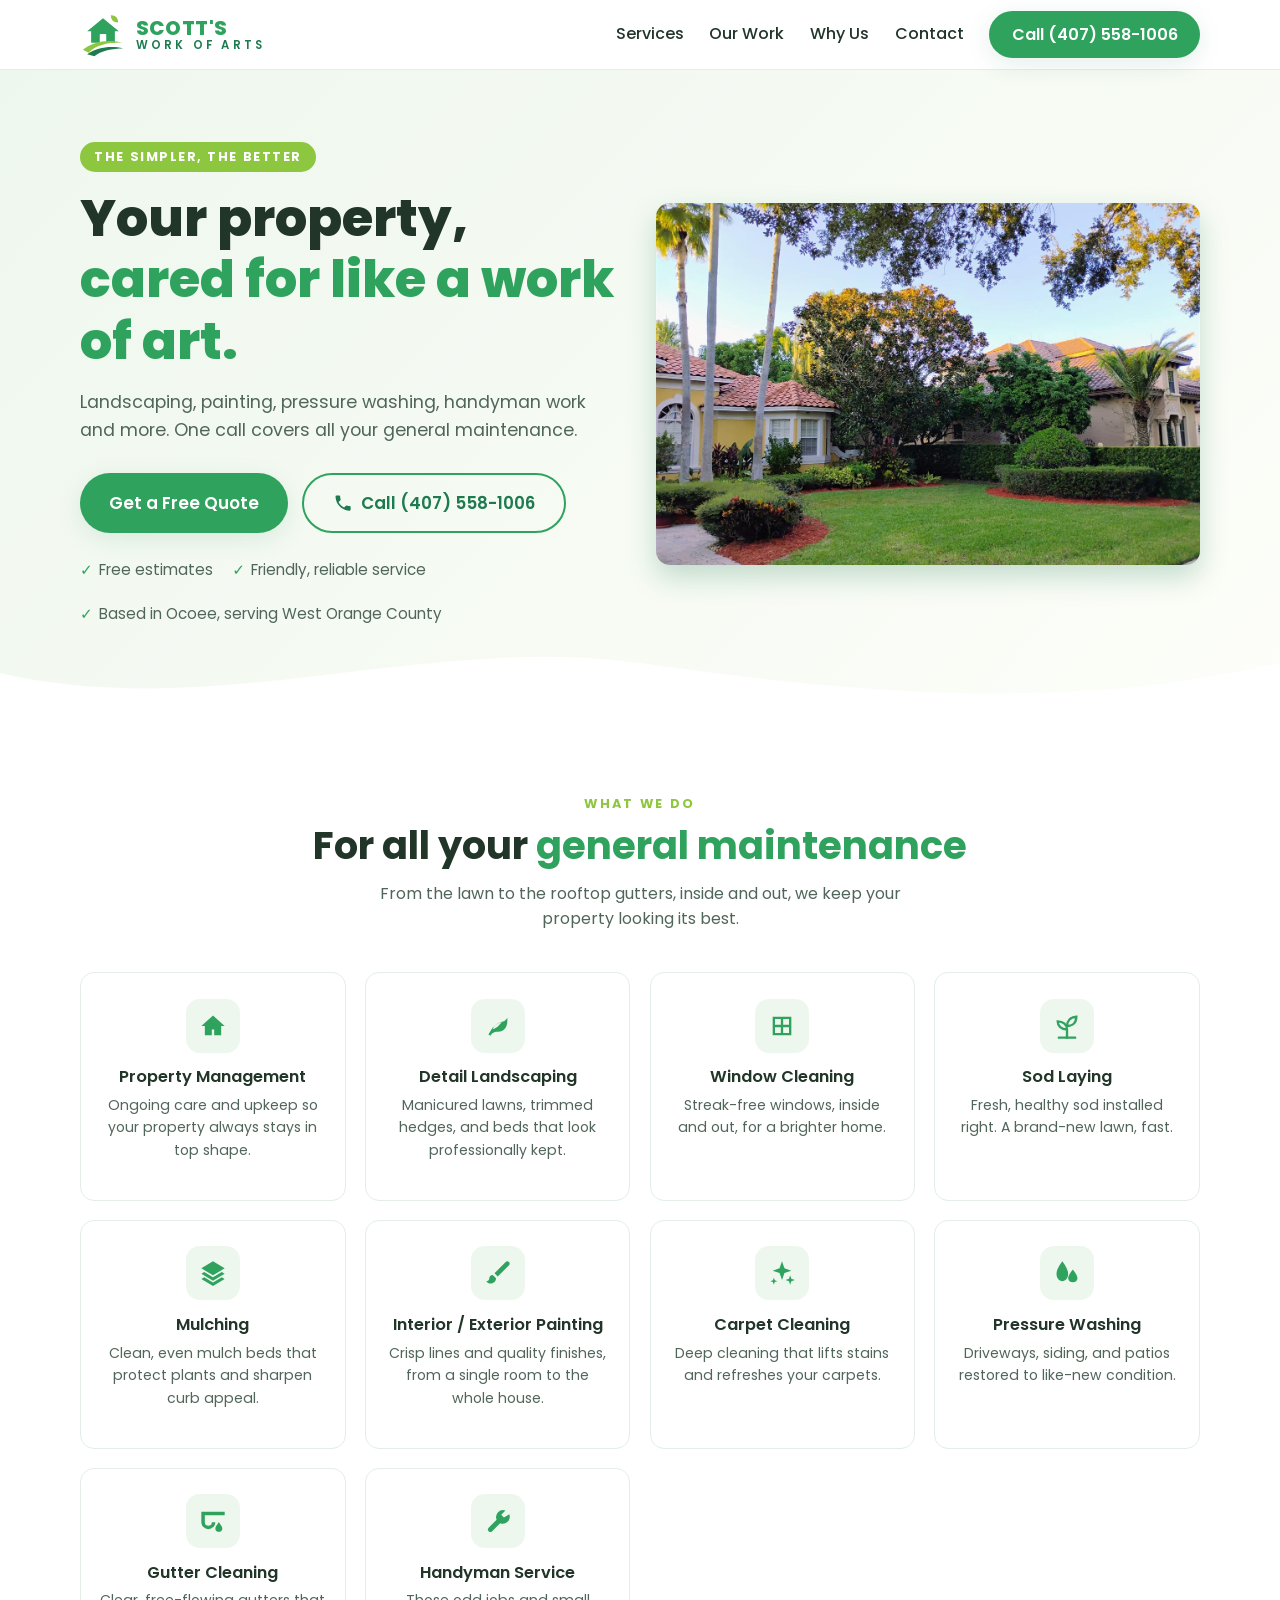
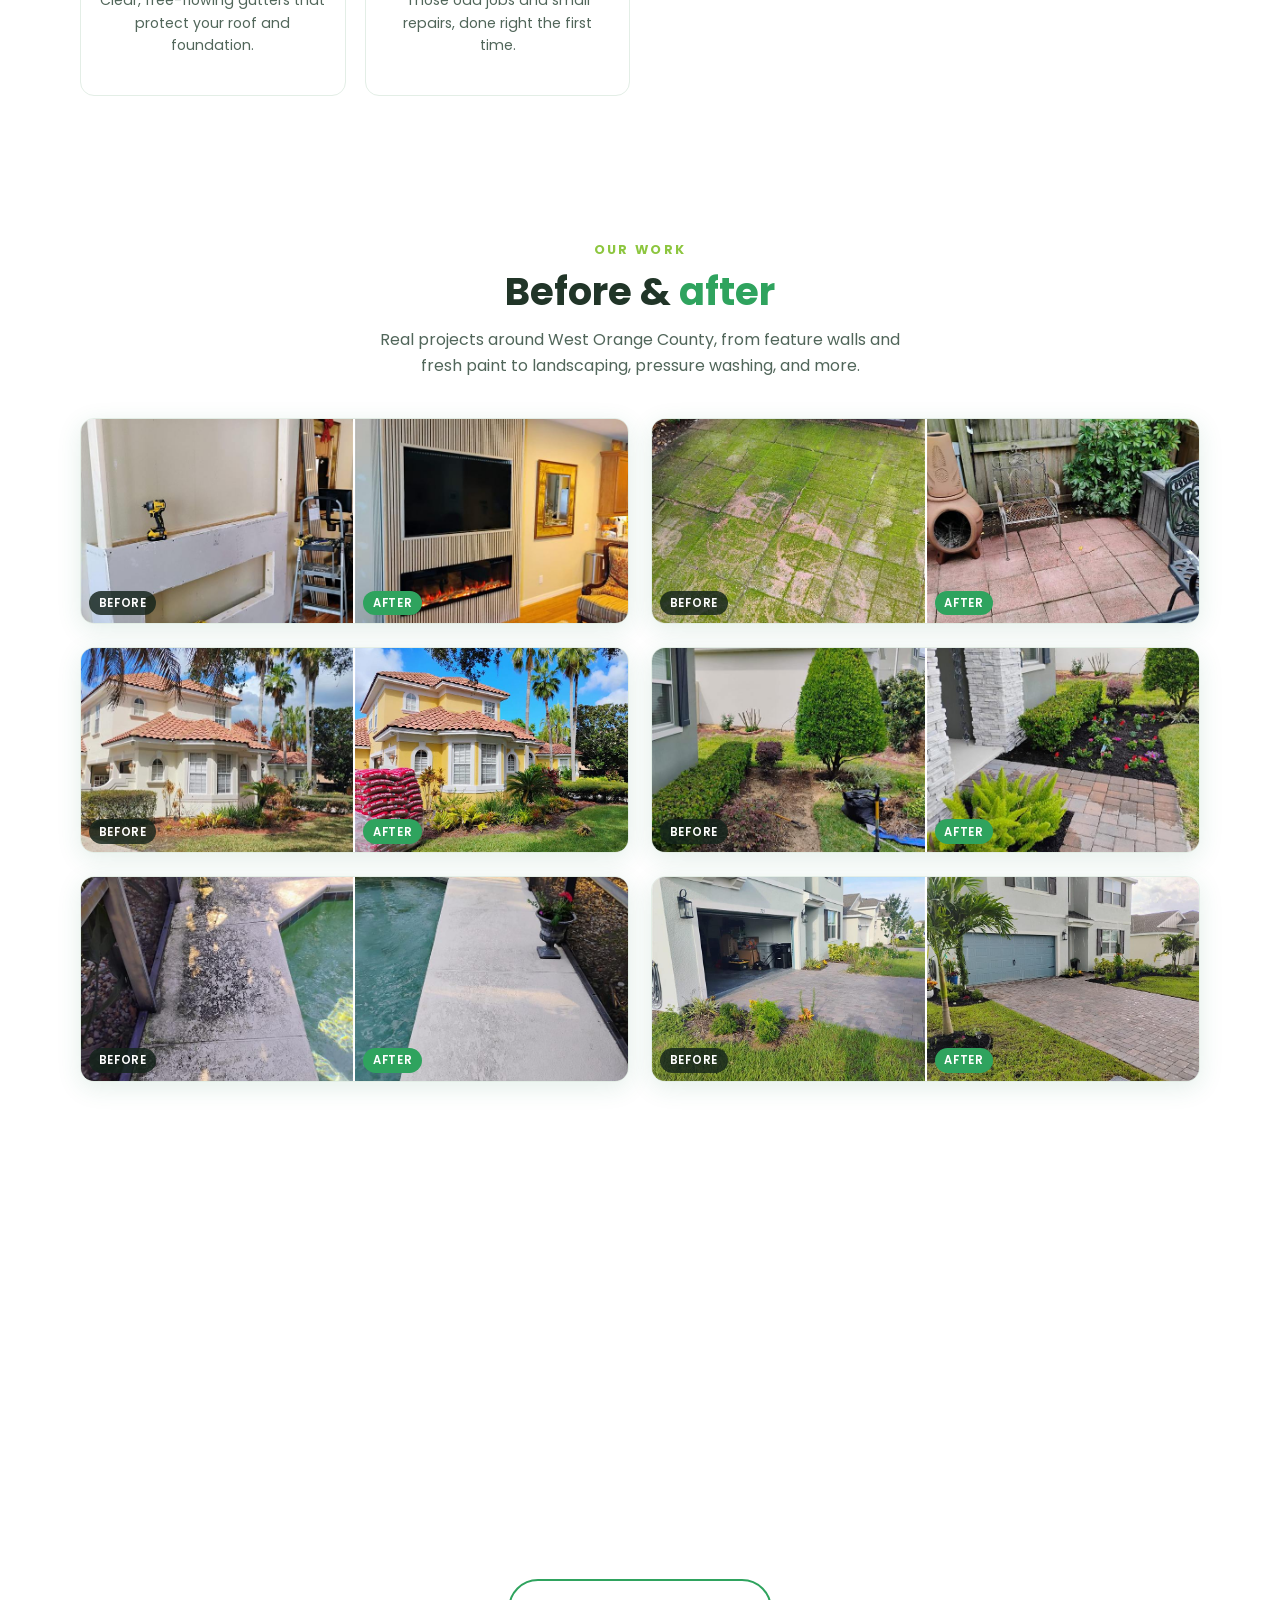
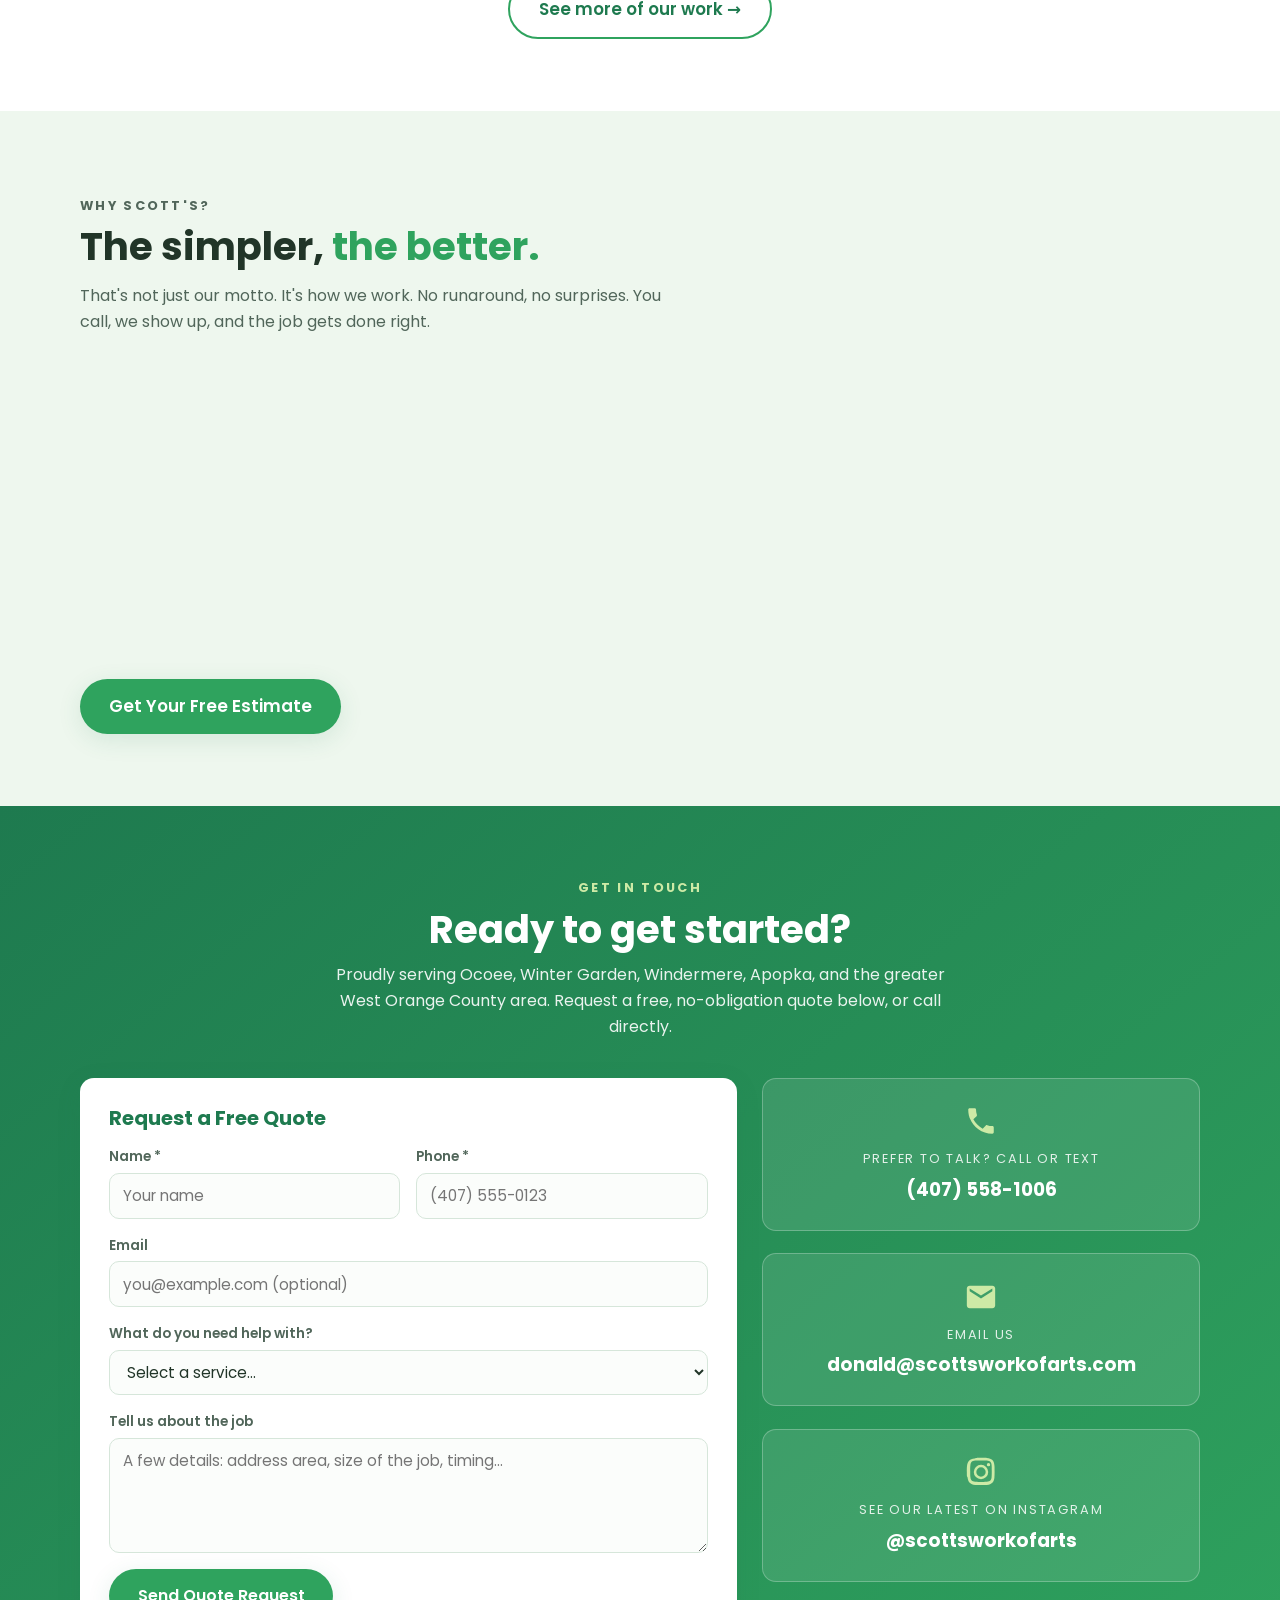
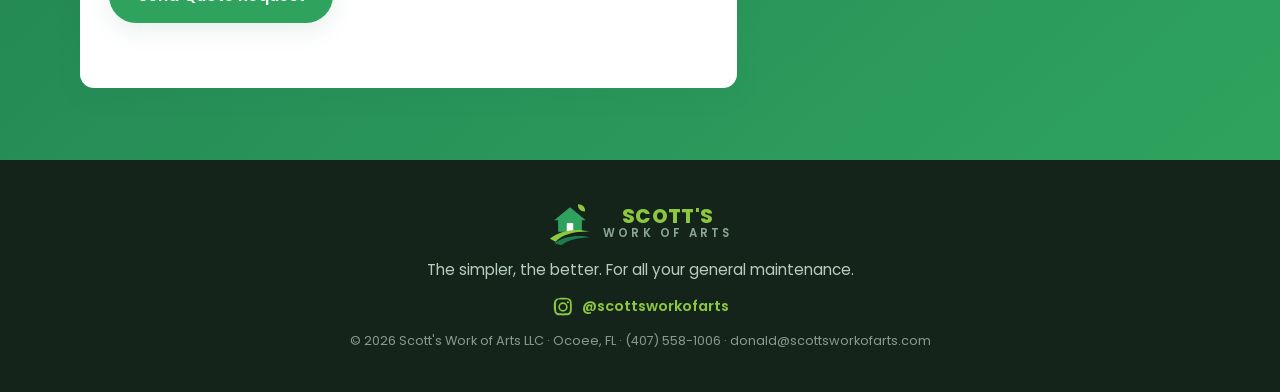
==== commit 2ab3a340: "Add two backyard before/after pairs and their after shots to the gallery Sunroom-side bed (paver wal" ====
--- a/index.html
+++ b/index.html
@@ -16,7 +16,7 @@
   <meta name="twitter:card" content="summary_large_image">
   <link rel="preconnect" href="https://fonts.googleapis.com">
   <link rel="preconnect" href="https://fonts.gstatic.com" crossorigin>
-  <link href="https://fonts.googleapis.com/css2?family=Fraunces:ital,opsz,wght@0,9..144,500..700;1,9..144,500..700&family=Poppins:wght@400;500;600;700;800&display=swap" rel="stylesheet">
+  <link href="https://fonts.googleapis.com/css2?family=Poppins:wght@400;500;600;700;800&display=swap" rel="stylesheet">
   <link rel="stylesheet" href="css/style.css">
   <link rel="icon" type="image/svg+xml" href="img/favicon.svg">
   <script type="application/ld+json">
@@ -110,8 +110,10 @@
       </div>
       <div class="hero-art">
         <img class="hero-photo" src="img/hero.jpg" fetchpriority="high" alt="Freshly landscaped front yard with a manicured lawn, trimmed hedges and red mulch beds">
-        <span class="hero-badge" aria-hidden="true"><svg viewBox="0 0 64 64"><use href="#logo-mark"></use></svg></span>
-      </div>
+      </div>
+    </div>
+    <div class="hero-wave" aria-hidden="true">
+      <svg viewBox="0 0 1440 90" preserveAspectRatio="none"><path d="M0,40 C240,90 480,0 720,30 C960,60 1200,80 1440,30 L1440,90 L0,90 Z" fill="#ffffff"/></svg>
     </div>
   </section>
 
@@ -218,6 +220,18 @@
           <div class="ba-pair">
             <span class="ba-img" role="button" tabindex="0" data-full="img/gallery/ba-garden3-before.jpg" data-cap="Overgrown, weedy beds before landscaping"><img loading="lazy" src="img/gallery/thumb/ba-garden3-before.jpg" alt="Overgrown, weedy island bed in front of an open garage"><span class="ba-tag">Before</span></span>
             <span class="ba-img" role="button" tabindex="0" data-full="img/gallery/ba-garden3-after.jpg" data-cap="Fresh beds, mulch and a new palm after landscaping"><img loading="lazy" src="img/gallery/thumb/ba-garden3-after.jpg" alt="The same island bed with fresh plants, mulch and a new palm"><span class="ba-tag ba-after">After</span></span>
+          </div>
+        </figure>
+        <figure class="ba-card">
+          <div class="ba-pair">
+            <span class="ba-img" role="button" tabindex="0" data-full="img/gallery/ba-garden4-before.jpg" data-cap="Patchy backyard bed with mismatched stepping stones"><img loading="lazy" src="img/gallery/thumb/ba-garden4-before.jpg" alt="Patchy backyard bed of mismatched stepping stones and weeds outside a sunroom"><span class="ba-tag">Before</span></span>
+            <span class="ba-img" role="button" tabindex="0" data-full="img/gallery/ba-garden4-after.jpg" data-cap="The same bed with a fresh paver walk, stone border and new mulch"><img loading="lazy" src="img/gallery/thumb/ba-garden4-after.jpg" alt="The same area with a new red paver walkway, stone-bordered bed, fresh mulch and matching stepping stones"><span class="ba-tag ba-after">After</span></span>
+          </div>
+        </figure>
+        <figure class="ba-card">
+          <div class="ba-pair">
+            <span class="ba-img" role="button" tabindex="0" data-full="img/gallery/ba-garden5-before.jpg" data-cap="Weedy side yard before the courtyard build"><img loading="lazy" src="img/gallery/thumb/ba-garden5-before.jpg" alt="Weedy, overgrown side yard with a bare gazebo frame and a wall fountain"><span class="ba-tag">Before</span></span>
+            <span class="ba-img" role="button" tabindex="0" data-full="img/gallery/ba-garden5-after.jpg" data-cap="The same side yard turned into a courtyard with a paver pad and turf"><img loading="lazy" src="img/gallery/thumb/ba-garden5-after.jpg" alt="The same side yard as a finished courtyard with a paver patio, artificial turf, planters and stepping stones"><span class="ba-tag ba-after">After</span></span>
           </div>
         </figure>
         <figure class="ba-card">
--- a/css/style.css
+++ b/css/style.css
@@ -4,16 +4,12 @@
   --green: #2fa35e;
   --green-light: #8dc63f;
   --green-pale: #eef7ee;
-  --forest: #17422c;
-  --cream: #fbf9f3;
   --ink: #213528;
   --ink-soft: #51665a;
   --white: #ffffff;
-  --line: #e5ecdf;
-  --radius: 18px;
-  --shadow: 0 10px 30px rgba(30, 122, 79, 0.1);
+  --radius: 14px;
+  --shadow: 0 6px 24px rgba(30, 122, 79, 0.12);
   --font: 'Poppins', system-ui, -apple-system, 'Segoe UI', sans-serif;
-  --font-display: 'Fraunces', Georgia, 'Times New Roman', serif;
 }
 
 * { margin: 0; padding: 0; box-sizing: border-box; }
@@ -23,8 +19,8 @@
 body {
   font-family: var(--font);
   color: var(--ink);
-  line-height: 1.65;
-  background: var(--cream);
+  line-height: 1.6;
+  background: var(--white);
 }
 
 .container {
@@ -32,31 +28,23 @@
   margin-inline: auto;
 }
 
-h1, h2, h3 {
-  font-family: var(--font-display);
-  font-weight: 600;
-  line-height: 1.15;
-  letter-spacing: -0.01em;
-}
-
-.accent {
-  color: var(--green-dark);
-  font-style: italic;
-}
+h1, h2, h3 { line-height: 1.2; }
+
+.accent { color: var(--green); }
 
 .section-kicker {
   text-transform: uppercase;
-  letter-spacing: 0.22em;
-  font-size: 0.78rem;
+  letter-spacing: 0.18em;
+  font-size: 0.8rem;
   font-weight: 700;
-  color: var(--green);
-  margin-bottom: 0.7rem;
+  color: var(--green-light);
+  margin-bottom: 0.5rem;
 }
 
 .section-lead {
   color: var(--ink-soft);
-  max-width: 580px;
-  margin: 1rem auto 0;
+  max-width: 560px;
+  margin: 0.75rem auto 0;
 }
 
 /* ===== Buttons ===== */
@@ -69,25 +57,25 @@
   text-decoration: none;
   border-radius: 999px;
   padding: 0.65rem 1.4rem;
-  transition: transform 0.15s ease, box-shadow 0.15s ease, background 0.15s ease, color 0.15s ease;
+  transition: transform 0.15s ease, box-shadow 0.15s ease, background 0.15s ease;
 }
 
 .btn:hover { transform: translateY(-2px); }
 
 .btn-primary {
-  background: var(--green-dark);
+  background: var(--green);
   color: var(--white);
   box-shadow: var(--shadow);
 }
-.btn-primary:hover { background: var(--green); }
+.btn-primary:hover { background: var(--green-dark); }
 
 .btn-outline {
-  border: 2px solid var(--green-dark);
+  border: 2px solid var(--green);
   color: var(--green-dark);
 }
 .btn-outline:hover { background: var(--green-pale); }
 
-.btn-lg { padding: 0.9rem 1.9rem; font-size: 1.05rem; }
+.btn-lg { padding: 0.9rem 1.8rem; font-size: 1.05rem; }
 
 .icon { width: 1.2em; height: 1.2em; fill: currentColor; }
 
@@ -96,9 +84,9 @@
   position: sticky;
   top: 0;
   z-index: 50;
-  background: rgba(251, 249, 243, 0.92);
-  backdrop-filter: blur(10px);
-  border-bottom: 1px solid var(--line);
+  background: rgba(255, 255, 255, 0.95);
+  backdrop-filter: blur(8px);
+  border-bottom: 1px solid #e3eee6;
 }
 
 .header-inner {
@@ -120,7 +108,6 @@
 .brand-text { display: flex; flex-direction: column; line-height: 1.05; }
 
 .brand-name {
-  font-family: var(--font);
   font-weight: 800;
   font-size: 1.25rem;
   letter-spacing: 0.02em;
@@ -137,14 +124,13 @@
 .site-nav {
   display: flex;
   align-items: center;
-  gap: 1.7rem;
+  gap: 1.6rem;
 }
 
 .site-nav a:not(.btn) {
   text-decoration: none;
   color: var(--ink);
   font-weight: 500;
-  font-size: 0.95rem;
   padding-bottom: 2px;
   background: linear-gradient(var(--green), var(--green)) left bottom / 0% 2px no-repeat;
   transition: background-size 0.25s ease, color 0.15s ease;
@@ -175,152 +161,121 @@
 /* ===== Hero ===== */
 .hero {
   position: relative;
-  padding: 4.5rem 0 5rem;
+  background: linear-gradient(135deg, var(--green-pale) 0%, #f7fbf4 60%, #fdfef9 100%);
+  padding: 4.5rem 0 6rem;
   overflow: hidden;
 }
 
-/* soft green wash behind the photo side */
-.hero::before {
-  content: '';
-  position: absolute;
-  top: -220px;
-  right: -180px;
-  width: 640px;
-  height: 640px;
-  border-radius: 50%;
-  background: radial-gradient(closest-side, var(--green-pale), rgba(238, 247, 238, 0));
-  pointer-events: none;
-}
-
 .hero-inner {
-  position: relative;
-  display: grid;
-  grid-template-columns: 1.05fr 0.95fr;
-  align-items: center;
-  gap: 3.5rem;
+  display: grid;
+  grid-template-columns: 1.2fr 0.8fr;
+  align-items: center;
+  gap: 2rem;
 }
 
 .hero-kicker {
   display: inline-block;
-  background: var(--white);
-  color: var(--green-dark);
-  border: 1px solid var(--line);
+  background: var(--green-light);
+  color: var(--white);
   font-weight: 700;
-  font-size: 0.76rem;
-  letter-spacing: 0.16em;
+  font-size: 0.8rem;
+  letter-spacing: 0.12em;
   text-transform: uppercase;
-  padding: 0.35rem 1rem;
+  padding: 0.3rem 0.9rem;
   border-radius: 999px;
-  margin-bottom: 1.2rem;
-  box-shadow: 0 2px 10px rgba(30, 122, 79, 0.07);
+  margin-bottom: 1rem;
 }
 
 .hero h1 {
-  font-size: clamp(2.3rem, 5vw, 3.7rem);
+  font-size: clamp(2rem, 4.5vw, 3.2rem);
+  font-weight: 800;
 }
 
 .hero-lead {
-  margin-top: 1.2rem;
-  font-size: 1.12rem;
+  margin-top: 1rem;
+  font-size: 1.1rem;
   color: var(--ink-soft);
-  max-width: 500px;
+  max-width: 520px;
 }
 
 .hero-actions {
   display: flex;
   flex-wrap: wrap;
   gap: 0.9rem;
-  margin-top: 2rem;
+  margin-top: 1.8rem;
 }
 
 .hero-points {
   display: flex;
   flex-wrap: wrap;
-  gap: 0.6rem;
+  gap: 1.2rem;
   list-style: none;
-  margin-top: 1.8rem;
-}
-
-.hero-points li {
-  background: var(--white);
-  border: 1px solid var(--line);
-  border-radius: 999px;
-  padding: 0.3rem 0.9rem;
-  font-size: 0.85rem;
+  margin-top: 1.6rem;
   color: var(--ink-soft);
+  font-size: 0.95rem;
 }
 
 .hero-points li::before {
-  content: '\2713';
+  content: '✓';
   color: var(--green);
   font-weight: 700;
-  margin-right: 0.45rem;
-}
-
-.hero-art {
-  position: relative;
-  display: flex;
-  justify-content: center;
-}
+  margin-right: 0.4rem;
+}
+
+.hero-art { display: flex; justify-content: center; }
 
 .hero-photo {
   width: 100%;
-  aspect-ratio: 10 / 11;
+  aspect-ratio: 4 / 3;
   object-fit: cover;
-  border-radius: 999px 999px var(--radius) var(--radius);
-  box-shadow: 0 18px 44px rgba(23, 66, 44, 0.22);
-}
-
-/* logo roundel tucked onto the arch */
-.hero-badge {
+  border-radius: var(--radius);
+  box-shadow: 0 12px 28px rgba(30, 122, 79, 0.25);
+}
+
+/* On wide screens, give the photo an equal share of the hero */
+@media (min-width: 861px) {
+  .hero-inner { grid-template-columns: 1fr 1fr; }
+  .hero-photo { aspect-ratio: 3 / 2; }
+}
+
+.hero-wave {
   position: absolute;
-  left: -14px;
-  bottom: 26px;
-  width: 86px;
-  height: 86px;
-  border-radius: 50%;
-  background: var(--white);
-  border: 1px solid var(--line);
-  box-shadow: var(--shadow);
-  display: flex;
-  align-items: center;
-  justify-content: center;
-}
-
-.hero-badge svg { width: 58px; height: 58px; }
-
-/* ===== Sections shared ===== */
-.services, .work, .why-us, .contact { padding: 5.5rem 0; }
-
-.services h2, .work h2, .why-us h2, .contact h2 {
-  font-size: clamp(1.9rem, 4vw, 2.7rem);
-}
+  inset-inline: 0;
+  bottom: -1px;
+  line-height: 0;
+}
+
+.hero-wave svg { width: 100%; height: 90px; display: block; }
 
 /* ===== Services ===== */
 .services {
-  background: var(--white);
-  border-block: 1px solid var(--line);
+  padding: 4.5rem 0;
   text-align: center;
+}
+
+.services h2, .why-us h2, .contact h2 {
+  font-size: clamp(1.7rem, 3.5vw, 2.4rem);
+  font-weight: 700;
 }
 
 .service-grid {
   display: grid;
   grid-template-columns: repeat(auto-fit, minmax(210px, 1fr));
   gap: 1.2rem;
-  margin-top: 2.8rem;
+  margin-top: 2.5rem;
 }
 
 .service-card {
   display: block;
   text-decoration: none;
   color: inherit;
-  background: var(--cream);
-  border: 1px solid var(--line);
+  background: var(--white);
+  border: 1px solid #e3eee6;
   border-radius: var(--radius);
-  padding: 1.7rem 1.2rem 2.5rem;
+  padding: 1.6rem 1.2rem 2.4rem;
   text-align: center;
   position: relative;
-  transition: transform 0.18s ease, box-shadow 0.18s ease, border-color 0.18s ease, background 0.18s ease;
+  transition: transform 0.18s ease, box-shadow 0.18s ease, border-color 0.18s ease;
 }
 
 .service-card::after {
@@ -328,10 +283,10 @@
   position: absolute;
   left: 0;
   right: 0;
-  bottom: 0.85rem;
+  bottom: 0.8rem;
   font-size: 0.78rem;
   font-weight: 600;
-  color: var(--green-dark);
+  color: var(--green);
   opacity: 0;
   transition: opacity 0.18s ease;
 }
@@ -348,16 +303,15 @@
 
 .service-card:hover {
   transform: translateY(-4px);
-  background: var(--white);
   box-shadow: var(--shadow);
   border-color: var(--green-light);
 }
 
 .service-icon {
-  width: 56px;
-  height: 56px;
-  margin: 0 auto 1rem;
-  border-radius: 50%;
+  width: 54px;
+  height: 54px;
+  margin: 0 auto 0.9rem;
+  border-radius: 14px;
   background: var(--green-pale);
   display: flex;
   align-items: center;
@@ -367,15 +321,11 @@
 .service-icon svg {
   width: 28px;
   height: 28px;
-  fill: var(--green-dark);
-  color: var(--green-dark);
-}
-
-.service-card h3 {
-  font-family: var(--font);
-  font-size: 1.02rem;
-  font-weight: 600;
-}
+  fill: var(--green);
+  color: var(--green);
+}
+
+.service-card h3 { font-size: 1.02rem; font-weight: 600; }
 
 .service-card p {
   margin-top: 0.45rem;
@@ -384,12 +334,20 @@
 }
 
 /* ===== Our Work ===== */
-.work { text-align: center; }
+.work {
+  padding: 4.5rem 0;
+  text-align: center;
+}
+
+.work h2 {
+  font-size: clamp(1.7rem, 3.5vw, 2.4rem);
+  font-weight: 700;
+}
 
 .work-page { padding-top: 5.5rem; }
 
 .work-back {
-  margin-top: 0.6rem;
+  margin-top: 0.4rem;
   font-weight: 600;
 }
 
@@ -400,25 +358,25 @@
 
 .work-back a:hover { text-decoration: underline; }
 
-.work-more { margin-top: 2.8rem; }
+.work-more { margin-top: 2.5rem; }
 
 /* Before / After */
 .ba-grid {
   display: grid;
   grid-template-columns: 1fr 1fr;
-  gap: 1.5rem;
-  margin-top: 2.8rem;
+  gap: 1.4rem;
+  margin-top: 2.5rem;
 }
 
 .ba-card {
   background: var(--white);
-  border: 1px solid var(--line);
+  border: 1px solid #e3eee6;
   border-radius: var(--radius);
   overflow: hidden;
   box-shadow: var(--shadow);
 }
 
-.ba-pair { display: grid; grid-template-columns: 1fr 1fr; gap: 3px; }
+.ba-pair { display: grid; grid-template-columns: 1fr 1fr; gap: 2px; }
 
 .ba-img {
   position: relative;
@@ -445,7 +403,7 @@
   position: absolute;
   bottom: 8px;
   left: 8px;
-  background: rgba(23, 66, 44, 0.85);
+  background: rgba(20, 36, 27, 0.82);
   color: #fff;
   font-size: 0.72rem;
   font-weight: 600;
@@ -461,14 +419,14 @@
 .gallery {
   display: grid;
   grid-template-columns: repeat(auto-fill, minmax(240px, 1fr));
-  gap: 1.1rem;
-  margin-top: 1.8rem;
+  gap: 1rem;
+  margin-top: 1.6rem;
 }
 
 .gal-item {
   position: relative;
   padding: 0;
-  border: 1px solid var(--line);
+  border: 0;
   cursor: pointer;
   border-radius: var(--radius);
   overflow: hidden;
@@ -489,6 +447,25 @@
 
 .gal-item:focus-visible { outline: 3px solid var(--green); outline-offset: 2px; }
 
+.play-badge {
+  position: absolute;
+  inset: 0;
+  display: flex;
+  align-items: center;
+  justify-content: center;
+  background: rgba(20, 36, 27, 0.28);
+}
+
+.play-badge svg {
+  width: 54px;
+  height: 54px;
+  fill: #fff;
+  background: rgba(47, 163, 94, 0.9);
+  border-radius: 50%;
+  padding: 12px;
+  box-shadow: 0 4px 14px rgba(0, 0, 0, 0.3);
+}
+
 /* Lightbox */
 .lightbox {
   position: fixed;
@@ -497,7 +474,7 @@
   display: none;
   align-items: center;
   justify-content: center;
-  background: rgba(13, 26, 18, 0.93);
+  background: rgba(12, 22, 16, 0.92);
   padding: 3.5rem 1rem 4rem;
 }
 
@@ -555,51 +532,39 @@
 
 /* ===== Why Us ===== */
 .why-us {
-  background: linear-gradient(165deg, #1b5138, var(--forest));
-  color: #e9f3ec;
-}
-
-.why-us .section-kicker { color: var(--green-light); }
+  background: var(--green-pale);
+  padding: 4.5rem 0;
+}
 
 .why-inner {
   display: grid;
   grid-template-columns: 1.1fr 0.9fr;
-  gap: 3.5rem;
-  align-items: center;
-}
-
-.why-copy > p {
-  color: #c4d9c9;
-  margin-top: 1rem;
-  max-width: 480px;
-}
+  gap: 3rem;
+  align-items: center;
+}
+
+.why-copy > p { color: var(--ink-soft); margin-top: 0.8rem; }
 
 .why-list {
   list-style: none;
-  margin: 1.7rem 0 2.2rem;
+  margin: 1.5rem 0 2rem;
   display: grid;
   gap: 1rem;
 }
 
 .why-list li {
-  background: rgba(255, 255, 255, 0.06);
-  border: 1px solid rgba(255, 255, 255, 0.12);
+  background: var(--white);
   border-left: 4px solid var(--green-light);
   border-radius: 0 var(--radius) var(--radius) 0;
-  padding: 0.95rem 1.15rem;
-  color: #c4d9c9;
+  padding: 0.9rem 1.1rem;
+  color: var(--ink-soft);
   font-size: 0.95rem;
 }
 
 .why-list strong {
   display: block;
-  color: var(--white);
-}
-
-.why-us .btn-primary {
-  background: var(--green);
-}
-.why-us .btn-primary:hover { background: var(--green-light); color: var(--forest); }
+  color: var(--ink);
+}
 
 .why-stats {
   display: grid;
@@ -608,9 +573,9 @@
 }
 
 .stat-card {
-  background: rgba(255, 255, 255, 0.06);
-  border: 1px solid rgba(255, 255, 255, 0.12);
+  background: var(--white);
   border-radius: var(--radius);
+  box-shadow: var(--shadow);
   padding: 1.8rem 1rem;
   text-align: center;
   display: flex;
@@ -619,52 +584,51 @@
 }
 
 .stat-number {
-  font-family: var(--font-display);
-  font-style: italic;
-  font-size: 2.3rem;
-  font-weight: 600;
-  color: #cdeaa6;
-  line-height: 1.1;
+  font-size: 2rem;
+  font-weight: 800;
+  color: var(--green);
 }
 
 .stat-label {
   font-size: 0.85rem;
-  color: #c4d9c9;
+  color: var(--ink-soft);
 }
 
 /* ===== Contact ===== */
 .contact {
   background: linear-gradient(140deg, var(--green-dark), var(--green));
   color: var(--white);
+  padding: 4.5rem 0;
   text-align: center;
 }
 
 .section-kicker.light { color: #cdeaa6; }
 
-.contact-lead { margin-top: 0.8rem; opacity: 0.92; max-width: 640px; margin-inline: auto; }
+.contact-lead { margin-top: 0.6rem; opacity: 0.9; max-width: 640px; margin-inline: auto; }
 
 .contact-grid {
   display: grid;
   grid-template-columns: 1.2fr 0.8fr;
   gap: 1.6rem;
-  margin-top: 2.6rem;
+  margin-top: 2.4rem;
   text-align: left;
   align-items: start;
 }
 
 /* --- Quote form --- */
 .quote-form {
-  background: var(--cream);
+  background: var(--white);
   border-radius: var(--radius);
-  box-shadow: 0 16px 40px rgba(15, 46, 30, 0.25);
-  padding: 2rem 1.9rem;
+  box-shadow: var(--shadow);
+  padding: 1.8rem;
   color: var(--ink);
   display: grid;
   gap: 1rem;
 }
 
 .quote-form h3 {
-  font-size: 1.45rem;
+  font-size: 1.25rem;
+  font-weight: 700;
   color: var(--green-dark);
 }
 
@@ -688,10 +652,10 @@
   font-family: var(--font);
   font-size: 0.95rem;
   color: var(--ink);
-  border: 1.5px solid #dde5d4;
+  border: 1.5px solid #d6e6da;
   border-radius: 10px;
   padding: 0.65rem 0.8rem;
-  background: var(--white);
+  background: #fbfdfb;
   width: 100%;
   transition: border-color 0.15s ease;
 }
@@ -760,7 +724,7 @@
 
 /* ===== Footer ===== */
 .site-footer {
-  background: #12211a;
+  background: #14241b;
   color: #b9cdbf;
   padding: 2.5rem 0;
   text-align: center;
@@ -790,14 +754,11 @@
 
 /* ===== Responsive ===== */
 @media (max-width: 860px) {
-  .hero { padding-top: 2.5rem; }
-  .hero::before { display: none; }
-  .hero-inner { grid-template-columns: 1fr; text-align: center; gap: 2rem; }
+  .hero-inner { grid-template-columns: 1fr; text-align: center; }
   .hero-lead { margin-inline: auto; }
   .hero-actions, .hero-points { justify-content: center; }
   .hero-art { order: -1; }
-  .hero-photo { aspect-ratio: 16 / 9; border-radius: var(--radius); }
-  .hero-badge { display: none; }
+  .hero-photo { aspect-ratio: 16 / 9; }
   .why-inner { grid-template-columns: 1fr; }
 
   .nav-toggle { display: flex; }
@@ -808,11 +769,11 @@
     top: 100%;
     left: 0;
     right: 0;
-    background: var(--cream);
+    background: var(--white);
     flex-direction: column;
     padding: 1.2rem 4%;
     gap: 1rem;
-    border-bottom: 1px solid var(--line);
+    border-bottom: 1px solid #e3eee6;
     box-shadow: var(--shadow);
   }
 
